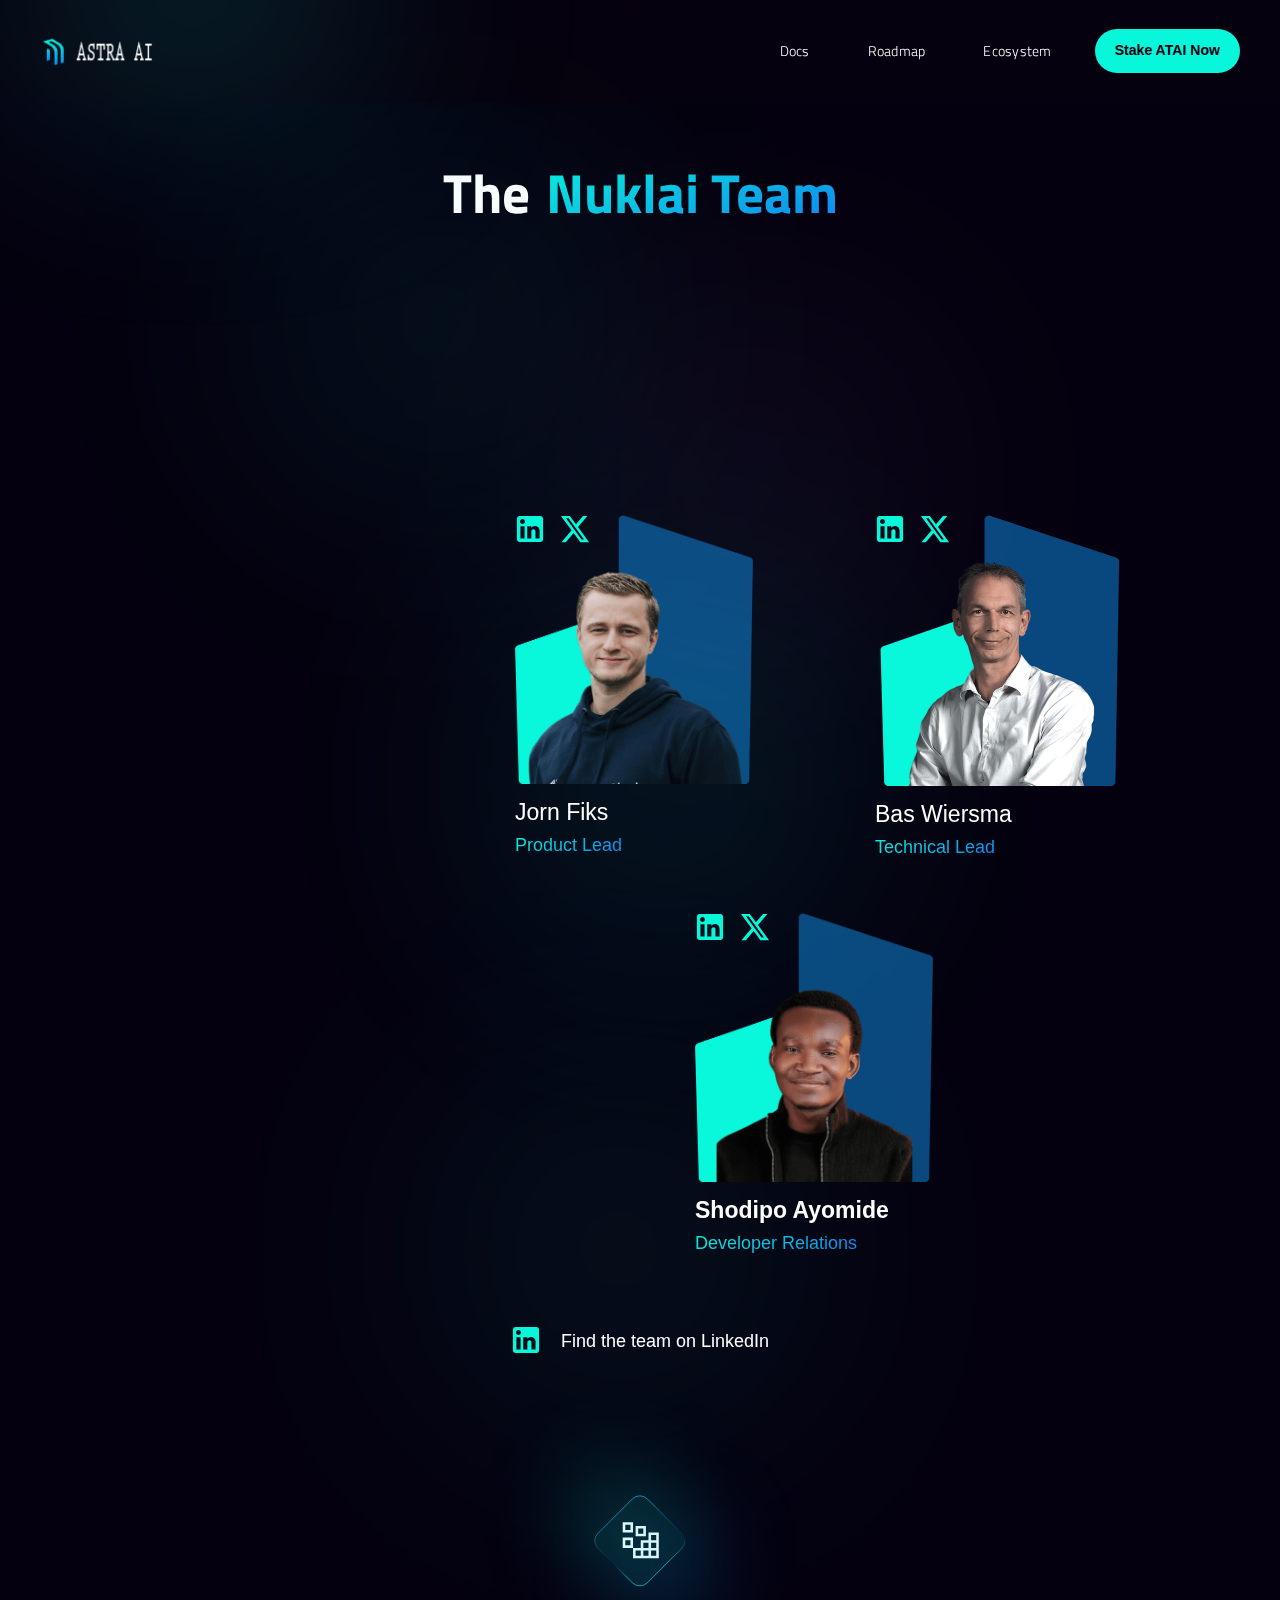
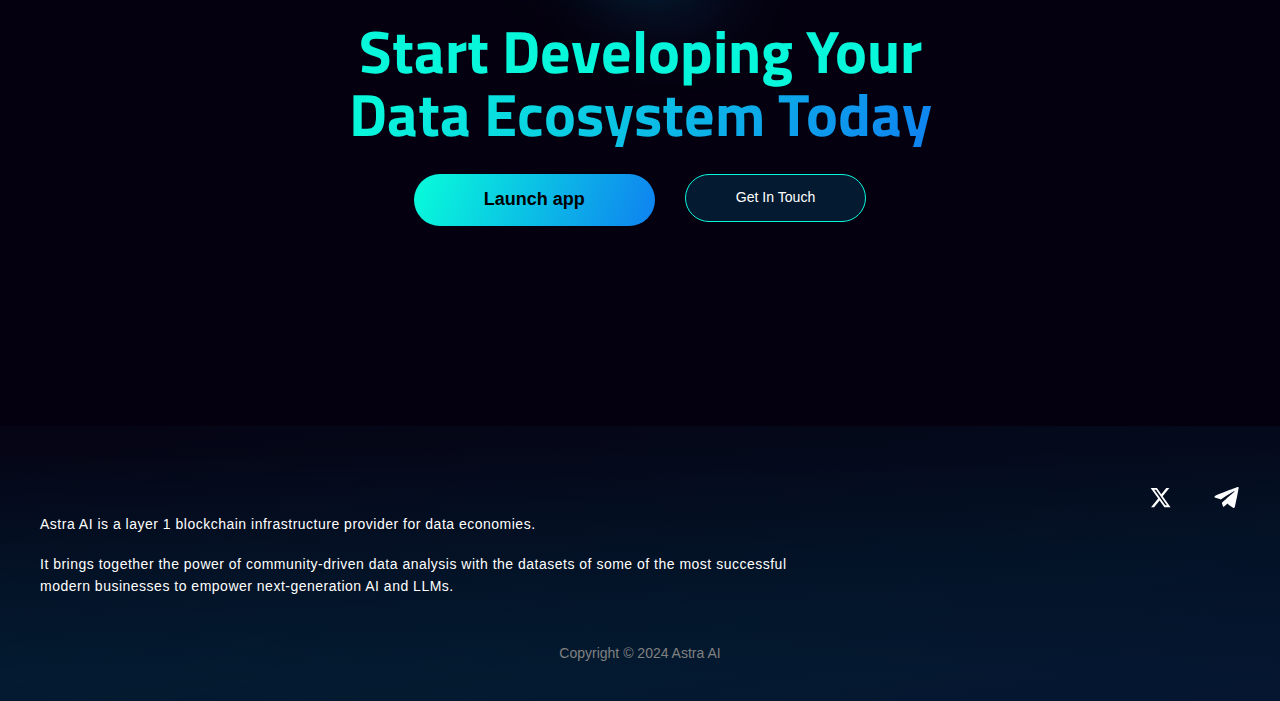
==== about/index.html @ 90a62bd8 "first commit" ====
<!DOCTYPE html><!-- Last Published: Wed Dec 18 2024 10:00:57 GMT+0000 (Coordinated Universal Time) -->
<html data-wf-domain="www.nukl.ai" data-wf-page="658427f6043fa86628997bca" data-wf-site="6553a47b7cee77d6e1f583d5"
	lang="en">

<head>
	<meta charset="utf-8" />
	<title>Unlock the True Potential of AI With World-Class Data - About</title>
	<meta
		content="Nuklai is a collaborative data sharing network that allows organizations and individuals to thrive in next-generation data economies facilitating the rapidly increasing need of data to empower the next era of AI."
		name="description" />
	<meta content="Unlock the True Potential of AI With World-Class Data  - About" property="og:title" />
	<meta
		content="Nuklai is a collaborative data sharing network that allows organizations and individuals to thrive in next-generation data economies facilitating the rapidly increasing need of data to empower the next era of AI."
		property="og:description" />
	<meta content="/6553a47b7cee77d6e1f583d5/657c36465e744516441433ab_1200x630%20Nuklai%20(1).png"
		property="og:image" />
	<meta content="Unlock the True Potential of AI With World-Class Data  - About" property="twitter:title" />
	<meta
		content="Nuklai is a collaborative data sharing network that allows organizations and individuals to thrive in next-generation data economies facilitating the rapidly increasing need of data to empower the next era of AI."
		property="twitter:description" />
	<meta content="/6553a47b7cee77d6e1f583d5/657c36465e744516441433ab_1200x630%20Nuklai%20(1).png"
		property="twitter:image" />
	<meta property="og:type" content="website" />
	<meta content="summary_large_image" name="twitter:card" />
	<meta content="width=device-width, initial-scale=1" name="viewport" />
	<meta content="eEfqxO28pQ3ES-h3s4WTy_5Ska6oyrwY_3bwqkFA2Gw" name="google-site-verification" />
	<link href="/6553a47b7cee77d6e1f583d5/css/nuklai.8d27ad414.min.css" rel="stylesheet" type="text/css" />
	<style>
		@media (min-width:992px) {
			html.w-mod-js:not(.w-mod-ix) [data-w-id="9f09610f-ec5f-323a-cbc4-d1847f2fbb32"] {
				-webkit-transform: translate3d(0, 30px, 0) scale3d(1, 1, 1) rotateX(0) rotateY(0) rotateZ(0) skew(0, 0);
				-moz-transform: translate3d(0, 30px, 0) scale3d(1, 1, 1) rotateX(0) rotateY(0) rotateZ(0) skew(0, 0);
				-ms-transform: translate3d(0, 30px, 0) scale3d(1, 1, 1) rotateX(0) rotateY(0) rotateZ(0) skew(0, 0);
				transform: translate3d(0, 30px, 0) scale3d(1, 1, 1) rotateX(0) rotateY(0) rotateZ(0) skew(0, 0);
				opacity: 0;
			}

			html.w-mod-js:not(.w-mod-ix) [data-w-id="515fd467-88c6-1b27-2570-85aafabfbe9c"] {
				-webkit-transform: translate3d(0px, 30px, 0) scale3d(1, 1, 1) rotateX(0) rotateY(0) rotateZ(0) skew(0, 0);
				-moz-transform: translate3d(0px, 30px, 0) scale3d(1, 1, 1) rotateX(0) rotateY(0) rotateZ(0) skew(0, 0);
				-ms-transform: translate3d(0px, 30px, 0) scale3d(1, 1, 1) rotateX(0) rotateY(0) rotateZ(0) skew(0, 0);
				transform: translate3d(0px, 30px, 0) scale3d(1, 1, 1) rotateX(0) rotateY(0) rotateZ(0) skew(0, 0);
				opacity: 0;
			}

			html.w-mod-js:not(.w-mod-ix) [data-w-id="a02ee8c0-d897-bada-ad20-6378ebcf6abd"] {
				-webkit-transform: translate3d(0.4px, 30px, 0) scale3d(1, 1, 1) rotateX(0) rotateY(0) rotateZ(0) skew(0, 0);
				-moz-transform: translate3d(0.4px, 30px, 0) scale3d(1, 1, 1) rotateX(0) rotateY(0) rotateZ(0) skew(0, 0);
				-ms-transform: translate3d(0.4px, 30px, 0) scale3d(1, 1, 1) rotateX(0) rotateY(0) rotateZ(0) skew(0, 0);
				transform: translate3d(0.4px, 30px, 0) scale3d(1, 1, 1) rotateX(0) rotateY(0) rotateZ(0) skew(0, 0);
				opacity: 0;
			}
		}

		@media (max-width:991px) and (min-width:768px) {
			html.w-mod-js:not(.w-mod-ix) [data-w-id="9f09610f-ec5f-323a-cbc4-d1847f2fbb32"] {
				-webkit-transform: translate3d(0, 30px, 0) scale3d(1, 1, 1) rotateX(0) rotateY(0) rotateZ(0) skew(0, 0);
				-moz-transform: translate3d(0, 30px, 0) scale3d(1, 1, 1) rotateX(0) rotateY(0) rotateZ(0) skew(0, 0);
				-ms-transform: translate3d(0, 30px, 0) scale3d(1, 1, 1) rotateX(0) rotateY(0) rotateZ(0) skew(0, 0);
				transform: translate3d(0, 30px, 0) scale3d(1, 1, 1) rotateX(0) rotateY(0) rotateZ(0) skew(0, 0);
				opacity: 0;
			}

			html.w-mod-js:not(.w-mod-ix) [data-w-id="515fd467-88c6-1b27-2570-85aafabfbe9c"] {
				-webkit-transform: translate3d(0px, 30px, 0) scale3d(1, 1, 1) rotateX(0) rotateY(0) rotateZ(0) skew(0, 0);
				-moz-transform: translate3d(0px, 30px, 0) scale3d(1, 1, 1) rotateX(0) rotateY(0) rotateZ(0) skew(0, 0);
				-ms-transform: translate3d(0px, 30px, 0) scale3d(1, 1, 1) rotateX(0) rotateY(0) rotateZ(0) skew(0, 0);
				transform: translate3d(0px, 30px, 0) scale3d(1, 1, 1) rotateX(0) rotateY(0) rotateZ(0) skew(0, 0);
				opacity: 0;
			}

			html.w-mod-js:not(.w-mod-ix) [data-w-id="a02ee8c0-d897-bada-ad20-6378ebcf6abd"] {
				-webkit-transform: translate3d(0.4px, 30px, 0) scale3d(1, 1, 1) rotateX(0) rotateY(0) rotateZ(0) skew(0, 0);
				-moz-transform: translate3d(0.4px, 30px, 0) scale3d(1, 1, 1) rotateX(0) rotateY(0) rotateZ(0) skew(0, 0);
				-ms-transform: translate3d(0.4px, 30px, 0) scale3d(1, 1, 1) rotateX(0) rotateY(0) rotateZ(0) skew(0, 0);
				transform: translate3d(0.4px, 30px, 0) scale3d(1, 1, 1) rotateX(0) rotateY(0) rotateZ(0) skew(0, 0);
				opacity: 0;
			}
		}
	</style>
	<link href="https://fonts.googleapis.com" rel="preconnect" />
	<link href="https://fonts.gstatic.com" rel="preconnect" crossorigin="anonymous" />
	<script src="https://ajax.googleapis.com/ajax/libs/webfont/1.6.26/webfont.js" type="text/javascript"></script>
	<script type="text/javascript">
		WebFont.load({
			google: {
				families: ["DM Sans:100,200,300,regular,500,600,700,800,900:latin,latin-ext"]
			}
		});
	</script>
	<script type="text/javascript">
		! function (o, c) {
			var n = c.documentElement,
				t = " w-mod-";
			n.className += t + "js", ("ontouchstart" in o || o.DocumentTouch && c instanceof DocumentTouch) && (n.className +=
				t + "touch")
		}(window, document);
	</script>
	<link href="/6553a47b7cee77d6e1f583d5/665d9bf02dce074691805625_32x32.png" rel="shortcut icon" type="image/x-icon" />
	<link href="/6553a47b7cee77d6e1f583d5/665d9bf96bb7b2a502cde468_256x256.png" rel="apple-touch-icon" />
	<script async="" src="https://www.googletagmanager.com/gtag/js?id=G-BV1XEWLMLB"></script>
	<script type="text/javascript">
		window.dataLayer = window.dataLayer || [];

		function gtag() {
			dataLayer.push(arguments);
		}
		gtag('js', new Date());
		gtag('set', 'developer_id.dZGVlNj', true);
		gtag('config', 'G-BV1XEWLMLB');
	</script>
	<style>
		::-webkit-scrollbar {
			display: none;
		}

		.footer {
			background: linear-gradient(349deg, rgba(15, 0, 50, 0.48) -51.68%, rgba(3, 26, 48, 0.48) 33.8%, rgba(3, 26, 48, 0.00) 134.11%), linear-gradient(180deg, rgba(15, 0, 50, 0.00) 7.94%, #031A30 89.84%);
		}
	</style>
</head>

<body class="body">
	<div data-animation="default" data-collapse="medium" data-duration="400" data-easing="ease" data-easing2="ease"
		role="banner" class="navbar_other-pages w-nav">
		<div class="nav_wrap">
			<nav class="navbar-container"><a href="/" class="logo-container w-nav-brand"><img width="147.5"
						height="62.77505111694336" alt=""
						src="/6553a47b7cee77d6e1f583d5/667053e5a5e62323d63ece25_Logos.png" loading="lazy"
						class="nuklai-logo" /></a>
				<nav role="navigation" class="nav-menu bg-color w-nav-menu"><a
						href="https://mighty-2.gitbook.io/astra-ai" target="_blank" class="nav-link w-nav-link">Docs</a><a
						href="/roadmap" class="nav-link w-nav-link">Roadmap</a><a href="/ecosystem"
						class="nav-link w-nav-link">Ecosystem</a><a
						href="https://astra-dapp.vercel.app/staking" target="_blank"
						class="button-primary small-cta">Stake ATAI Now</a></nav>
				<nav class="container-3 w-container">
					<div class="menu-button-2 w-nav-button">
						<div class="icon w-icon-nav-menu"></div>
					</div>
				</nav>
				<div class="background-light nav-light"></div>
			</nav>
		</div>
	</div>
	<main class="about">
		<main class="about_inner">
			<section class="about-team_wrap">
				<div class="about-team_header-container">
					<header class="about-team_header-title">
						<div class="text-block-30">The</div>
						<div class="text-block-29"><span class="text-span-6">Nuklai Team</span></div>
					</header>
					<div data-w-id="9f09610f-ec5f-323a-cbc4-d1847f2fbb32" class="about-team_header-description">
						<div class="about_header_description">Nuklai&#x27;s vision, technology and business is led by a
							team of experts in data, enterprise technology, and blockchain.</div>
					</div>
				</div>
				<div class="about-team_leaders_wrap">
					<div class="about-team_leaders_top-row">
						<div id="leader-1" data-w-id="515fd467-88c6-1b27-2570-85aafabfbe9c"
							class="leader_container-container leader-1">
							<div class="leader_img-container"><img
									src="/6553a47b7cee77d6e1f583d5/65a954000c5743875e8f6488_11.png" loading="eager"
									sizes="(max-width: 479px) 60vw, (max-width: 767px) 140px, (max-width: 991px) 200px, 250px"
									srcset="/6553a47b7cee77d6e1f583d5/65a954000c5743875e8f6488_11-p-500.png 500w, /6553a47b7cee77d6e1f583d5/65a954000c5743875e8f6488_11.png 682w"
									alt="Matthijs de Vries Founder and CEO" class="leader-img _1" /></div>
							<div class="leader_container-txt-container">
								<div class="leader_name _1">
									<div class="text-block-25">Matthijs de Vries</div>
								</div>
								<div class="leader_position">
									<div class="text-block-28">Founder and CEO</div>
								</div>
							</div>
							<div class="social_container"><a aria-label="linked in"
									href="https://www.linkedin.com/in/matthijsdevries/" target="_blank"
									class="about_leader-social w-inline-block">
									<div class="html-embed w-embed"><svg version="1.1" id="Layer_1"
											xmlns="http://www.w3.org/2000/svg"
											xmlns:xlink="http://www.w3.org/1999/xlink" x="0px" y="0px"
											viewBox="0 0 22 22" style="enable-background:new 0 0 22 22;"
											xml:space="preserve">
											<style type="text/css">
												.st0 {
													fill: currentColor;
												}
											</style>
											<path class="st0" d="M18.5,1.4c0.6,0,1.1,0.2,1.5,0.6s0.6,0.9,0.6,1.5v15c0,0.6-0.2,1.1-0.6,1.5c-0.4,0.4-0.9,0.6-1.5,0.6h-15
	c-0.6,0-1.1-0.2-1.5-0.6c-0.4-0.4-0.6-0.9-0.6-1.5v-15C1.4,2.9,1.6,2.4,2,2c0.4-0.4,0.9-0.6,1.5-0.6H18.5z M18,18v-5.7
	c0-0.9-0.4-1.8-1-2.5c-0.7-0.7-1.5-1-2.5-1c-0.9,0-2,0.6-2.5,1.4V9H9v9h3v-5.3c0-0.8,0.7-1.5,1.5-1.5c0.4,0,0.8,0.2,1.1,0.4
	c0.3,0.3,0.4,0.7,0.4,1.1V18H18z M5.5,7.3c0.5,0,0.9-0.2,1.3-0.5C7.1,6.5,7.3,6,7.3,5.5c0-1-0.8-1.8-1.8-1.8C5,3.7,4.6,3.9,4.2,4.2
	C3.9,4.6,3.7,5,3.7,5.5C3.7,6.5,4.5,7.3,5.5,7.3z M7,18V9H4v9H7z" />
										</svg></div>
								</a><a aria-label="X platform" href="https://twitter.com/MatthijsDeVries"
									target="_blank" class="about_leader-social w-inline-block">
									<div class="html-embed w-embed"><svg version="1.1" id="Layer_1"
											xmlns="http://www.w3.org/2000/svg"
											xmlns:xlink="http://www.w3.org/1999/xlink" x="0px" y="0px"
											viewBox="0 0 22 22" style="enable-background:new 0 0 22 22;"
											xml:space="preserve">
											<style type="text/css">
												.st0 {
													fill: currentColor;
												}
											</style>
											<path class="st0" d="M16.9,1.4h3.2l-6.9,8.2l8.1,11.1H15l-5-6.7l-5.7,6.7H1.1l7.4-8.7L0.7,1.4h6.5l4.5,6.2L16.9,1.4z M15.8,18.7h1.8
	L6.3,3.2H4.4L15.8,18.7z" />
										</svg></div>
								</a></div>
						</div>
						<div data-w-id="904eab3d-dde1-e6dd-0aa6-5e0af11459f0"
							class="leader_container-container leader-3 _3">
							<div class="leader_img-container"><img
									src="/6553a47b7cee77d6e1f583d5/6733737d62923f4945748a9e_J-min.png" loading="eager"
									sizes="(max-width: 479px) 57vw, (max-width: 767px) 133px, (max-width: 991px) 190px, 237.5px"
									srcset="/6553a47b7cee77d6e1f583d5/6733737d62923f4945748a9e_J-min-p-500.png 500w, /6553a47b7cee77d6e1f583d5/6733737d62923f4945748a9e_J-min-p-800.png 800w, /6553a47b7cee77d6e1f583d5/6733737d62923f4945748a9e_J-min-p-1080.png 1080w, /6553a47b7cee77d6e1f583d5/6733737d62923f4945748a9e_J-min.png 1303w"
									alt="Bas Wiersma Technical Lead" class="leader-img fix" /></div>
							<div class="leader_container-txt-container">
								<div class="leader_name _3">
									<div class="text-block-26">Jorn Fiks </div>
								</div>
								<div class="leader_position">
									<div>Product Lead</div>
								</div>
							</div>
							<div class="social_container"><a aria-label="linked in"
									href="https://www.linkedin.com/in/jorn-fiks/" target="_blank"
									class="about_leader-social w-inline-block">
									<div class="html-embed w-embed"><svg version="1.1" id="Layer_1"
											xmlns="http://www.w3.org/2000/svg"
											xmlns:xlink="http://www.w3.org/1999/xlink" x="0px" y="0px"
											viewBox="0 0 22 22" style="enable-background:new 0 0 22 22;"
											xml:space="preserve">
											<style type="text/css">
												.st0 {
													fill: currentColor;
												}
											</style>
											<path class="st0" d="M18.5,1.4c0.6,0,1.1,0.2,1.5,0.6s0.6,0.9,0.6,1.5v15c0,0.6-0.2,1.1-0.6,1.5c-0.4,0.4-0.9,0.6-1.5,0.6h-15
	c-0.6,0-1.1-0.2-1.5-0.6c-0.4-0.4-0.6-0.9-0.6-1.5v-15C1.4,2.9,1.6,2.4,2,2c0.4-0.4,0.9-0.6,1.5-0.6H18.5z M18,18v-5.7
	c0-0.9-0.4-1.8-1-2.5c-0.7-0.7-1.5-1-2.5-1c-0.9,0-2,0.6-2.5,1.4V9H9v9h3v-5.3c0-0.8,0.7-1.5,1.5-1.5c0.4,0,0.8,0.2,1.1,0.4
	c0.3,0.3,0.4,0.7,0.4,1.1V18H18z M5.5,7.3c0.5,0,0.9-0.2,1.3-0.5C7.1,6.5,7.3,6,7.3,5.5c0-1-0.8-1.8-1.8-1.8C5,3.7,4.6,3.9,4.2,4.2
	C3.9,4.6,3.7,5,3.7,5.5C3.7,6.5,4.5,7.3,5.5,7.3z M7,18V9H4v9H7z" />
										</svg></div>
								</a><a aria-label="X platform" href="https://x.com/jorn_nuklai"
									class="about_leader-social w-inline-block">
									<div class="html-embed w-embed"><svg version="1.1" id="Layer_1"
											xmlns="http://www.w3.org/2000/svg"
											xmlns:xlink="http://www.w3.org/1999/xlink" x="0px" y="0px"
											viewBox="0 0 22 22" style="enable-background:new 0 0 22 22;"
											xml:space="preserve">
											<style type="text/css">
												.st0 {
													fill: currentColor;
												}
											</style>
											<path class="st0" d="M16.9,1.4h3.2l-6.9,8.2l8.1,11.1H15l-5-6.7l-5.7,6.7H1.1l7.4-8.7L0.7,1.4h6.5l4.5,6.2L16.9,1.4z M15.8,18.7h1.8
	L6.3,3.2H4.4L15.8,18.7z" />
										</svg></div>
								</a></div>
						</div>
						<div data-w-id="1faa9adc-167c-744e-8408-7f4c9b84f92f"
							class="leader_container-container leader-3 _2">
							<div class="leader_img-container"><img
									src="/6553a47b7cee77d6e1f583d5/65a954006503a0a7c338726b_33.png" loading="eager"
									sizes="(max-width: 479px) 60vw, (max-width: 767px) 140px, (max-width: 991px) 200px, 250px"
									srcset="/6553a47b7cee77d6e1f583d5/65a954006503a0a7c338726b_33-p-500.png 500w, /6553a47b7cee77d6e1f583d5/65a954006503a0a7c338726b_33.png 682w"
									alt="Bas Wiersma Technical Lead" class="leader-img _3" /></div>
							<div class="leader_container-txt-container">
								<div class="leader_name _3">
									<div class="text-block-26">Bas Wiersma</div>
								</div>
								<div class="leader_position">
									<div>Technical Lead</div>
								</div>
							</div>
							<div class="social_container"><a aria-label="linked in"
									href="https://www.linkedin.com/in/bas-wiersma/" target="_blank"
									class="about_leader-social w-inline-block">
									<div class="html-embed w-embed"><svg version="1.1" id="Layer_1"
											xmlns="http://www.w3.org/2000/svg"
											xmlns:xlink="http://www.w3.org/1999/xlink" x="0px" y="0px"
											viewBox="0 0 22 22" style="enable-background:new 0 0 22 22;"
											xml:space="preserve">
											<style type="text/css">
												.st0 {
													fill: currentColor;
												}
											</style>
											<path class="st0" d="M18.5,1.4c0.6,0,1.1,0.2,1.5,0.6s0.6,0.9,0.6,1.5v15c0,0.6-0.2,1.1-0.6,1.5c-0.4,0.4-0.9,0.6-1.5,0.6h-15
	c-0.6,0-1.1-0.2-1.5-0.6c-0.4-0.4-0.6-0.9-0.6-1.5v-15C1.4,2.9,1.6,2.4,2,2c0.4-0.4,0.9-0.6,1.5-0.6H18.5z M18,18v-5.7
	c0-0.9-0.4-1.8-1-2.5c-0.7-0.7-1.5-1-2.5-1c-0.9,0-2,0.6-2.5,1.4V9H9v9h3v-5.3c0-0.8,0.7-1.5,1.5-1.5c0.4,0,0.8,0.2,1.1,0.4
	c0.3,0.3,0.4,0.7,0.4,1.1V18H18z M5.5,7.3c0.5,0,0.9-0.2,1.3-0.5C7.1,6.5,7.3,6,7.3,5.5c0-1-0.8-1.8-1.8-1.8C5,3.7,4.6,3.9,4.2,4.2
	C3.9,4.6,3.7,5,3.7,5.5C3.7,6.5,4.5,7.3,5.5,7.3z M7,18V9H4v9H7z" />
										</svg></div>
								</a><a aria-label="X platform" href="https://twitter.com/bas_wiersma"
									class="about_leader-social w-inline-block">
									<div class="html-embed w-embed"><svg version="1.1" id="Layer_1"
											xmlns="http://www.w3.org/2000/svg"
											xmlns:xlink="http://www.w3.org/1999/xlink" x="0px" y="0px"
											viewBox="0 0 22 22" style="enable-background:new 0 0 22 22;"
											xml:space="preserve">
											<style type="text/css">
												.st0 {
													fill: currentColor;
												}
											</style>
											<path class="st0" d="M16.9,1.4h3.2l-6.9,8.2l8.1,11.1H15l-5-6.7l-5.7,6.7H1.1l7.4-8.7L0.7,1.4h6.5l4.5,6.2L16.9,1.4z M15.8,18.7h1.8
	L6.3,3.2H4.4L15.8,18.7z" />
										</svg></div>
								</a></div>
						</div>
						<div data-w-id="a02ee8c0-d897-bada-ad20-6378ebcf6abd"
							class="leader_container-container leader-4">
							<div class="leader_img-container"><img
									src="/6553a47b7cee77d6e1f583d5/65a954008d1add7659460f4c_44.png" loading="lazy"
									sizes="(max-width: 479px) 60vw, (max-width: 767px) 140px, (max-width: 991px) 200px, 250px"
									srcset="/6553a47b7cee77d6e1f583d5/65a954008d1add7659460f4c_44-p-500.png 500w, /6553a47b7cee77d6e1f583d5/65a954008d1add7659460f4c_44.png 682w"
									alt="Gerben van den Bergh Business Development" class="leader-img _4" /></div>
							<div class="leader_container-txt-container">
								<div class="leader_name _4">
									<div class="text-block-23">Gerben van den Bergh</div>
								</div>
								<div class="leader_position">
									<div>Head of Strategy</div>
								</div>
							</div>
							<div class="social_container"><a aria-label="linked in"
									href="https://www.linkedin.com/in/gerbenvandenbergh/" target="_blank"
									class="about_leader-social w-inline-block">
									<div class="html-embed w-embed"><svg version="1.1" id="Layer_1"
											xmlns="http://www.w3.org/2000/svg"
											xmlns:xlink="http://www.w3.org/1999/xlink" x="0px" y="0px"
											viewBox="0 0 22 22" style="enable-background:new 0 0 22 22;"
											xml:space="preserve">
											<style type="text/css">
												.st0 {
													fill: currentColor;
												}
											</style>
											<path class="st0" d="M18.5,1.4c0.6,0,1.1,0.2,1.5,0.6s0.6,0.9,0.6,1.5v15c0,0.6-0.2,1.1-0.6,1.5c-0.4,0.4-0.9,0.6-1.5,0.6h-15
	c-0.6,0-1.1-0.2-1.5-0.6c-0.4-0.4-0.6-0.9-0.6-1.5v-15C1.4,2.9,1.6,2.4,2,2c0.4-0.4,0.9-0.6,1.5-0.6H18.5z M18,18v-5.7
	c0-0.9-0.4-1.8-1-2.5c-0.7-0.7-1.5-1-2.5-1c-0.9,0-2,0.6-2.5,1.4V9H9v9h3v-5.3c0-0.8,0.7-1.5,1.5-1.5c0.4,0,0.8,0.2,1.1,0.4
	c0.3,0.3,0.4,0.7,0.4,1.1V18H18z M5.5,7.3c0.5,0,0.9-0.2,1.3-0.5C7.1,6.5,7.3,6,7.3,5.5c0-1-0.8-1.8-1.8-1.8C5,3.7,4.6,3.9,4.2,4.2
	C3.9,4.6,3.7,5,3.7,5.5C3.7,6.5,4.5,7.3,5.5,7.3z M7,18V9H4v9H7z" />
										</svg></div>
								</a><a aria-label="X platform" href="https://twitter.com/gerbenbergh" target="_blank"
									class="about_leader-social w-inline-block">
									<div class="html-embed w-embed"><svg version="1.1" id="Layer_1"
											xmlns="http://www.w3.org/2000/svg"
											xmlns:xlink="http://www.w3.org/1999/xlink" x="0px" y="0px"
											viewBox="0 0 22 22" style="enable-background:new 0 0 22 22;"
											xml:space="preserve">
											<style type="text/css">
												.st0 {
													fill: currentColor;
												}
											</style>
											<path class="st0" d="M16.9,1.4h3.2l-6.9,8.2l8.1,11.1H15l-5-6.7l-5.7,6.7H1.1l7.4-8.7L0.7,1.4h6.5l4.5,6.2L16.9,1.4z M15.8,18.7h1.8
	L6.3,3.2H4.4L15.8,18.7z" />
										</svg></div>
								</a></div>
						</div>
						<div data-w-id="d3200d5e-a9d9-6320-a2f8-ffbfe35675bc"
							class="leader_container-container leader-4 _5">
							<div class="leader_img-container"><img
									src="/6553a47b7cee77d6e1f583d5/673368255812792cf9ff7e76_Ayo-min.png" loading="lazy"
									sizes="(max-width: 479px) 57vw, (max-width: 767px) 133px, (max-width: 991px) 190px, 237.5px"
									srcset="/6553a47b7cee77d6e1f583d5/673368255812792cf9ff7e76_Ayo-min-p-500.png 500w, /6553a47b7cee77d6e1f583d5/673368255812792cf9ff7e76_Ayo-min-p-800.png 800w, /6553a47b7cee77d6e1f583d5/673368255812792cf9ff7e76_Ayo-min-p-1080.png 1080w, /6553a47b7cee77d6e1f583d5/673368255812792cf9ff7e76_Ayo-min.png 1303w"
									alt="Gerben van den Bergh Business Development" class="leader-img fix" /></div>
							<div class="leader_container-txt-container">
								<div class="leader_name _4">
									<div class="text-block-23"><strong>Shodipo Ayomide</strong></div>
								</div>
								<div class="leader_position">
									<div>Developer Relations</div>
								</div>
							</div>
							<div class="social_container"><a aria-label="linked in"
									href="https://www.linkedin.com/in/shodipo-ayomide/" target="_blank"
									class="about_leader-social w-inline-block">
									<div class="html-embed w-embed"><svg version="1.1" id="Layer_1"
											xmlns="http://www.w3.org/2000/svg"
											xmlns:xlink="http://www.w3.org/1999/xlink" x="0px" y="0px"
											viewBox="0 0 22 22" style="enable-background:new 0 0 22 22;"
											xml:space="preserve">
											<style type="text/css">
												.st0 {
													fill: currentColor;
												}
											</style>
											<path class="st0" d="M18.5,1.4c0.6,0,1.1,0.2,1.5,0.6s0.6,0.9,0.6,1.5v15c0,0.6-0.2,1.1-0.6,1.5c-0.4,0.4-0.9,0.6-1.5,0.6h-15
	c-0.6,0-1.1-0.2-1.5-0.6c-0.4-0.4-0.6-0.9-0.6-1.5v-15C1.4,2.9,1.6,2.4,2,2c0.4-0.4,0.9-0.6,1.5-0.6H18.5z M18,18v-5.7
	c0-0.9-0.4-1.8-1-2.5c-0.7-0.7-1.5-1-2.5-1c-0.9,0-2,0.6-2.5,1.4V9H9v9h3v-5.3c0-0.8,0.7-1.5,1.5-1.5c0.4,0,0.8,0.2,1.1,0.4
	c0.3,0.3,0.4,0.7,0.4,1.1V18H18z M5.5,7.3c0.5,0,0.9-0.2,1.3-0.5C7.1,6.5,7.3,6,7.3,5.5c0-1-0.8-1.8-1.8-1.8C5,3.7,4.6,3.9,4.2,4.2
	C3.9,4.6,3.7,5,3.7,5.5C3.7,6.5,4.5,7.3,5.5,7.3z M7,18V9H4v9H7z" />
										</svg></div>
								</a><a aria-label="X platform" href="https://x.com/developerayo" target="_blank"
									class="about_leader-social w-inline-block">
									<div class="html-embed w-embed"><svg version="1.1" id="Layer_1"
											xmlns="http://www.w3.org/2000/svg"
											xmlns:xlink="http://www.w3.org/1999/xlink" x="0px" y="0px"
											viewBox="0 0 22 22" style="enable-background:new 0 0 22 22;"
											xml:space="preserve">
											<style type="text/css">
												.st0 {
													fill: currentColor;
												}
											</style>
											<path class="st0" d="M16.9,1.4h3.2l-6.9,8.2l8.1,11.1H15l-5-6.7l-5.7,6.7H1.1l7.4-8.7L0.7,1.4h6.5l4.5,6.2L16.9,1.4z M15.8,18.7h1.8
	L6.3,3.2H4.4L15.8,18.7z" />
										</svg></div>
								</a></div>
						</div>
					</div>
				</div>
				<div class="about-light about_position4"></div>
				<div class="about-light"></div>
				<div class="about-light position_2"></div>
				<div class="about-light about_position3"></div>
			</section>
			<div class="about_social-full-width"><a aria-label="Find the team on linkedin"
					data-w-id="86f81cfa-173d-7001-af46-028b46f0bff4" href="https://www.linkedin.com/company/nuklai/"
					target="_blank" class="linked_in_full-width-container w-inline-block">
					<div class="social_container-fullwidt">
						<div class="about_leader-social">
							<div class="html-embed w-embed"><svg version="1.1" id="Layer_1"
									xmlns="http://www.w3.org/2000/svg" xmlns:xlink="http://www.w3.org/1999/xlink"
									x="0px" y="0px" viewBox="0 0 22 22" style="enable-background:new 0 0 22 22;"
									xml:space="preserve">
									<style type="text/css">
										.st0 {
											fill: currentColor;
										}
									</style>
									<path class="st0" d="M18.5,1.4c0.6,0,1.1,0.2,1.5,0.6s0.6,0.9,0.6,1.5v15c0,0.6-0.2,1.1-0.6,1.5c-0.4,0.4-0.9,0.6-1.5,0.6h-15
	c-0.6,0-1.1-0.2-1.5-0.6c-0.4-0.4-0.6-0.9-0.6-1.5v-15C1.4,2.9,1.6,2.4,2,2c0.4-0.4,0.9-0.6,1.5-0.6H18.5z M18,18v-5.7
	c0-0.9-0.4-1.8-1-2.5c-0.7-0.7-1.5-1-2.5-1c-0.9,0-2,0.6-2.5,1.4V9H9v9h3v-5.3c0-0.8,0.7-1.5,1.5-1.5c0.4,0,0.8,0.2,1.1,0.4
	c0.3,0.3,0.4,0.7,0.4,1.1V18H18z M5.5,7.3c0.5,0,0.9-0.2,1.3-0.5C7.1,6.5,7.3,6,7.3,5.5c0-1-0.8-1.8-1.8-1.8C5,3.7,4.6,3.9,4.2,4.2
	C3.9,4.6,3.7,5,3.7,5.5C3.7,6.5,4.5,7.3,5.5,7.3z M7,18V9H4v9H7z" />
								</svg></div>
						</div>
					</div>
					<div class="text-block-27">Find the team on LinkedIn</div>
				</a></div>
			<div class="about-phases_wrap">
				<div class="about-team_header-container">
					<header class="about-team_header-title">
						<div class="text-block-20">Nuklai <span class="text-span-6">Network Phases</span></div>
					</header>
					<div class="about-team_header-description">
						<div class="about_header_description about_section2-description">We are developing fully
							decentralized data ecosystems that empower data professionals, businesses, and artificial
							intelligence models.</div>
					</div>
				</div>
				<div data-w-id="1fff75fb-24a6-8a59-2b07-589be82cb0c1" class="about-team_phases-container"><img
						src="/6553a47b7cee77d6e1f583d5/660d3f1076bb6878868d17c9_Nuklai%20Phases%20of%20Development%20-%202.png"
						loading="lazy" sizes="100vw"
						srcset="/6553a47b7cee77d6e1f583d5/660d3f1076bb6878868d17c9_Nuklai%20Phases%20of%20Development%20-%202-p-500.png 500w, /6553a47b7cee77d6e1f583d5/660d3f1076bb6878868d17c9_Nuklai%20Phases%20of%20Development%20-%202-p-800.png 800w, /6553a47b7cee77d6e1f583d5/660d3f1076bb6878868d17c9_Nuklai%20Phases%20of%20Development%20-%202-p-1080.png 1080w, /6553a47b7cee77d6e1f583d5/660d3f1076bb6878868d17c9_Nuklai%20Phases%20of%20Development%20-%202-p-1600.png 1600w, /6553a47b7cee77d6e1f583d5/660d3f1076bb6878868d17c9_Nuklai%20Phases%20of%20Development%20-%202-p-2000.png 2000w, /6553a47b7cee77d6e1f583d5/660d3f1076bb6878868d17c9_Nuklai%20Phases%20of%20Development%20-%202.png 2400w"
						alt="4 network phases" class="image-15 about" /></div>
				<div class="phase_mobile-wrap">
					<div class="phase p1">
						<div class="phase_img-mobile"><img
								src="/6553a47b7cee77d6e1f583d5/65848bb63d2eb59deb4c6307_phase1.svg" loading="lazy"
								alt="" /></div>
						<div class="phase_mobile-content">
							<div class="text-block-32">Phase 1</div>
							<div class="text-block-31">Release Nuklai Beta Version</div>
						</div>
					</div>
					<div class="phase p2">
						<div class="phase_img-mobile"><img
								src="/6553a47b7cee77d6e1f583d5/65848bb6106c55bc961bbc42_phase2.svg" loading="lazy"
								alt="" /></div>
						<div class="phase_mobile-content">
							<div class="text-block-32">Phase 2</div>
							<div class="text-block-31">Blockchain Architecture</div>
						</div>
					</div>
					<div class="phase p3">
						<div class="phase_img-mobile"><img
								src="/6553a47b7cee77d6e1f583d5/65848bb50e0db8efaaf8d310_phase3.svg" loading="lazy"
								alt="" /></div>
						<div class="phase_mobile-content">
							<div class="text-block-32">Phase 3</div>
							<div class="text-block-31">Release Nuklai on Mainnet</div>
						</div>
					</div>
					<div class="phase p4">
						<div class="phase_img-mobile"><img
								src="/6553a47b7cee77d6e1f583d5/65848bb631b73f6354c230de_phase4.svg" loading="lazy"
								alt="" /></div>
						<div class="phase_mobile-content">
							<div class="text-block-32">Phase 4</div>
							<div class="text-block-31">Nuklai Fully Decentralized Network on Mainnet</div>
						</div>
					</div>
				</div>
			</div>
			<div class="fullsection-container">
				<div class="fullsection-wrap">
					<div class="full-width-badge-container">
						<div class="badge badge-padding-bottom"><img
								src="/6553a47b7cee77d6e1f583d5/6570dd157bab8df73325b82d_badge4.svg" loading="lazy"
								alt="" class="image" />
							<div class="badge-bg-light-top"></div>
							<div class="badge-bg-light-bottom"></div>
						</div>
					</div>
					<h1 words-slide-up="" text-split="" class="h1">Start Developing Your</h1>
					<h1 class="h1 brand-gradiend">Data Ecosystem Today</h1>
				</div>
				<div class="cta-container padding-bottom"><a href="https://astra-dapp.vercel.app/staking" target="_blank"
						class="button-primary">
						<div class="text">Launch app</div><img
							src="/6553a47b7cee77d6e1f583d5/656b83b53a3f6e1cc002ec00_narrow.svg" loading="lazy"
							height="20" id="button-narrow" alt="" class="vectors-wrapper" />
					</a><a href="mailto:" target="_blank" class="button-secondary w-inline-block">
						<div class="text-block triger">Get In Touch</div><img
							src="/6553a47b7cee77d6e1f583d5/656b85cc7e0f9cd95a12774d_narrow-white.svg" loading="lazy"
							alt="" class="narrow triger" />
					</a></div>
			</div>
		</main>
	</main>
	<footer class="footer">
		<div class="footer-container">
			<div class="footer-wrapper"><a href="#" class="footer-brand w-inline-block"><img
						src=""
						loading="lazy" alt="" class="image-6" />
					<div class="footer-brand-txt">Astra AI is a layer 1 blockchain infrastructure provider for data
						economies.</div>
					<div class="footer-brand-txt footer-brand-txt2">It brings together the power of community-driven
						data analysis with the datasets of some of the most successful modern businesses to empower
						next-generation AI and LLMs.</div>
				</a>
				<div class="footer-content">
					<div id="w-node-_2e39c18b-f388-51bf-835d-47339eb53731-9eb53727" class="footer-block">
						
						<div class="div-block"><img src="" loading="lazy" alt="" class="mail-icon" /><a aria-label=""
								href="mailto:" target="_blank" class="footer-link"></a></div>
					</div>
					<div class="footer-block">
				
						<div class="footer-social-block"><a aria-label="nuklai on x platform"
								href="https://twitter.com/" target="_blank"
								class="footer-social-link w-inline-block"><img
									src="/6553a47b7cee77d6e1f583d5/656dff51125ca4499ce45552_X-icon.svg" loading="lazy"
									alt="" class="footer-icon" /></a><a aria-label="nuklai on telegram"
								href="https://t.me/" target="_blank"
								class="footer-social-link w-inline-block"><img
									src="/6553a47b7cee77d6e1f583d5/657c483688903ae21f950cb0_Telegram%2024px.svg"
									loading="lazy" alt="" class="footer-icon" /></a></div>
					</div>
				</div>
			</div>
			<div class="footer-copyright-center">Copyright © 2024 Astra AI</div>
		</div>
	</footer>
	<script src="https://d3e54v103j8qbb.cloudfront.net/js/jquery-3.5.1.min.dc5e7f18c8.js?site=6553a47b7cee77d6e1f583d5"
		type="text/javascript" integrity="sha256-9/aliU8dGd2tb6OSsuzixeV4y/faTqgFtohetphbbj0=" crossorigin="anonymous">
	</script>
	<script src="/6553a47b7cee77d6e1f583d5/js/nuklai.f60a38bdb4405b2d364740bbba3b2537.js" type="text/javascript">
	</script>
</body>

</html>
---- 6553a47b7cee77d6e1f583d5/css/nuklai.8d27ad414.min.css ----
html{-webkit-text-size-adjust:100%;-ms-text-size-adjust:100%;font-family:sans-serif}body{margin:0}article,aside,details,figcaption,figure,footer,header,hgroup,main,menu,nav,section,summary{display:block}audio,canvas,progress,video{vertical-align:baseline;display:inline-block}audio:not([controls]){height:0;display:none}[hidden],template{display:none}a{background-color:#0000}a:active,a:hover{outline:0}abbr[title]{border-bottom:1px dotted}b,strong{font-weight:700}dfn{font-style:italic}h1{margin:.67em 0;font-size:2em}mark{color:#000;background:#ff0}small{font-size:80%}sub,sup{vertical-align:baseline;font-size:75%;line-height:0;position:relative}sup{top:-.5em}sub{bottom:-.25em}img{border:0}svg:not(:root){overflow:hidden}hr{box-sizing:content-box;height:0}pre{overflow:auto}code,kbd,pre,samp{font-family:monospace;font-size:1em}button,input,optgroup,select,textarea{color:inherit;font:inherit;margin:0}button{overflow:visible}button,select{text-transform:none}button,html input[type=button],input[type=reset]{-webkit-appearance:button;cursor:pointer}button[disabled],html input[disabled]{cursor:default}button::-moz-focus-inner,input::-moz-focus-inner{border:0;padding:0}input{line-height:normal}input[type=checkbox],input[type=radio]{box-sizing:border-box;padding:0}input[type=number]::-webkit-inner-spin-button,input[type=number]::-webkit-outer-spin-button{height:auto}input[type=search]{-webkit-appearance:none}input[type=search]::-webkit-search-cancel-button,input[type=search]::-webkit-search-decoration{-webkit-appearance:none}legend{border:0;padding:0}textarea{overflow:auto}optgroup{font-weight:700}table{border-collapse:collapse;border-spacing:0}td,th{padding:0}@font-face{font-family:webflow-icons;src:url([data-uri])format("truetype");font-weight:400;font-style:normal}[class^=w-icon-],[class*=\ w-icon-]{speak:none;font-variant:normal;text-transform:none;-webkit-font-smoothing:antialiased;-moz-osx-font-smoothing:grayscale;font-style:normal;font-weight:400;line-height:1;font-family:webflow-icons!important}.w-icon-slider-right:before{content:""}.w-icon-slider-left:before{content:""}.w-icon-nav-menu:before{content:""}.w-icon-arrow-down:before,.w-icon-dropdown-toggle:before{content:""}.w-icon-file-upload-remove:before{content:""}.w-icon-file-upload-icon:before{content:""}*{box-sizing:border-box}html{height:100%}body{color:#333;background-color:#fff;min-height:100%;margin:0;font-family:Arial,sans-serif;font-size:14px;line-height:20px}img{vertical-align:middle;max-width:100%;display:inline-block}html.w-mod-touch *{background-attachment:scroll!important}.w-block{display:block}.w-inline-block{max-width:100%;display:inline-block}.w-clearfix:before,.w-clearfix:after{content:" ";grid-area:1/1/2/2;display:table}.w-clearfix:after{clear:both}.w-hidden{display:none}.w-button{color:#fff;line-height:inherit;cursor:pointer;background-color:#3898ec;border:0;border-radius:0;padding:9px 15px;text-decoration:none;display:inline-block}input.w-button{-webkit-appearance:button}html[data-w-dynpage] [data-w-cloak]{color:#0000!important}.w-code-block{margin:unset}pre.w-code-block code{all:inherit}.w-optimization{display:contents}.w-webflow-badge,.w-webflow-badge>img{box-sizing:unset;width:unset;height:unset;max-height:unset;max-width:unset;min-height:unset;min-width:unset;margin:unset;padding:unset;float:unset;clear:unset;border:unset;border-radius:unset;background:unset;background-image:unset;background-position:unset;background-size:unset;background-repeat:unset;background-origin:unset;background-clip:unset;background-attachment:unset;background-color:unset;box-shadow:unset;transform:unset;direction:unset;font-family:unset;font-weight:unset;color:unset;font-size:unset;line-height:unset;font-style:unset;font-variant:unset;text-align:unset;letter-spacing:unset;-webkit-text-decoration:unset;text-decoration:unset;text-indent:unset;text-transform:unset;list-style-type:unset;text-shadow:unset;vertical-align:unset;cursor:unset;white-space:unset;word-break:unset;word-spacing:unset;word-wrap:unset;transition:unset}.w-webflow-badge{white-space:nowrap;cursor:pointer;box-shadow:0 0 0 1px #0000001a,0 1px 3px #0000001a;visibility:visible!important;opacity:1!important;z-index:2147483647!important;color:#aaadb0!important;overflow:unset!important;background-color:#fff!important;border-radius:3px!important;width:auto!important;height:auto!important;margin:0!important;padding:6px!important;font-size:12px!important;line-height:14px!important;text-decoration:none!important;display:inline-block!important;position:fixed!important;inset:auto 12px 12px auto!important;transform:none!important}.w-webflow-badge>img{position:unset;visibility:unset!important;opacity:1!important;vertical-align:middle!important;display:inline-block!important}h1,h2,h3,h4,h5,h6{margin-bottom:10px;font-weight:700}h1{margin-top:20px;font-size:38px;line-height:44px}h2{margin-top:20px;font-size:32px;line-height:36px}h3{margin-top:20px;font-size:24px;line-height:30px}h4{margin-top:10px;font-size:18px;line-height:24px}h5{margin-top:10px;font-size:14px;line-height:20px}h6{margin-top:10px;font-size:12px;line-height:18px}p{margin-top:0;margin-bottom:10px}blockquote{border-left:5px solid #e2e2e2;margin:0 0 10px;padding:10px 20px;font-size:18px;line-height:22px}figure{margin:0 0 10px}figcaption{text-align:center;margin-top:5px}ul,ol{margin-top:0;margin-bottom:10px;padding-left:40px}.w-list-unstyled{padding-left:0;list-style:none}.w-embed:before,.w-embed:after{content:" ";grid-area:1/1/2/2;display:table}.w-embed:after{clear:both}.w-video{width:100%;padding:0;position:relative}.w-video iframe,.w-video object,.w-video embed{border:none;width:100%;height:100%;position:absolute;top:0;left:0}fieldset{border:0;margin:0;padding:0}button,[type=button],[type=reset]{cursor:pointer;-webkit-appearance:button;border:0}.w-form{margin:0 0 15px}.w-form-done{text-align:center;background-color:#ddd;padding:20px;display:none}.w-form-fail{background-color:#ffdede;margin-top:10px;padding:10px;display:none}label{margin-bottom:5px;font-weight:700;display:block}.w-input,.w-select{color:#333;vertical-align:middle;background-color:#fff;border:1px solid #ccc;width:100%;height:38px;margin-bottom:10px;padding:8px 12px;font-size:14px;line-height:1.42857;display:block}.w-input::placeholder,.w-select::placeholder{color:#999}.w-input:focus,.w-select:focus{border-color:#3898ec;outline:0}.w-input[disabled],.w-select[disabled],.w-input[readonly],.w-select[readonly],fieldset[disabled] .w-input,fieldset[disabled] .w-select{cursor:not-allowed}.w-input[disabled]:not(.w-input-disabled),.w-select[disabled]:not(.w-input-disabled),.w-input[readonly],.w-select[readonly],fieldset[disabled]:not(.w-input-disabled) .w-input,fieldset[disabled]:not(.w-input-disabled) .w-select{background-color:#eee}textarea.w-input,textarea.w-select{height:auto}.w-select{background-color:#f3f3f3}.w-select[multiple]{height:auto}.w-form-label{cursor:pointer;margin-bottom:0;font-weight:400;display:inline-block}.w-radio{margin-bottom:5px;padding-left:20px;display:block}.w-radio:before,.w-radio:after{content:" ";grid-area:1/1/2/2;display:table}.w-radio:after{clear:both}.w-radio-input{float:left;margin:3px 0 0 -20px;line-height:normal}.w-file-upload{margin-bottom:10px;display:block}.w-file-upload-input{opacity:0;z-index:-100;width:.1px;height:.1px;position:absolute;overflow:hidden}.w-file-upload-default,.w-file-upload-uploading,.w-file-upload-success{color:#333;display:inline-block}.w-file-upload-error{margin-top:10px;display:block}.w-file-upload-default.w-hidden,.w-file-upload-uploading.w-hidden,.w-file-upload-error.w-hidden,.w-file-upload-success.w-hidden{display:none}.w-file-upload-uploading-btn{cursor:pointer;background-color:#fafafa;border:1px solid #ccc;margin:0;padding:8px 12px;font-size:14px;font-weight:400;display:flex}.w-file-upload-file{background-color:#fafafa;border:1px solid #ccc;flex-grow:1;justify-content:space-between;margin:0;padding:8px 9px 8px 11px;display:flex}.w-file-upload-file-name{font-size:14px;font-weight:400;display:block}.w-file-remove-link{cursor:pointer;width:auto;height:auto;margin-top:3px;margin-left:10px;padding:3px;display:block}.w-icon-file-upload-remove{margin:auto;font-size:10px}.w-file-upload-error-msg{color:#ea384c;padding:2px 0;display:inline-block}.w-file-upload-info{padding:0 12px;line-height:38px;display:inline-block}.w-file-upload-label{cursor:pointer;background-color:#fafafa;border:1px solid #ccc;margin:0;padding:8px 12px;font-size:14px;font-weight:400;display:inline-block}.w-icon-file-upload-icon,.w-icon-file-upload-uploading{width:20px;margin-right:8px;display:inline-block}.w-icon-file-upload-uploading{height:20px}.w-container{max-width:940px;margin-left:auto;margin-right:auto}.w-container:before,.w-container:after{content:" ";grid-area:1/1/2/2;display:table}.w-container:after{clear:both}.w-container .w-row{margin-left:-10px;margin-right:-10px}.w-row:before,.w-row:after{content:" ";grid-area:1/1/2/2;display:table}.w-row:after{clear:both}.w-row .w-row{margin-left:0;margin-right:0}.w-col{float:left;width:100%;min-height:1px;padding-left:10px;padding-right:10px;position:relative}.w-col .w-col{padding-left:0;padding-right:0}.w-col-1{width:8.33333%}.w-col-2{width:16.6667%}.w-col-3{width:25%}.w-col-4{width:33.3333%}.w-col-5{width:41.6667%}.w-col-6{width:50%}.w-col-7{width:58.3333%}.w-col-8{width:66.6667%}.w-col-9{width:75%}.w-col-10{width:83.3333%}.w-col-11{width:91.6667%}.w-col-12{width:100%}.w-hidden-main{display:none!important}@media screen and (max-width:991px){.w-container{max-width:728px}.w-hidden-main{display:inherit!important}.w-hidden-medium{display:none!important}.w-col-medium-1{width:8.33333%}.w-col-medium-2{width:16.6667%}.w-col-medium-3{width:25%}.w-col-medium-4{width:33.3333%}.w-col-medium-5{width:41.6667%}.w-col-medium-6{width:50%}.w-col-medium-7{width:58.3333%}.w-col-medium-8{width:66.6667%}.w-col-medium-9{width:75%}.w-col-medium-10{width:83.3333%}.w-col-medium-11{width:91.6667%}.w-col-medium-12{width:100%}.w-col-stack{width:100%;left:auto;right:auto}}@media screen and (max-width:767px){.w-hidden-main,.w-hidden-medium{display:inherit!important}.w-hidden-small{display:none!important}.w-row,.w-container .w-row{margin-left:0;margin-right:0}.w-col{width:100%;left:auto;right:auto}.w-col-small-1{width:8.33333%}.w-col-small-2{width:16.6667%}.w-col-small-3{width:25%}.w-col-small-4{width:33.3333%}.w-col-small-5{width:41.6667%}.w-col-small-6{width:50%}.w-col-small-7{width:58.3333%}.w-col-small-8{width:66.6667%}.w-col-small-9{width:75%}.w-col-small-10{width:83.3333%}.w-col-small-11{width:91.6667%}.w-col-small-12{width:100%}}@media screen and (max-width:479px){.w-container{max-width:none}.w-hidden-main,.w-hidden-medium,.w-hidden-small{display:inherit!important}.w-hidden-tiny{display:none!important}.w-col{width:100%}.w-col-tiny-1{width:8.33333%}.w-col-tiny-2{width:16.6667%}.w-col-tiny-3{width:25%}.w-col-tiny-4{width:33.3333%}.w-col-tiny-5{width:41.6667%}.w-col-tiny-6{width:50%}.w-col-tiny-7{width:58.3333%}.w-col-tiny-8{width:66.6667%}.w-col-tiny-9{width:75%}.w-col-tiny-10{width:83.3333%}.w-col-tiny-11{width:91.6667%}.w-col-tiny-12{width:100%}}.w-widget{position:relative}.w-widget-map{width:100%;height:400px}.w-widget-map label{width:auto;display:inline}.w-widget-map img{max-width:inherit}.w-widget-map .gm-style-iw{text-align:center}.w-widget-map .gm-style-iw>button{display:none!important}.w-widget-twitter{overflow:hidden}.w-widget-twitter-count-shim{vertical-align:top;text-align:center;background:#fff;border:1px solid #758696;border-radius:3px;width:28px;height:20px;display:inline-block;position:relative}.w-widget-twitter-count-shim *{pointer-events:none;-webkit-user-select:none;user-select:none}.w-widget-twitter-count-shim .w-widget-twitter-count-inner{text-align:center;color:#999;font-family:serif;font-size:15px;line-height:12px;position:relative}.w-widget-twitter-count-shim .w-widget-twitter-count-clear{display:block;position:relative}.w-widget-twitter-count-shim.w--large{width:36px;height:28px}.w-widget-twitter-count-shim.w--large .w-widget-twitter-count-inner{font-size:18px;line-height:18px}.w-widget-twitter-count-shim:not(.w--vertical){margin-left:5px;margin-right:8px}.w-widget-twitter-count-shim:not(.w--vertical).w--large{margin-left:6px}.w-widget-twitter-count-shim:not(.w--vertical):before,.w-widget-twitter-count-shim:not(.w--vertical):after{content:" ";pointer-events:none;border:solid #0000;width:0;height:0;position:absolute;top:50%;left:0}.w-widget-twitter-count-shim:not(.w--vertical):before{border-width:4px;border-color:#75869600 #5d6c7b #75869600 #75869600;margin-top:-4px;margin-left:-9px}.w-widget-twitter-count-shim:not(.w--vertical).w--large:before{border-width:5px;margin-top:-5px;margin-left:-10px}.w-widget-twitter-count-shim:not(.w--vertical):after{border-width:4px;border-color:#fff0 #fff #fff0 #fff0;margin-top:-4px;margin-left:-8px}.w-widget-twitter-count-shim:not(.w--vertical).w--large:after{border-width:5px;margin-top:-5px;margin-left:-9px}.w-widget-twitter-count-shim.w--vertical{width:61px;height:33px;margin-bottom:8px}.w-widget-twitter-count-shim.w--vertical:before,.w-widget-twitter-count-shim.w--vertical:after{content:" ";pointer-events:none;border:solid #0000;width:0;height:0;position:absolute;top:100%;left:50%}.w-widget-twitter-count-shim.w--vertical:before{border-width:5px;border-color:#5d6c7b #75869600 #75869600;margin-left:-5px}.w-widget-twitter-count-shim.w--vertical:after{border-width:4px;border-color:#fff #fff0 #fff0;margin-left:-4px}.w-widget-twitter-count-shim.w--vertical .w-widget-twitter-count-inner{font-size:18px;line-height:22px}.w-widget-twitter-count-shim.w--vertical.w--large{width:76px}.w-background-video{color:#fff;height:500px;position:relative;overflow:hidden}.w-background-video>video{object-fit:cover;z-index:-100;background-position:50%;background-size:cover;width:100%;height:100%;margin:auto;position:absolute;inset:-100%}.w-background-video>video::-webkit-media-controls-start-playback-button{-webkit-appearance:none;display:none!important}.w-background-video--control{background-color:#0000;padding:0;position:absolute;bottom:1em;right:1em}.w-background-video--control>[hidden]{display:none!important}.w-slider{text-align:center;clear:both;-webkit-tap-highlight-color:#0000;tap-highlight-color:#0000;background:#ddd;height:300px;position:relative}.w-slider-mask{z-index:1;white-space:nowrap;height:100%;display:block;position:relative;left:0;right:0;overflow:hidden}.w-slide{vertical-align:top;white-space:normal;text-align:left;width:100%;height:100%;display:inline-block;position:relative}.w-slider-nav{z-index:2;text-align:center;-webkit-tap-highlight-color:#0000;tap-highlight-color:#0000;height:40px;margin:auto;padding-top:10px;position:absolute;inset:auto 0 0}.w-slider-nav.w-round>div{border-radius:100%}.w-slider-nav.w-num>div{font-size:inherit;line-height:inherit;width:auto;height:auto;padding:.2em .5em}.w-slider-nav.w-shadow>div{box-shadow:0 0 3px #3336}.w-slider-nav-invert{color:#fff}.w-slider-nav-invert>div{background-color:#2226}.w-slider-nav-invert>div.w-active{background-color:#222}.w-slider-dot{cursor:pointer;background-color:#fff6;width:1em;height:1em;margin:0 3px .5em;transition:background-color .1s,color .1s;display:inline-block;position:relative}.w-slider-dot.w-active{background-color:#fff}.w-slider-dot:focus{outline:none;box-shadow:0 0 0 2px #fff}.w-slider-dot:focus.w-active{box-shadow:none}.w-slider-arrow-left,.w-slider-arrow-right{cursor:pointer;color:#fff;-webkit-tap-highlight-color:#0000;tap-highlight-color:#0000;-webkit-user-select:none;user-select:none;width:80px;margin:auto;font-size:40px;position:absolute;inset:0;overflow:hidden}.w-slider-arrow-left [class^=w-icon-],.w-slider-arrow-right [class^=w-icon-],.w-slider-arrow-left [class*=\ w-icon-],.w-slider-arrow-right [class*=\ w-icon-]{position:absolute}.w-slider-arrow-left:focus,.w-slider-arrow-right:focus{outline:0}.w-slider-arrow-left{z-index:3;right:auto}.w-slider-arrow-right{z-index:4;left:auto}.w-icon-slider-left,.w-icon-slider-right{width:1em;height:1em;margin:auto;inset:0}.w-slider-aria-label{clip:rect(0 0 0 0);border:0;width:1px;height:1px;margin:-1px;padding:0;position:absolute;overflow:hidden}.w-slider-force-show{display:block!important}.w-dropdown{text-align:left;z-index:900;margin-left:auto;margin-right:auto;display:inline-block;position:relative}.w-dropdown-btn,.w-dropdown-toggle,.w-dropdown-link{vertical-align:top;color:#222;text-align:left;white-space:nowrap;margin-left:auto;margin-right:auto;padding:20px;text-decoration:none;position:relative}.w-dropdown-toggle{-webkit-user-select:none;user-select:none;cursor:pointer;padding-right:40px;display:inline-block}.w-dropdown-toggle:focus{outline:0}.w-icon-dropdown-toggle{width:1em;height:1em;margin:auto 20px auto auto;position:absolute;top:0;bottom:0;right:0}.w-dropdown-list{background:#ddd;min-width:100%;display:none;position:absolute}.w-dropdown-list.w--open{display:block}.w-dropdown-link{color:#222;padding:10px 20px;display:block}.w-dropdown-link.w--current{color:#0082f3}.w-dropdown-link:focus{outline:0}@media screen and (max-width:767px){.w-nav-brand{padding-left:10px}}.w-lightbox-backdrop{cursor:auto;letter-spacing:normal;text-indent:0;text-shadow:none;text-transform:none;visibility:visible;white-space:normal;word-break:normal;word-spacing:normal;word-wrap:normal;color:#fff;text-align:center;z-index:2000;opacity:0;-webkit-user-select:none;-moz-user-select:none;-webkit-tap-highlight-color:transparent;background:#000000e6;outline:0;font-family:Helvetica Neue,Helvetica,Ubuntu,Segoe UI,Verdana,sans-serif;font-size:17px;font-style:normal;font-weight:300;line-height:1.2;list-style:disc;position:fixed;inset:0;-webkit-transform:translate(0)}.w-lightbox-backdrop,.w-lightbox-container{-webkit-overflow-scrolling:touch;height:100%;overflow:auto}.w-lightbox-content{height:100vh;position:relative;overflow:hidden}.w-lightbox-view{opacity:0;width:100vw;height:100vh;position:absolute}.w-lightbox-view:before{content:"";height:100vh}.w-lightbox-group,.w-lightbox-group .w-lightbox-view,.w-lightbox-group .w-lightbox-view:before{height:86vh}.w-lightbox-frame,.w-lightbox-view:before{vertical-align:middle;display:inline-block}.w-lightbox-figure{margin:0;position:relative}.w-lightbox-group .w-lightbox-figure{cursor:pointer}.w-lightbox-img{width:auto;max-width:none;height:auto}.w-lightbox-image{float:none;max-width:100vw;max-height:100vh;display:block}.w-lightbox-group .w-lightbox-image{max-height:86vh}.w-lightbox-caption{text-align:left;text-overflow:ellipsis;white-space:nowrap;background:#0006;padding:.5em 1em;position:absolute;bottom:0;left:0;right:0;overflow:hidden}.w-lightbox-embed{width:100%;height:100%;position:absolute;inset:0}.w-lightbox-control{cursor:pointer;background-position:50%;background-repeat:no-repeat;background-size:24px;width:4em;transition:all .3s;position:absolute;top:0}.w-lightbox-left{background-image:url([data-uri]);display:none;bottom:0;left:0}.w-lightbox-right{background-image:url([data-uri]);display:none;bottom:0;right:0}.w-lightbox-close{background-image:url([data-uri]);background-size:18px;height:2.6em;right:0}.w-lightbox-strip{white-space:nowrap;padding:0 1vh;line-height:0;position:absolute;bottom:0;left:0;right:0;overflow:auto hidden}.w-lightbox-item{box-sizing:content-box;cursor:pointer;width:10vh;padding:2vh 1vh;display:inline-block;-webkit-transform:translate(0,0)}.w-lightbox-active{opacity:.3}.w-lightbox-thumbnail{background:#222;height:10vh;position:relative;overflow:hidden}.w-lightbox-thumbnail-image{position:absolute;top:0;left:0}.w-lightbox-thumbnail .w-lightbox-tall{width:100%;top:50%;transform:translateY(-50%)}.w-lightbox-thumbnail .w-lightbox-wide{height:100%;left:50%;transform:translate(-50%)}.w-lightbox-spinner{box-sizing:border-box;border:5px solid #0006;border-radius:50%;width:40px;height:40px;margin-top:-20px;margin-left:-20px;animation:.8s linear infinite spin;position:absolute;top:50%;left:50%}.w-lightbox-spinner:after{content:"";border:3px solid #0000;border-bottom-color:#fff;border-radius:50%;position:absolute;inset:-4px}.w-lightbox-hide{display:none}.w-lightbox-noscroll{overflow:hidden}@media (min-width:768px){.w-lightbox-content{height:96vh;margin-top:2vh}.w-lightbox-view,.w-lightbox-view:before{height:96vh}.w-lightbox-group,.w-lightbox-group .w-lightbox-view,.w-lightbox-group .w-lightbox-view:before{height:84vh}.w-lightbox-image{max-width:96vw;max-height:96vh}.w-lightbox-group .w-lightbox-image{max-width:82.3vw;max-height:84vh}.w-lightbox-left,.w-lightbox-right{opacity:.5;display:block}.w-lightbox-close{opacity:.8}.w-lightbox-control:hover{opacity:1}}.w-lightbox-inactive,.w-lightbox-inactive:hover{opacity:0}.w-richtext:before,.w-richtext:after{content:" ";grid-area:1/1/2/2;display:table}.w-richtext:after{clear:both}.w-richtext[contenteditable=true]:before,.w-richtext[contenteditable=true]:after{white-space:initial}.w-richtext ol,.w-richtext ul{overflow:hidden}.w-richtext .w-richtext-figure-selected.w-richtext-figure-type-video div:after,.w-richtext .w-richtext-figure-selected[data-rt-type=video] div:after,.w-richtext .w-richtext-figure-selected.w-richtext-figure-type-image div,.w-richtext .w-richtext-figure-selected[data-rt-type=image] div{outline:2px solid #2895f7}.w-richtext figure.w-richtext-figure-type-video>div:after,.w-richtext figure[data-rt-type=video]>div:after{content:"";display:none;position:absolute;inset:0}.w-richtext figure{max-width:60%;position:relative}.w-richtext figure>div:before{cursor:default!important}.w-richtext figure img{width:100%}.w-richtext figure figcaption.w-richtext-figcaption-placeholder{opacity:.6}.w-richtext figure div{color:#0000;font-size:0}.w-richtext figure.w-richtext-figure-type-image,.w-richtext figure[data-rt-type=image]{display:table}.w-richtext figure.w-richtext-figure-type-image>div,.w-richtext figure[data-rt-type=image]>div{display:inline-block}.w-richtext figure.w-richtext-figure-type-image>figcaption,.w-richtext figure[data-rt-type=image]>figcaption{caption-side:bottom;display:table-caption}.w-richtext figure.w-richtext-figure-type-video,.w-richtext figure[data-rt-type=video]{width:60%;height:0}.w-richtext figure.w-richtext-figure-type-video iframe,.w-richtext figure[data-rt-type=video] iframe{width:100%;height:100%;position:absolute;top:0;left:0}.w-richtext figure.w-richtext-figure-type-video>div,.w-richtext figure[data-rt-type=video]>div{width:100%}.w-richtext figure.w-richtext-align-center{clear:both;margin-left:auto;margin-right:auto}.w-richtext figure.w-richtext-align-center.w-richtext-figure-type-image>div,.w-richtext figure.w-richtext-align-center[data-rt-type=image]>div{max-width:100%}.w-richtext figure.w-richtext-align-normal{clear:both}.w-richtext figure.w-richtext-align-fullwidth{text-align:center;clear:both;width:100%;max-width:100%;margin-left:auto;margin-right:auto;display:block}.w-richtext figure.w-richtext-align-fullwidth>div{padding-bottom:inherit;display:inline-block}.w-richtext figure.w-richtext-align-fullwidth>figcaption{display:block}.w-richtext figure.w-richtext-align-floatleft{float:left;clear:none;margin-right:15px}.w-richtext figure.w-richtext-align-floatright{float:right;clear:none;margin-left:15px}.w-nav{z-index:1000;background:#ddd;position:relative}.w-nav:before,.w-nav:after{content:" ";grid-area:1/1/2/2;display:table}.w-nav:after{clear:both}.w-nav-brand{float:left;color:#333;text-decoration:none;position:relative}.w-nav-link{vertical-align:top;color:#222;text-align:left;margin-left:auto;margin-right:auto;padding:20px;text-decoration:none;display:inline-block;position:relative}.w-nav-link.w--current{color:#0082f3}.w-nav-menu{float:right;position:relative}[data-nav-menu-open]{text-align:center;background:#c8c8c8;min-width:200px;position:absolute;top:100%;left:0;right:0;overflow:visible;display:block!important}.w--nav-link-open{display:block;position:relative}.w-nav-overlay{width:100%;display:none;position:absolute;top:100%;left:0;right:0;overflow:hidden}.w-nav-overlay [data-nav-menu-open]{top:0}.w-nav[data-animation=over-left] .w-nav-overlay{width:auto}.w-nav[data-animation=over-left] .w-nav-overlay,.w-nav[data-animation=over-left] [data-nav-menu-open]{z-index:1;top:0;right:auto}.w-nav[data-animation=over-right] .w-nav-overlay{width:auto}.w-nav[data-animation=over-right] .w-nav-overlay,.w-nav[data-animation=over-right] [data-nav-menu-open]{z-index:1;top:0;left:auto}.w-nav-button{float:right;cursor:pointer;-webkit-tap-highlight-color:#0000;tap-highlight-color:#0000;-webkit-user-select:none;user-select:none;padding:18px;font-size:24px;display:none;position:relative}.w-nav-button:focus{outline:0}.w-nav-button.w--open{color:#fff;background-color:#c8c8c8}.w-nav[data-collapse=all] .w-nav-menu{display:none}.w-nav[data-collapse=all] .w-nav-button,.w--nav-dropdown-open,.w--nav-dropdown-toggle-open{display:block}.w--nav-dropdown-list-open{position:static}@media screen and (max-width:991px){.w-nav[data-collapse=medium] .w-nav-menu{display:none}.w-nav[data-collapse=medium] .w-nav-button{display:block}}@media screen and (max-width:767px){.w-nav[data-collapse=small] .w-nav-menu{display:none}.w-nav[data-collapse=small] .w-nav-button{display:block}.w-nav-brand{padding-left:10px}}@media screen and (max-width:479px){.w-nav[data-collapse=tiny] .w-nav-menu{display:none}.w-nav[data-collapse=tiny] .w-nav-button{display:block}}.w-tabs{position:relative}.w-tabs:before,.w-tabs:after{content:" ";grid-area:1/1/2/2;display:table}.w-tabs:after{clear:both}.w-tab-menu{position:relative}.w-tab-link{vertical-align:top;text-align:left;cursor:pointer;color:#222;background-color:#ddd;padding:9px 30px;text-decoration:none;display:inline-block;position:relative}.w-tab-link.w--current{background-color:#c8c8c8}.w-tab-link:focus{outline:0}.w-tab-content{display:block;position:relative;overflow:hidden}.w-tab-pane{display:none;position:relative}.w--tab-active{display:block}@media screen and (max-width:479px){.w-tab-link{display:block}}.w-ix-emptyfix:after{content:""}@keyframes spin{0%{transform:rotate(0)}to{transform:rotate(360deg)}}.w-dyn-empty{background-color:#ddd;padding:10px}.w-dyn-hide,.w-dyn-bind-empty,.w-condition-invisible{display:none!important}.wf-layout-layout{display:grid}.w-code-component>*{width:100%;height:100%;position:absolute;top:0;left:0}:root{--body-white:#fff;--nuklai-body-bg:#05000f;--brand-azure:#08f7db;--brand-light-blue:#0f81f0;--nuklai-body-font:"DM Sans",sans-serif;--brand-2n-button-bg:#031a30;--nuklai-header-font-h2:Titilliumweb,sans-serif;--nuklai-bg-dark-green:#050d1a;--nuklai-bg-dark-blue:#0b0a32;--color:#d2f2f7;--white:white;--black:black}.w-layout-grid{grid-row-gap:16px;grid-column-gap:16px;grid-template-rows:auto auto;grid-template-columns:1fr 1fr;grid-auto-columns:1fr;display:grid}h1{margin-top:20px;margin-bottom:10px;font-size:38px;font-weight:700;line-height:44px}h2{margin-top:20px;margin-bottom:10px;font-size:32px;font-weight:700;line-height:36px}h3{margin-top:20px;margin-bottom:10px;font-size:24px;font-weight:700;line-height:30px}p{margin-bottom:10px}a{text-decoration:underline}strong{color:var(--body-white);font-weight:700}blockquote{border-left:5px solid #e2e2e2;margin-bottom:10px;padding:10px 20px;font-size:18px;line-height:22px}.nav-link{color:#1a1b1f;letter-spacing:.25px;margin-left:5px;margin-right:5px;padding:5px 10px;font-size:14px;line-height:20px;text-decoration:none}.nav-link:focus-visible{outline-offset:0px;color:#0050bd;border-radius:4px;outline:2px solid #0050bd}.nav-link[data-wf-focus-visible]{outline-offset:0px;color:#0050bd;border-radius:4px;outline:2px solid #0050bd}.body{background-color:var(--nuklai-body-bg);color:var(--body-white);flex-direction:column;align-items:center;font-family:DM Sans,sans-serif;font-size:18px;font-weight:500;line-height:155%;display:flex;overflow:visible}.body.center{justify-content:flex-start;align-items:center;min-width:100%;line-height:140%;display:flex;overflow:visible}.body.password{justify-content:center;align-items:center;display:flex}.nuklai-logo{object-fit:contain;max-width:80%}.navbar-container{flex:1;justify-content:space-between;align-items:center;max-width:1280px;margin-left:0;margin-right:0;padding-left:40px;padding-right:40px;display:flex}.logo-container{z-index:2000;object-fit:fill;justify-content:flex-start;padding-top:10px;padding-bottom:10px;display:flex}.navbar-2{z-index:1000;-webkit-backdrop-filter:blur(10px);backdrop-filter:blur(10px);color:#0b0a32e0;background-color:#07010ea6;justify-content:space-between;align-items:center;width:100vw;padding-top:10px;padding-bottom:10px;display:block;position:relative;top:0;overflow:visible}.container-3{display:none}.nav-link{color:#fff;text-align:right;margin-right:0;padding-right:3px;font-family:Titilliumweb,sans-serif;font-size:1.1vw;font-weight:300;display:block}.nav-link:hover{color:#08f7db}.nav-link.w--current{color:var(--brand-azure)}.nav-menu{grid-column-gap:50px;grid-row-gap:50px;justify-content:space-between;align-items:center;display:flex}.nav-menu.bg-color{grid-column-gap:40px;grid-row-gap:40px}.h1{color:var(--brand-azure);text-align:center;margin-top:0;margin-bottom:0;font-family:Titilliumweb,sans-serif;font-size:60px;font-weight:700;line-height:100%}.h1.brand-gradiend{background-image:linear-gradient(126deg,var(--brand-azure)7%,var(--brand-light-blue));white-space:normal;flex:0 auto;align-self:auto;margin-top:0;margin-bottom:3vh;font-size:60px;line-height:110%}.h1.triger{text-align:left;margin-bottom:30px;font-size:3.8vw;line-height:110%}.h1.pl-20{padding-right:20px;line-height:110%}.brand-gradiend{color:#fff;-webkit-text-fill-color:transparent;background-image:linear-gradient(113.83deg,#08f7db 9%,#0f81f0);-webkit-background-clip:text;background-clip:text;font-size:3.8vw;font-weight:700;line-height:100%}.hero-body-txt{color:#fff;letter-spacing:.2px;white-space:normal;word-break:normal;overflow-wrap:normal;max-width:100%;margin-bottom:6vh;font-size:21px;font-weight:500;line-height:150%}.hero-body-txt.space{font-family:var(--nuklai-body-font);color:var(--body-white);margin-top:4.5vh}.cta-container{grid-column-gap:30px;grid-row-gap:30px;flex:0 auto;justify-content:center;align-items:flex-start;display:flex}.cta-container.padding-bottom{margin-bottom:0;padding-bottom:0}.button-primary{grid-column-gap:15px;grid-row-gap:15px;border:1px undefined undefined;background-image:linear-gradient(110deg,var(--brand-azure)5%,var(--brand-light-blue));color:var(--nuklai-body-bg);border-radius:65px;flex:0 auto;justify-content:center;align-items:center;padding:12px 70px;font-size:20px;font-weight:600;text-decoration:none;transition:background-color .325s ease-in-out;display:flex}.button-primary:hover{background-image:linear-gradient(#08f7db,#08f7db)}.button-primary.small-cta{background-color:var(--brand-azure);color:var(--nuklai-body-bg);background-image:none;padding:8px 20px;font-size:1.1vw;font-weight:600}.button-primary.button-fit{object-fit:fill;object-position:50% 50%;flex:0 auto;justify-content:center;align-self:center;align-items:center;margin-left:0;margin-right:auto;display:flex}.button-primary.pt-50{margin-top:100px}.button-primary.pt-30{margin-top:30px}.text{color:#000;text-align:center;white-space:nowrap;word-break:keep-all;font-family:DM Sans,sans-serif;font-size:18px;font-weight:700;line-height:155%}.vectors-wrapper{color:#fff;object-fit:cover;justify-content:center;align-items:center;display:none;overflow:visible}.text-block{color:#fff;white-space:nowrap;background-color:#031a30;border-radius:56px 0 0 56px;padding:26px 20px 26px 50px;display:block}.text-block.triger{-webkit-text-fill-color:inherit;background-color:#031a3000;background-clip:border-box;margin-right:0;padding:0;font-size:1.1vw;line-height:155%;text-decoration:none}.button-secondary{border:1px solid var(--brand-azure);background-color:var(--brand-2n-button-bg);border-radius:56px;justify-content:flex-start;padding:12px 50px;text-decoration:none;transition:background-color .4s ease-in-out;display:flex}.button-secondary:hover{background-color:#092b4a}.narrow{background-color:#031a30;border-top-right-radius:56px;border-bottom-right-radius:56px;padding-right:50px}.narrow.triger{background-color:#031a3000;padding-right:0;display:none}.section_inner{grid-column-gap:30px;grid-row-gap:30px;margin-bottom:5vh;display:flex}.section_inner.inner2{margin-bottom:0}.section_inner.inner2.fx{justify-content:flex-end;width:auto;height:100%}.badge{align-self:flex-start;min-width:100px;max-width:100px;margin-top:0;position:relative}.badge.badge-padding-bottom,.badge.badge-padding-bottom-copy{margin-bottom:30px}.title_container{color:#fff;width:70%;font-family:Titilliumweb,sans-serif;font-size:40px;font-weight:600;line-height:135%}.title_container.test{justify-content:flex-start;width:100%;padding-left:70px;display:flex}.description_container{z-index:10;color:#fff;width:70%;font-size:20px;font-weight:300;position:relative}.description_container.description-container2{width:65%;padding-left:0}.description_container.description-container2.tr{width:100%}.title_wrap{grid-column-gap:20px;grid-row-gap:20px;flex-direction:column;align-items:flex-start;margin-left:0;display:flex}.title_wrap.right{align-items:flex-end;width:auto}.title_wrap.right.pl{padding-left:80px}.image{object-fit:contain;width:100%;height:100%;margin-top:0;margin-left:0}.h2{color:var(--body-white);line-height:110%}.h2.alr{font-family:var(--nuklai-header-font-h2);justify-content:flex-end;padding-right:10px;display:block}.regular-large{font-family:var(--nuklai-body-font);color:var(--body-white);font-size:18px;line-height:155%}.regular-large.rig{text-align:left;justify-content:flex-end;width:auto;padding-left:70px;display:block}.regular-large.section2-txt{font-family:var(--nuklai-body-font);font-size:18px}.connect{grid-column-gap:23.4px;grid-row-gap:23.4px;background-color:#ffffff1a;border:1px solid #a2a3a9;border-radius:11.7px;justify-content:flex-start;align-items:center;width:100%;height:75px;padding:6px 6px 6px 20px;display:flex}.vectors-wrapper-2{object-fit:cover;justify-content:center;align-items:center;width:51.48px;height:51.48px;display:flex}.regular-smaller{color:#fff;letter-spacing:.01em;font-family:DM Sans,sans-serif;font-size:18px;font-weight:300;line-height:140%}.discover{grid-column-gap:23.4px;grid-row-gap:23.4px;background-color:#08f7db1a;border:1px solid #0ccdb7;border-radius:11.7px;justify-content:flex-start;align-items:center;width:100%;height:75px;padding:6px 20px;display:flex}.receive-data-hover{grid-column-gap:23.4px;grid-row-gap:23.4px;background-color:#00ffe11a;border:1px solid #0ccdb7;border-radius:11.7px;justify-content:flex-start;align-items:center;width:100%;height:75px;padding:5.85px 15.6px;display:flex}.explore{grid-column-gap:23.4px;grid-row-gap:23.4px;background-color:#0f81f01a;border:1px solid #0f80ef;border-radius:11.7px;justify-content:flex-start;align-items:center;width:100%;height:75px;padding:6px 20px;display:flex}.hero-heading-left{z-index:10;border-bottom:1px #e4ebf3;border-radius:0;justify-content:center;align-items:center;width:100%;height:100vh;padding:0;display:flex;position:relative}.container-4{background-color:#0000;flex-direction:column;justify-content:space-around;align-items:center;width:100%;max-width:1280px;margin-left:auto;margin-right:auto;padding-bottom:0;padding-left:40px;padding-right:40px;display:flex;overflow:visible}.hero-wrapper{z-index:10;flex-direction:row;justify-content:space-between;align-items:center;width:100%;margin-top:0;display:flex;position:relative}.hero-split{flex-direction:column;justify-content:flex-start;align-items:flex-start;width:100%;max-width:50%;display:flex}.hero-split.absolute{flex:1;align-self:flex-start}.margin-bottom-24px{margin-bottom:24px}.margin-bottom-24px.hero-body-txt{color:var(--body-white);letter-spacing:.1px;max-width:100%;margin-bottom:6vh;padding-right:20px;font-size:18px;font-weight:300}.shadow-two{aspect-ratio:auto;object-fit:contain;width:100%;margin-top:17px}.section1{background-color:#f5f7fa00;border-bottom:0 solid #e4ebf3;justify-content:center;align-items:flex-start;height:100%;padding:0;display:flex;position:relative}.container-5{z-index:10;flex-direction:column;align-items:center;width:100%;max-width:1280px;height:100%;margin-left:auto;margin-right:auto;padding:40px;display:flex;position:relative}.section1-wrapper{z-index:10;grid-column-gap:40px;grid-row-gap:40px;grid-template-rows:auto;grid-template-columns:3.5fr 1fr 1fr;grid-auto-columns:1fr;align-items:start;height:100%;display:grid;position:relative}.left-sticy{object-fit:contain;flex-direction:column;justify-content:flex-start;align-items:flex-start;padding:50px 0;display:flex;position:sticky;top:40px}.right-grid{grid-row-gap:40px;grid-template-rows:auto auto;grid-template-columns:1fr;grid-auto-columns:1fr;margin-top:5vh;padding-bottom:5vh;display:grid;overflow:visible}.features{grid-column-gap:15px;grid-row-gap:15px;flex-direction:column;display:flex;position:relative}.light_green.h3{color:#09f7db;text-align:left;justify-content:flex-start;align-items:center;font-family:Titilliumweb,sans-serif;font-size:22px;font-weight:600;line-height:155%}.light_green.h3.color1{color:#8f8a94;justify-content:flex-start;align-items:center;font-family:Titilliumweb,sans-serif;font-size:22px;font-weight:600;line-height:155%}.light_green.h3.color2{color:#489df0;text-align:left}.image-3.fit-img{width:100%}.image-4{display:none}.section2{border-bottom:0 solid #e4ebf3;justify-content:center;align-items:flex-start;width:100%;height:100%;padding:0;display:flex;position:relative}.container-6{z-index:20;flex-direction:column;justify-content:flex-start;align-items:center;width:100%;max-width:1280px;height:100%;margin-left:auto;margin-right:auto;padding:40px;display:flex;position:relative;overflow:visible}.empower-box-content{grid-column-gap:20px;grid-row-gap:20px;flex-direction:column;justify-content:flex-start;align-items:center;width:370px;margin-top:-20px;margin-left:auto;margin-right:auto;display:flex;position:relative;top:0;left:0}.vectors-wrapper-4{object-fit:cover;justify-content:center;align-items:center;width:85.5037px;height:63.4667px;display:flex}.h3{color:#08f7db;text-align:left;justify-content:flex-end;align-items:center;font-size:22px;font-weight:700;line-height:135%;display:flex}.h3.gridheader{font-family:var(--nuklai-header-font-h2);color:var(--brand-azure);text-align:left;justify-content:flex-start;align-self:flex-start;align-items:flex-start;width:100%;margin-top:50px;margin-bottom:30px;font-size:22px;display:flex}.h3.gridheader.horizontal{margin-top:0}.h3.empower-header1{text-align:center;justify-content:center;align-items:center;width:100%;font-size:20px}.h3.empower-header2{text-align:center;justify-content:center;align-items:center;padding-left:56px;padding-right:56px;font-size:20px}.h3.empower-header3{text-align:center;justify-content:center;align-items:center;font-size:20px}.regular{color:#fff;text-align:center;letter-spacing:.01em;font-family:DM Sans,sans-serif;font-size:22px;font-weight:400;line-height:155%}.regular.regular-smaller.box-description{font-family:var(--nuklai-body-font);color:var(--body-white);width:100%;padding:0;font-size:16px;font-weight:300}.regular.regular-smaller.box-description.pp{padding-bottom:2px;padding-left:12px;padding-right:12px;font-weight:300}.regular.grid-txt{font-family:var(--nuklai-body-font);color:var(--body-white);text-align:left;width:100%;font-size:18px;font-weight:300}.diamonds-background{border:1px solid var(--brand-azure);background-color:var(--nuklai-bg-dark-green);color:var(--nuklai-bg-dark-green);border-radius:2.8rem;width:330px;height:330px;display:flex;position:absolute;transform:rotate(45deg)}.diamond-container{justify-content:center;align-items:center;width:380px;height:500px;margin-left:0;display:flex;position:static}.diamond-wrap{flex-direction:row;justify-content:center;align-items:center;width:400px;height:450px;display:flex;position:absolute}.diamond-wrap._1{left:40px}.diamond-wrap._2{right:40px}.diamond-wrap._3{top:73px}.section2-content-wrapp{flex:0 auto;justify-content:center;align-self:auto;align-items:flex-end;min-width:944px;max-width:944px;height:800px;margin-top:0;margin-bottom:0;padding-top:0;display:flex;position:relative;top:0}.section-fullwidth{z-index:10;background-color:#f5f7fa00;border-bottom:0 solid #e4ebf3;justify-content:center;align-items:flex-start;width:100%;height:100%;padding:0;display:flex;position:relative}.fullsection-container{z-index:3;background-color:#163c4200;width:100%;max-width:1280px;margin-left:auto;margin-right:auto;padding:120px 40px}.fullsection-wrap{text-align:center;flex-direction:column;justify-content:flex-start;align-items:center;width:100%;max-width:1920px;margin-left:auto;margin-right:auto;display:flex}.blog-subheader-big{color:#fff;margin-bottom:30px;font-size:22px;font-weight:700;line-height:140%}.p-div{justify-content:center;align-items:center;margin-bottom:0;display:flex}.container-8{justify-content:center;align-items:flex-start;width:100%;max-width:1280px;margin-left:auto;margin-right:auto;padding:40px;display:flex}.blog-resources-section{z-index:10;background-color:#f5f7fa00;border:0 solid #000;justify-content:center;align-items:flex-start;width:100%;padding:0;display:flex;position:relative}.blog-wrapper{grid-column-gap:20px;grid-row-gap:20px;justify-content:space-between;align-items:stretch;width:100%;display:flex}.blog-content-box{flex-direction:column;justify-content:flex-start;align-items:flex-start;width:100%;text-decoration:none;display:flex}.blog-img{object-fit:fill;border-radius:10px;width:100%}.blog-header.h3.white{color:#fff;margin-bottom:30px;font-family:Titilliumweb,sans-serif;text-decoration:none}.blog-subheader-small{color:#0af6dc;margin-top:30px;margin-bottom:15px;font-size:16px}.link-block{background-color:#1081f01a;border-radius:20px;justify-content:flex-end;align-items:stretch;width:100%;padding:40px;text-decoration:none;display:flex}.footer{background-color:#f5f7fa00;background-image:linear-gradient(#031a3080,#031a3080);border:0 solid #000;justify-content:center;align-items:flex-start;width:100%;height:100%;padding:0;display:flex;position:relative}.footer-container{flex-direction:column;justify-content:flex-start;align-items:center;width:100%;max-width:1280px;margin-left:auto;margin-right:auto;padding:40px;display:flex}.footer-wrapper{justify-content:space-between;align-items:flex-start;width:100%;margin-left:auto;margin-right:auto;padding-bottom:30px;display:flex}.footer-brand{padding-right:98px;text-decoration:none}.footer-content{grid-column-gap:200px;grid-row-gap:40px;flex-direction:row;grid-template-rows:auto;grid-template-columns:auto auto 1fr;grid-auto-columns:1fr;justify-content:space-between;align-self:flex-start;align-items:flex-start;display:flex}.footer-block{grid-column-gap:25px;grid-row-gap:25px;color:#fff;flex-direction:column;justify-content:flex-start;align-self:flex-start;align-items:flex-start;width:100%;margin-top:15px;font-size:20px;font-weight:700;line-height:155%;display:flex}.title-small{color:#919191;letter-spacing:1px;text-transform:capitalize;margin-bottom:0;font-weight:700;line-height:16px}.footer-link{color:#fff;margin-top:0;margin-bottom:6px;font-size:20px;font-weight:300;line-height:140%;text-decoration:none}.footer-link:hover{color:#09f7db}.footer-social-block{grid-column-gap:40px;grid-row-gap:40px;flex:0 auto;justify-content:space-between;align-items:center;width:100%;margin-top:0;margin-left:0;padding-top:4px;padding-bottom:4px;display:flex}.footer-social-link{justify-content:flex-start;align-items:center;width:100%;height:100%;margin-left:0;display:flex}.footer-copyright-center{color:#818181;text-align:center;justify-content:flex-start;max-width:1920px;padding-left:0;padding-right:0;font-size:14px;line-height:16px;display:flex}.div-block{grid-column-gap:30px;grid-row-gap:30px;align-self:auto;align-items:flex-start;padding-top:0;padding-bottom:15px;display:flex}.mail-icon{min-width:20px;margin-top:5px}.footer-brand-txt{color:#fff;letter-spacing:.5px;justify-content:flex-start;width:100%;margin-top:2vh;margin-bottom:2vh;font-size:14px;font-weight:400;line-height:155%;text-decoration:none;display:flex}.footer-brand-txt.footer-brand-txt2{font-weight:200}.footer-icon{min-width:26.15px;min-height:19.27px}.image-6{padding-bottom:30px}.section3{justify-content:center;align-items:flex-start;width:100%;height:100%;padding-top:0;padding-left:0;padding-right:0;display:flex;position:relative}.features-grid{grid-column-gap:30px;grid-row-gap:30px;grid-template:"Area Area-2 Area-2"1fr"Area Area-2 Area-2"1fr"Area Area-3 Area-3"1fr"Area Area-3 Area-3"1fr"Area-4 Area-4 Area-6"1fr"Area-4 Area-4 Area-6"1fr"Area-5 Area-5 Area-6"1fr"Area-5 Area-5 Area-6"1fr"Area-7 Area-7 Area-7"1fr"Area-7 Area-7 Area-7"1fr/1fr 1fr 1fr;grid-auto-columns:1fr;grid-auto-flow:column;height:2000px;display:grid}.div-block-4{width:100%;height:100%;display:flex}.div-block-4.grid-row-wrap{padding-left:20px}.grid-row-wrap{background-color:#1081f01a;border-radius:20px;flex-direction:column;justify-content:center;align-items:flex-start;width:100%;height:auto;margin-left:auto;margin-right:auto;padding:0 35px;display:flex;box-shadow:3px 5px 20px 3px #00000045}.grid-row-wrap.fix1{padding-left:10px}.grid-row-wrap.fix2{color:var(--nuklai-bg-dark-blue);padding-left:0}.grid-img{float:none;object-fit:contain;width:100%;max-width:220px}.grid-content{width:100%;display:block}.grid-content.horizontal,.grid-content.horizontal-copy{align-items:center;display:flex}.grid-txt{display:block}.grid-txt.horizontal{flex-direction:column;flex:1;order:0;justify-content:center;align-self:flex-start;align-items:flex-start;height:100%;display:flex}.grid-txt.horizontal.al{max-width:100%;padding-left:25px}.div-block-6{z-index:20;justify-content:center;align-items:flex-start;max-width:1280px;margin-top:0;padding:40px;display:flex;position:relative}.title-container{justify-content:flex-start;align-items:flex-start;width:100%;margin-bottom:50px;display:flex}.div-block-7{justify-content:flex-end;display:flex}.text-span{color:#09f7db}.div-block-8{width:100%;font-weight:400}.text-span-2,.text-span-3{color:var(--brand-azure)}.mobile{display:none}.mobile-wrapper{flex-direction:column;justify-content:center;align-items:center;width:100%;height:100vh;padding-top:15px;padding-bottom:15px;display:flex}.mobile-container{padding-left:15px;padding-right:15px}.section3-mobile.mobile{flex-direction:column;align-items:center;width:100%;height:100%;display:none}.feature-mobile{color:#fff;background-color:#080d27;border-radius:20px;width:300px;height:500px}.img-container-mobile{padding:30px}.txt-container{padding-left:20px;padding-right:20px}.image-7{object-fit:contain;width:100%;height:100%}.feature-title-mobile{color:#09f7db;font-size:20px}.text-block-2{font-size:14px;line-height:155%}.small-title-wrap{justify-content:center;align-items:center;width:100%;display:flex}.small-title-inner{width:100%;max-width:1280px;padding:20px 40px 0}.text-block-3{color:var(--brand-azure);text-align:center;letter-spacing:.2px;text-transform:uppercase;border-radius:200px 200px 0 0;padding-top:10px;padding-bottom:10px;font-family:DM Sans,sans-serif;font-size:14px}.trusteby-wrap{z-index:0;opacity:1;background-color:#07010ebd;border-radius:0 0 20px 20px;flex-direction:column;justify-content:center;align-items:center;width:100%;margin-bottom:40px;padding-top:0;padding-bottom:0;display:flex;position:relative}.section1-mobile{width:100%;display:none}.section1-wrap-mobile{flex-direction:column;justify-content:center;align-items:center;width:100%;padding-right:0;display:flex}.background-light{z-index:1;filter:blur(130px);background-color:#62c4f070;border-radius:100px;width:20vw;height:10vw;position:absolute;top:196.562px;left:323.562px}.background-light.green-light{background-color:#0aeedd69;top:444.562px;left:565.562px;transform:rotate(45deg)}.background-light.green-light.section1-placement{z-index:0;filter:blur(200px);background-color:#0aeedd26;width:30vw;display:flex;top:71.562px;left:529.562px}.background-light.green-light.section1-placement.section3-placement{background-color:#0a71ee30;width:60vw;top:1043.56px;left:2.562px;transform:rotate(142deg)}.background-light.green-light.section1-placement.v2{z-index:10;opacity:.59;top:.562px;left:495.562px}.background-light.green-light.section1-placement.v2.v3{background-color:#0aeedd;width:100px;height:100px;top:310.562px;left:335.562px}.background-light.green-light.section3-placement{background-color:#3346d64f;width:40vw;top:741.562px;left:514.562px}.background-light.green-light.section-placement{filter:blur(166px);background-color:#0aeedd42;width:50vw;top:149.562px;left:516.562px;transform:rotate(153deg)}.background-light.nav-light{color:#0b0a32a1;background-color:#0ae9d76b;inset:-79% auto auto 5%}.background-light.section1-placement{filter:blur(200px);background-color:#62c4f01f;width:40vw;height:30vw;position:absolute;inset:35% 9% auto auto}.background-light.section-placement{top:23.562px;left:426.562px}.div-block-10{flex-direction:column;align-items:center;width:100%;max-width:1200px;margin-left:0;padding-left:0;padding-right:0;display:flex;position:relative;overflow:hidden}.full-width-badge-container{display:block}.badge-bg-light-top{filter:blur(50px);background-color:#09f8dccc;border-radius:100px;width:50px;height:50px;position:absolute;inset:0% auto auto 0%}.badge-bg-light-bottom{filter:blur(50px);background-color:#0da5ea;border-radius:100px;width:50px;height:50px;position:absolute;inset:auto 0% 0% auto}.logos_container{display:none;position:static;left:0}.logos_container.news_belt{display:block}.logos_inner{background-color:#0000;flex:0 auto;justify-content:space-around;width:100%;min-width:100%;padding-top:30px;padding-bottom:30px;display:flex}.logo_partner{height:48px;margin-left:auto;margin-right:auto}.fade_edge{background-image:linear-gradient(90deg,#07010e,#07010e 16%,#07010e00);width:60px;height:100%;position:absolute;inset:0% auto 0% 0%}.fade_edge.fade_right,.fade_edge.fade_right-copy{background-image:linear-gradient(90deg,#07010e,#07010e 16%,#07010e00);inset:0% 0% 0% auto;transform:rotate(180deg)}.fade_edge.fade_right-copy-copy{background-image:linear-gradient(90deg,#07010e,#07010e 16%,#07010e00);display:none;inset:0% 0% 0% auto;transform:rotate(180deg)}.logos_section_mobile{display:none}.logos_section_wrap{width:100%;min-width:320px;max-width:479px}.header_container{color:#fff;justify-content:center;align-items:center;font-size:14px;display:flex}.logos_container_mobile{justify-content:center;display:flex}.logo_partner_box{width:50%}.accordion_wrapper{display:block}.blog{flex-direction:column;justify-content:flex-start;align-items:center;min-width:100%;min-height:100%;display:flex;overflow:hidden}.blog_inner{flex-direction:column;justify-content:flex-start;align-items:center;width:100%;max-width:1280px;min-height:100%;display:flex;overflow:hidden}.section_container{flex-direction:column;justify-content:center;align-items:center;width:100%;padding-left:0;padding-right:0;display:flex}.section_container.desktop_padding{grid-column-gap:15px;grid-row-gap:15px;grid-template-rows:auto auto;grid-template-columns:1fr 6fr 1fr;grid-auto-columns:1fr;grid-auto-flow:column dense;padding-left:40px;padding-right:40px;display:flex}.blog_hero{z-index:0;background-color:#0000;justify-content:center;align-items:center;width:100%;min-width:100vw;padding-top:116px;padding-bottom:0;display:flex;position:relative}.blog_content{flex-direction:column;justify-content:center;align-items:center;width:100%;min-width:100%;padding:20px 30px;display:block}.post_wrap{background-color:var(--nuklai-bg-dark-blue);color:var(--body-white);border-radius:13px;height:400px;min-height:auto;margin-bottom:30px;text-decoration:none;display:block;overflow:visible}.blog_thumbnail_category{border-right:1px solid var(--brand-light-blue);color:var(--brand-azure);text-transform:uppercase;align-self:center;margin-right:7px;padding-right:7px;font-size:15px;line-height:100%}.blog_thumbnail_publish-date{justify-content:flex-end;width:50%;display:flex}.blog_thumbnail_img{aspect-ratio:auto;object-fit:contain;border-radius:13px;align-self:center;width:100%;height:100%;min-height:100%;max-height:100%;padding-top:10px;padding-left:10px;padding-right:10px;overflow:hidden}.blog_thumbnail{aspect-ratio:auto;object-fit:cover;border-radius:13px;width:100%;position:static}.blog_thumbnail_read-time{grid-column-gap:10px;grid-row-gap:10px;flex-direction:row;justify-content:space-around;align-items:center;padding:10px 20px 10px 23px;display:flex}.text-block-7{font-size:13px;font-weight:400}.read-time{-webkit-text-stroke-color:#08f7db;font-size:13px;font-weight:400}.read-time_row{grid-column-gap:5px;grid-row-gap:5px;color:#6dd4eb;display:flex}.blog_thumbnail_title-container{color:var(--body-white);width:100%;height:auto;margin-top:20px;font-family:Titilliumweb,sans-serif;font-size:18px;font-weight:400}.blog_thumbnail---title{border-left:3px solid var(--brand-azure);margin-top:0;margin-bottom:0;padding:0 20px;font-size:18px;font-weight:400;line-height:155%;transition:color .35s ease-in-out}.blog_thumbnail---title:hover{color:var(--brand-azure)}.text-block-9{font-size:13px}.text-block-10{color:#6dd4eb;font-size:13px}.info_container---left{grid-column-gap:0px;grid-row-gap:0px;justify-content:flex-start;width:100%;padding-left:0;padding-right:0;display:flex}.blog_thumbnail_top_wrap{background-color:#0006;border-top-left-radius:13px;border-top-right-radius:13px;flex-direction:column;align-items:stretch;width:100%;display:flex}.image-11{width:100%;height:100%}.blog_hero_img{object-fit:contain;border-radius:13px 13px 0 0;width:100%;max-width:900px;margin-top:100px;overflow:hidden}.main_blog_info_belt-wrap{background-color:var(--nuklai-bg-dark-blue);flex-direction:row;justify-content:space-between;align-items:center;width:100%;padding:20px 30px;font-size:15px;display:flex}.main_blog_publish-wrap{grid-column-gap:10px;grid-row-gap:10px;display:flex}.main_blog_read_time-wrap{grid-column-gap:10px;grid-row-gap:10px;justify-content:flex-end;display:flex}.main{background-color:var(--nuklai-bg-dark-blue);border-bottom-right-radius:13px;border-bottom-left-radius:13px;padding-top:20px;padding-bottom:20px}.main_blog_title-title{padding-left:30px;padding-right:30px;font-family:Titilliumweb,sans-serif;font-size:33px}.text-block-11{line-height:155%}.main_blog_title-author-wrap{grid-column-gap:10px;grid-row-gap:10px;width:100%;padding:20px 30px 10px;font-size:16px;display:flex}.main_blog_title-author-author{color:var(--brand-azure)}.text-block-12{color:#8b8b9c}.main_blog_body-wrap{width:100%;max-width:900px;padding:0 30px}.image-12{object-fit:contain;border-radius:13px;width:100%;height:100%}.div-block-11{grid-column-gap:20px;grid-row-gap:20px;object-fit:fill;border-radius:13px;flex-direction:column;width:100%;display:flex;overflow:hidden}.image-13{border-radius:13px}.div-block-12{border:1px solid #fff9f9;border-radius:13px;max-width:900px;padding:43px}.rts{padding-top:20px;padding-bottom:20px}.rts h1{background-image:linear-gradient(to bottom,var(--brand-azure)25%,var(--brand-light-blue)82%);letter-spacing:.1px;-webkit-text-fill-color:transparent;-webkit-background-clip:text;background-clip:text;width:auto;margin-top:40px;margin-bottom:20px;font-family:Titilliumweb,sans-serif;font-size:36px;font-weight:600;line-height:155%;display:block}.rts h2{background-image:linear-gradient(139deg,var(--brand-azure)31%,var(--brand-light-blue)86%);color:var(--brand-azure);letter-spacing:.1px;-webkit-text-fill-color:transparent;-webkit-background-clip:text;background-clip:text;margin-top:50px;margin-bottom:20px;font-size:31px;font-weight:500;line-height:155%}.rts h3{color:var(--brand-azure);letter-spacing:.1px;margin-top:50px;margin-bottom:20px;font-family:Titilliumweb,sans-serif;font-size:25px;font-weight:400;line-height:155%}.rts p{letter-spacing:.01px;margin-top:20px;margin-bottom:20px;font-size:17px;font-weight:400}.rts blockquote{border-left-width:4px;border-left-color:var(--brand-azure);color:#8fc2dd;margin-top:20px;margin-bottom:20px;font-family:DM Sans,sans-serif;font-size:17px;font-style:italic;font-weight:300}.rts li{color:#bcbbdb;font-size:16px;font-weight:400}.rts a{border-bottom:1px solid var(--brand-azure);color:var(--brand-azure);font-size:16px;text-decoration:none;transition:color .3s ease-in-out}.rts a:hover{color:#83e2d5}.rts sup,.rts sub{color:#c9c8dd;font-size:14px}.heading{color:var(--brand-azure);letter-spacing:.1px;margin-top:30px;margin-bottom:20px;font-family:Titilliumweb,sans-serif;font-size:22px;font-weight:400;line-height:155%}.heading-2{color:var(--brand-azure);letter-spacing:.1px;margin-top:30px;margin-bottom:20px;font-family:Titilliumweb,sans-serif;font-size:20px;font-weight:400;line-height:155%}.heading-3{color:var(--brand-azure);letter-spacing:.1px;margin-top:30px;margin-bottom:20px;font-family:Titilliumweb,sans-serif;font-size:18px;font-weight:400;line-height:155%}.text-block-13{text-align:center;margin-bottom:19px;font-size:45px}.text-block-14{-webkit-text-stroke-color:var(--brand-azure);margin-top:16px;font-size:51px;line-height:200%}.empty-state{text-align:center;background-color:#ddd0}.text-block-15{font-size:21px;font-weight:200}.collection-list-wrapper{width:100%;min-width:100%}.blog_thumbnail_title-wrap{background-color:var(--nuklai-bg-dark-blue);border-bottom-right-radius:13px;border-bottom-left-radius:13px;flex-direction:column;justify-content:flex-start;align-items:center;padding-top:0;padding-bottom:0;display:flex}.collection-list{grid-column-gap:0px;grid-row-gap:0px;flex-flow:wrap;grid-template-rows:auto auto;grid-template-columns:1fr 1fr;grid-auto-columns:1fr;grid-auto-flow:column;justify-content:flex-start;align-items:stretch;width:100%;min-width:100%;margin-left:auto;margin-right:auto;display:flex}.collection-item{grid-column-gap:50px;grid-row-gap:50px;flex-direction:column;flex:none;justify-content:space-between;align-self:stretch;align-items:center;display:block}.blog_hero-bg{object-fit:fill;max-width:1280px;padding-top:0;padding-bottom:0;position:relative}.image-14{object-fit:contain;width:100%;height:100%;margin-top:0;display:block}.blog_hero_img-effect{background-color:var(--brand-azure);filter:blur(150px);border-radius:100px;width:200px;height:200px;display:block;position:absolute;top:148px;left:455px}.resources{flex-direction:column;justify-content:flex-start;align-items:center;width:100%;min-height:100vh;display:flex}.resources_inner{flex-direction:column;justify-content:center;align-items:center;width:100%;max-width:1280px;height:100%;padding-left:40px;padding-right:40px;display:flex}.resources_hero{justify-content:center;align-items:center;width:100%;min-width:100vw;height:100%;display:flex}.resources_content{justify-content:center;align-items:center;width:100%;min-width:100%;padding:20px 0;display:flex}.resources_hero-bg{justify-content:center;width:100%;max-width:1280px;height:100%;padding-top:140px;padding-bottom:70px;display:flex;position:relative}.utility-page-wrap{flex-flow:column;justify-content:center;align-items:center;width:100%;max-width:100%;height:100%;max-height:100%;padding-left:20px;padding-right:20px;display:flex;overflow:hidden}.utility-page-content{text-align:center;flex-direction:column;width:600px;max-width:700px;display:flex}.utility-page-form{flex-direction:column;justify-content:center;align-items:center;display:flex}.about{flex-direction:column;align-items:center;min-width:100%;min-height:100%;padding-bottom:80px;display:flex}.about_inner{flex-direction:column;justify-content:center;align-items:center;width:100%;max-width:1280px;min-height:100%;margin-top:0;padding:0 40px;display:flex}.about-team_wrap{background-color:var(--nuklai-body-bg);flex-direction:column;align-items:center;width:100%;padding-top:150px;display:flex;position:relative}.about-team_header-container{background-color:var(--nuklai-body-bg);flex-direction:column;justify-content:center;align-items:center;width:100%;margin-bottom:0;padding-top:0;padding-bottom:100px;display:flex}.about-team_header-title{justify-content:center;width:100%;height:100%;padding-bottom:10px;font-family:Titilliumweb,sans-serif;font-size:55px;font-weight:700;display:flex}.about-team_header-description{text-align:center;flex-direction:column;justify-content:center;align-items:center;width:100%;font-size:18px;font-weight:300;line-height:135%;display:flex}.text-block-20{margin-left:auto;margin-right:auto;line-height:155%}.text-span-6{background-image:linear-gradient(160deg,var(--brand-azure),var(--brand-light-blue));color:var(--brand-azure);-webkit-text-fill-color:transparent;-webkit-background-clip:text;background-clip:text}.about_header_description{width:45%}.about_header_description.about_section2-description{width:70%}.about-team_leaders_wrap{z-index:100;grid-column-gap:80px;grid-row-gap:80px;flex-direction:column;justify-content:center;align-items:center;width:100%;padding-top:80px;padding-bottom:40px;display:flex;position:relative}.about-team_leaders_top-row{grid-column-gap:10%;grid-row-gap:10%;flex-wrap:wrap;justify-content:center;width:100%;max-width:1200px;padding-left:50px;padding-right:50px;display:flex}.leader_container-container{flex-direction:column;align-items:flex-start;width:250px;min-width:250px;height:100%;margin-top:40px;display:flex;position:relative}.leader_img-container{object-fit:contain;width:100%;height:100%}.leader-img{object-fit:contain;width:100%}.leader-img.fix{width:95%}.leader_container-txt-container{flex-direction:column;justify-content:center;align-items:flex-start;width:100%;margin-top:0;margin-bottom:0;padding-top:10px;padding-bottom:10px;display:flex}.leader_name{padding-top:5px;padding-bottom:5px;font-size:23px}.leader_position{background-image:linear-gradient(148deg,var(--brand-azure),var(--brand-light-blue));-webkit-text-fill-color:transparent;-webkit-background-clip:text;background-clip:text;font-weight:400}.social_container{grid-column-gap:15px;grid-row-gap:15px;display:flex;position:absolute}.about_leader-social{justify-content:center;align-items:center;width:30px;height:30px;display:flex}.about_leader-social:hover{color:var(--body-white)}.html-embed{color:var(--brand-azure);align-self:center;width:100%;height:100%;transition:color .3s ease-in-out}.html-embed:hover{color:var(--body-white)}.about-light{background-color:var(--brand-azure);opacity:.6;filter:blur(160px);border-radius:100px;width:150px;height:120px;position:absolute;inset:20% auto auto 27%}.about-light.about_position3{opacity:.8;background-color:#08f7db;top:55%;left:46%}.about-light.position_2{background-color:#ad9ae5d4;top:32%;left:53%}.about-light.about_position4{inset:auto auto 0% 42%}.about-light._404-light{background-color:var(--nuklai-body-bg);box-shadow:0 2px 0 20px var(--nuklai-body-bg);opacity:1;filter:blur(5px);border-radius:200px;width:30vh;height:30vh;display:block;inset:auto -3% auto auto}.about-phases_wrap{background-color:var(--nuklai-body-bg);padding-top:80px;display:none}.about-team_phases-container{width:100%;padding-top:40px}.about_social-full-width{justify-content:center;align-items:center;width:100vw;padding-top:15px;padding-bottom:15px;display:flex;position:relative}.linked_in_full-width-container{justify-content:center;align-items:center;width:70%;max-width:1280px;text-decoration:none;display:flex}.social_container-fullwidt{justify-content:center;align-items:center;display:flex}.text-block-27{color:var(--body-white);padding-top:4px;padding-left:20px;text-decoration:none}.text-block-29{padding-left:1rem;line-height:155%}.text-block-30{line-height:155%}.phase_mobile-wrap{width:100%;display:none}.div-block-13{justify-content:center;align-items:center;width:100%;padding-left:0;padding-right:0;display:flex;position:sticky;top:0}.tabs{width:100%;display:none}.code-block{-webkit-text-fill-color:inherit;background-clip:border-box;border-radius:0;margin-top:20px;margin-bottom:20px;font-size:15px}.tab_link{background-color:var(--nuklai-bg-dark-blue);color:var(--body-white);border-radius:5px 5px 0 0;font-family:Titilliumweb,sans-serif;font-weight:300}.tab_link.w--current{background-color:var(--brand-azure);color:var(--nuklai-body-bg);font-weight:600}.tab-pane-javascript{-webkit-text-fill-color:inherit;background-color:#7f3535;background-image:linear-gradient(#000,#333 20%,#616161 38%,#fff);background-clip:border-box}.tabs_code_block{border-top-right-radius:0;border-bottom-right-radius:0;border-bottom-left-radius:0%;margin-top:20px;margin-bottom:20px;font-size:16px}.tabs-content{background-color:#2b2b2b;padding-left:20px;padding-right:20px}.code-block-3,.code-block-4,.code-block-5,.code-block-6,.code-block-7,.code-block-8{margin-top:20px;margin-bottom:20px;font-size:16px}.badge-mobile-container{display:none}.nav_wrap{justify-content:center;width:100vw;display:flex}.news_wrap{z-index:1500;-webkit-text-fill-color:inherit;background-color:#0f81f0;background-clip:border-box;justify-content:center;align-items:center;width:100%;display:none;position:fixed;top:auto;overflow:visible}.news_wrap:hover{background-color:#1988f5}.news_wrap.test{display:none}.news_container{justify-content:flex-start;width:1280px;max-height:50px;text-decoration:none;display:flex;position:static;overflow:hidden}.news_inner{justify-content:center;width:1280px;max-width:1280px;padding-left:60px;padding-right:60px;display:flex;position:relative}.news_box{color:#ffffffe0;justify-content:space-around;align-items:center;width:100%;min-width:100%;display:flex;position:static}.news_box:hover{color:#ffffffe0}.text-block-33{white-space:nowrap;word-break:normal;overflow-wrap:normal;padding-top:10px;padding-bottom:10px}.white-dot{background-color:var(--body-white);border-radius:300px;width:10px;height:10px;display:none;overflow:visible}.white-dot._1st{display:block;position:static}.white-dot._2nddot{display:none}.div-block-14{height:40px;display:block}.news_fade{z-index:1;background-image:linear-gradient(99deg,#0f81f0 16%,#3980d84a);width:100px;height:40px;position:absolute;inset:0% auto auto 0%}.news_fade.news_fade-right{inset:0% 0% auto auto;transform:rotate(180deg)}.news_fade.news_fade-right.add-color{background-image:linear-gradient(99deg,#1a294b 40%,#162e4b00)}.news_fade.color{background-image:linear-gradient(99deg,#1a294b 16%,#162e4b4a)}.text-span-7{color:var(--brand-azure)}.header-wrap{flex:0 auto;justify-content:center;align-items:flex-start;display:flex}.header-wrap.mb-50{justify-content:center;align-items:flex-start;margin-bottom:50px}.header-wrap.center{text-align:center;justify-content:center;align-items:center}.text-span-8{color:#fff}.news_belt-logo{width:220px;display:none}.text-block-34{justify-content:center;align-items:center;width:100%;height:100%;font-family:Titilliumweb,sans-serif;font-size:65px;font-weight:700;line-height:155%;display:flex;position:absolute;inset:0%}.social_main-header-span-pr-10{background-image:linear-gradient(164deg,var(--brand-azure)35%,var(--brand-light-blue)75%);color:var(--brand-azure);-webkit-text-fill-color:transparent;-webkit-background-clip:text;background-clip:text;padding-right:10px;font-size:65px;line-height:150%}.image-16{display:none}.background-container_404{object-fit:fill;justify-content:center;align-items:center;width:1280px;max-width:1280px;height:100%;display:flex;position:relative}.image-17{width:100%;height:100%;position:absolute;inset:0%}.image-17.move1{top:auto;bottom:1%;left:1%;transform:rotate(9deg)}.image-17.move2{display:block;inset:-2.3% auto auto -.5%;transform:rotate(-20deg)}.image-17.move3{inset:.5% auto auto 2%}._404-content-wrap{z-index:100;justify-content:center;align-items:center;display:block;position:relative}._404-main_header{justify-content:center;display:flex}.heading-4{background-image:linear-gradient(to bottom,var(--brand-azure)13%,var(--brand-light-blue)75%);text-align:center;letter-spacing:10px;overflow-wrap:normal;-webkit-text-fill-color:transparent;-webkit-background-clip:text;background-clip:text;font-size:30px}._404-stroke{justify-content:center;display:flex}.heading-5{font-size:30px}.heading-6{text-align:center;letter-spacing:1px;font-family:Titilliumweb,sans-serif;font-size:30px;font-weight:600}.paragraph{color:#8f9dc4;text-align:center;letter-spacing:.2px;font-size:14px;font-weight:300}.text-block-35{font-size:14px}.text-block-36{text-align:center;letter-spacing:.1px;font-size:14px}.text-block-37{text-align:center;font-size:14px}._404-button{color:var(--brand-azure);justify-content:center;align-items:center;padding-top:20px;padding-bottom:20px;text-decoration:none;transition:color .325s ease-in-out;display:flex}._404-button:hover{color:var(--body-white)}.anim1{position:absolute;inset:6.7% 0% 0% 3%}.image-19{width:100%;height:100%;position:absolute;inset:0%;transform:rotate(-15deg)}.mask1{background-color:var(--nuklai-body-bg);box-shadow:-150px 1px 60px 20px var(--nuklai-body-bg);filter:blur(30px);border-radius:500px;width:300px;height:600px;position:absolute;inset:auto -16% auto auto}.implementation-partners{flex-direction:column;align-items:center;max-width:1200px;margin-left:0;padding-left:0;padding-right:0;display:flex;position:relative;overflow:hidden}.logo-container_implementation{flex-flow:column;display:flex;position:static;left:0}.logo-container_implementation.news_belt{display:block}.logos_inner-implementaion{grid-column-gap:16px;grid-row-gap:16px;text-align:left;background-color:#0000;justify-content:space-between;width:100%;min-width:100%;padding-top:30px;padding-bottom:30px;display:flex}.fade_edge-copy{background-image:linear-gradient(90deg,#07010e,#07010e 16%,#07010e00);width:60px;height:100%;display:block;position:absolute;inset:0% auto 0% 0%}.fade_edge-copy.fade_right{background-image:linear-gradient(90deg,#07010e,#07010e 16%,#07010e00);inset:0% 0% 0% auto;transform:rotate(180deg)}.logos_container-copy{flex-flow:row;justify-content:flex-end;display:none;position:static;left:0}.logos_container-copy.news_belt{display:block}.logos_inner-copy{background-color:#0000;justify-content:space-around;width:100%;min-width:100%;padding-top:30px;padding-bottom:30px;display:flex}.logos_section_implementation{width:100%;min-width:320px;max-width:479px;display:none}.logos_container_mobile-_implementation,.logos_container_mobile-copy,.logos_container_mobile-copy,.logos_container_mobile-copy,.logos_container_mobile-copy{justify-content:center;display:flex}.div-block-16{width:100%;height:100%}.ecosystem_wrapp{flex:0 auto;justify-content:center;align-self:center;align-items:flex-start;width:100%;display:flex;overflow:visible}.div-block-17{width:100%;max-width:1280px;margin-top:100px}.ecosystem_container{z-index:1;justify-content:flex-start;align-items:flex-start;max-width:1280px;margin-top:0;display:flex;position:relative}.side_bar_nav-wrap{z-index:10;background-image:linear-gradient(94deg,#fff0,#99999908);flex-flow:column;justify-content:space-between;align-self:auto;align-items:flex-start;width:25%;height:100%;margin-top:0;padding-top:178px;padding-bottom:0;display:flex;position:sticky;top:0;bottom:auto;left:0}.ecosystem-content_wrap{width:80%;position:relative}.sidebar-nav_container{width:100%;position:static;top:129px}.sidebar-nav_header{object-fit:fill;font-family:Titilliumweb,sans-serif;font-size:24px;font-weight:600;line-height:150%}.sidebar-nav_menu-item{color:var(--body-white);background-color:#ffffff05;border-radius:7px 0 0 7px;width:100%;margin-top:15px;font-family:Titilliumweb,sans-serif;font-size:16px}.sidebar-nav_menu-item:hover{color:var(--brand-azure)}.sidebar-nav_link{color:var(--body-white);width:100%;padding-top:10px;padding-bottom:10px;padding-left:40px;font-style:normal;text-decoration:none;transition:color .4s;display:block}.sidebar-nav_link:hover{color:var(--brand-azure)}.sidebar-nav_link:active{text-shadow:1px 1px 7px var(--brand-azure)}.sidebar-nav_link:visited{color:var(--brand-azure)}.sidebar-nav_link._1:visited,.sidebar-nav_link._1.w--current:visited,.sidebar-nav_link._2:visited{color:var(--body-white)}.sidebar-nav_link._3:hover{color:var(--brand-azure)}.sidebar-nav_link._3:visited,.sidebar-nav_link._4:visited,.sidebar-nav_link._5:visited{color:var(--body-white)}.text-block-39{color:var(--brand-azure);margin-left:40px}.ecosystem-hero_container{justify-content:flex-start;align-items:center;width:100%;margin-top:100px;display:flex;position:relative}.ecosystem-hero_img{width:70%;padding-bottom:13px;position:absolute;inset:40px -50px auto auto}.eco-hero_header{background-color:var(--brand-azure);background-image:linear-gradient(171deg,var(--brand-azure)30%,var(--brand-light-blue)71%);-webkit-text-fill-color:transparent;-webkit-background-clip:text;background-clip:text;font-family:Titilliumweb,sans-serif;font-size:60px;font-weight:700;line-height:150%}.eco-hero-txt_wrap{width:50%;margin-left:30px;padding-top:60px;padding-bottom:100px}.eco-hero_subthext{width:80%;margin-top:10px;font-size:16px;font-weight:400;line-height:150%}.eko_section{grid-column-gap:10px;grid-row-gap:10px;flex-flow:row;grid-template-rows:auto auto;grid-template-columns:1fr 1fr;grid-auto-columns:1fr;justify-content:flex-start;align-items:stretch;width:100%;margin-top:10px;padding-left:30px;padding-right:40px;display:flex;position:relative;overflow:hidden}.eko_section.last_section{margin-bottom:50px}.eco_section_header-row{justify-content:flex-start;align-items:center;width:100%;display:flex}.eco_row-half{border-radius:13px;width:50%;position:relative;overflow:hidden}.text-block-40{background-image:linear-gradient(153deg,var(--brand-azure)16%,var(--brand-light-blue));overflow-wrap:break-word;-webkit-text-fill-color:transparent;-webkit-background-clip:text;background-clip:text;font-family:Titilliumweb,sans-serif;font-size:35px;font-weight:600;line-height:150%}.partner-container{z-index:1;-webkit-backdrop-filter:blur(20px);backdrop-filter:blur(20px);text-align:center;mix-blend-mode:normal;background-color:#ffffff08;border-radius:13px;flex-flow:column;justify-content:flex-start;width:100%;height:100%;padding-bottom:30px;padding-left:0;font-size:16px;display:flex;position:relative;overflow:hidden;box-shadow:0 0 65px #00000021}.partner-container.pr15{margin-right:0}.partner-container.pl15{margin-left:0}.partner-container.p-30{padding-left:30px;padding-right:30px}.partner-container.pt{padding-top:13px;padding-bottom:40px}.partner-container_content{color:var(--color);text-align:left;width:100%;padding-left:30px;padding-right:30px;font-size:16px;font-weight:300}.partner-container_content.pt20{padding-top:20px}.partner-container_content.pt20.txt_adjust{padding-left:30px;padding-right:30px}.partner-container_content.pt20.short{padding-left:150px;padding-right:150px}.partner-container_content.pt20.small{padding-left:50px;padding-right:50px}.text-block-41{font-size:16px}.text-span-9{color:var(--white);font-weight:700}.image-20{object-fit:contain;width:100%;height:45px;margin-top:30px;margin-bottom:10px;padding-top:0}.image-20.pt{padding-top:5px}.image-20.pt.small,.image-20.small{height:40px}.text-block-42{margin-bottom:0;padding-bottom:20px}.text-block-42.center{text-align:center}.text-block-42.p-30{padding-left:0}.eco_logo_container{width:100%;height:45px;margin-top:20px}.logo_glow{z-index:0;background-color:var(--brand-azure);filter:blur(50px);border-radius:100px;width:70px;height:60px;margin-top:30px;position:absolute;inset:0% auto auto 40%}.logo_glow.long_glow{opacity:.67;width:100px}.logo_glow.logo_glow-100{opacity:.67;width:100px;left:45%}.eco-row_large{border-radius:13px;width:67%;padding-right:0;position:relative;overflow:hidden}.eco-row_33{border-radius:13px;width:33%;margin-left:0;position:relative;overflow:hidden}.eco-row_33.first_33,.eco-row_33.midle_33{margin-left:0;margin-right:0}.eko-section_wrap.pt20{padding-top:40px}.eko-section_wrap.pt20.last-section{margin-bottom:50px}.eco-row_100{width:100%;overflow:visible}.bg_glow1{background-color:var(--brand-azure);opacity:.21;filter:blur(170px);border-radius:100px;width:277px;height:561px;position:fixed;inset:15% auto auto 23%;transform:rotate(58deg)}.bg_glow1.blue,.bg_glow1.blue-copy,.bg_glow1.blue-copy-copy,.bg_glow1.blue-copy-copy-copy,.bg_glow1.blue-copy-copy-copy-copy{background-color:var(--brand-light-blue);top:47%;left:59%}.bg_glow2{background-color:var(--brand-azure);filter:blur(76px);border-radius:100px;width:5.6rem;height:5.6rem;position:absolute;inset:6% 0% auto 11%}.bg_glow2.blue_glow{background-color:var(--brand-light-blue);top:5%;left:28%}.bg_glow2.blue_glow-copy{z-index:3;background-color:var(--brand-light-blue);top:3%;left:45%}.div-block-18{background-color:var(--brand-azure);filter:blur(120px);border-radius:100px;width:12rem;height:7rem}.blue_bg-header{background-color:var(--brand-light-blue);opacity:.74;filter:blur(55px);border-radius:100px;width:3rem;height:3rem;position:absolute;inset:38% auto 0% 30%}.eco_row{border-radius:13px;margin-right:0;display:block;position:relative;overflow:hidden}.eco_row.long{border-radius:13px;margin-right:0;overflow:hidden}.eco_row.none{opacity:0}.eco_row.small,.eco_row._50{width:100%}.eco_row.half,.eco_row._30{width:50%}.image-21,.eco-mobile_wrap,.eco-mobile-hero_glow-green{display:none}.text-span-10{color:var(--body-white);-webkit-text-fill-color:transparent;background-color:#fff;-webkit-background-clip:text;background-clip:text}.news-belt-wrap{color:var(--body-white);justify-content:center;align-items:center;width:90%;max-width:1280px;text-decoration:none;display:flex;overflow:hidden}.new-belt-inner-1280{align-items:stretch;display:flex;position:relative;overflow:visible}.new-belt-inner-content{text-align:left;justify-content:center;align-items:center;width:100%;display:flex;position:static;left:-439px}.new-belt-inner-content-txt{white-space:nowrap;word-break:keep-all;margin-left:20px;margin-right:20px;padding-top:5px;padding-bottom:5px;font-size:16px;font-weight:300}.news-belt-dot{background-color:#fff;border-radius:100px;width:10px;height:10px;margin-left:10px;margin-right:10px}.news-belt-dot.test{margin-left:0;margin-right:10px;font-size:19px}.news-belt-dot.test.none{flex:0 auto;display:flex}.news-belt{background-color:#305679;justify-content:center;align-items:center;width:100vw;margin-top:123px;display:flex}.infinite-carousel{grid-column-gap:0px;grid-row-gap:0px;color:var(--body-white);grid-template-rows:auto auto;grid-template-columns:1fr 1fr;grid-auto-columns:1fr;justify-content:flex-start;max-width:1280px;text-decoration:none;display:flex;position:relative;overflow:hidden}.carousel-inner{grid-column-gap:0px;grid-row-gap:0px;white-space:nowrap;word-break:keep-all;justify-content:space-around;align-items:center;width:1280px;min-width:1280px;max-width:1280px;padding-top:10px;padding-bottom:10px;font-weight:300;display:flex}.txt-txt{white-space:nowrap;word-break:keep-all;font-size:15px}.news-custome{z-index:2000;background-color:#1a294b;justify-content:center;align-items:center;width:100%;height:48px;display:flex;position:fixed;overflow:hidden}.div-block-20{grid-column-gap:20px;grid-row-gap:20px;flex-flow:row;flex:0 auto;order:0;grid-template-rows:auto auto;grid-template-columns:1fr 1fr;grid-auto-columns:1fr;justify-content:space-around;align-self:center;align-items:center;width:100%;display:flex}.div-block-20.none{display:none}.logo-sider-wrap{box-sizing:border-box;display:flex}.logo-sider-wrap.align{justify-content:flex-end;align-items:stretch}.slider{justify-content:flex-start;align-items:center;margin-left:auto;margin-right:auto;display:flex;position:relative;overflow:visible}.slider._2{justify-content:flex-end;align-items:center;display:flex}.slider.align{flex-flow:row;justify-content:flex-start;align-items:center;width:100%}.slide-track{grid-column-gap:0px;grid-row-gap:0px;justify-content:flex-start;align-items:center;padding-top:20px;padding-bottom:20px;display:flex}.slide{justify-content:center;align-items:center;width:150px;display:flex}.slide-logo{object-fit:contain;width:120px;height:45px;overflow:visible}.slide-logo.bigger{width:135px;height:50px;overflow:visible}.slide-logo.smaller{width:110px;height:40px}.slide-logo.smaller2{width:100px;height:35px}.slide-track2{grid-column-gap:0px;grid-row-gap:0px;justify-content:flex-end;align-items:center;padding-top:20px;padding-bottom:20px;display:flex}.slider-2024{flex-flow:column;display:block;overflow:visible}.partners{width:100%;max-width:1280px;display:flex;overflow:hidden}.image-22,.image-23{object-fit:contain;width:50px}.accordion_wrapper-copy{display:block}.logo-wrapper{justify-content:center;align-items:center;width:150px;height:48px;display:flex}.body-2{background-color:var(--nuklai-body-bg);margin-top:0;margin-left:auto;margin-right:auto;display:block}.about-roadmap{z-index:-3;color:var(--body-white);width:100%;max-width:1280px;padding-top:0;padding-left:40px;padding-right:40px;font-family:DM Sans,sans-serif;display:none;position:relative}.container-roadmap{z-index:-3;flex-flow:column;justify-content:flex-start;align-items:center;width:100%;display:flex;position:relative;overflow:visible}.timeline-wrapper{flex-flow:column;align-items:center;width:100%;display:flex;overflow:visible}.timeline-item{grid-column-gap:0px;grid-row-gap:0px;grid-template-rows:auto;grid-template-columns:1fr 160px 1fr;width:100%;padding-top:0;padding-bottom:20px}.timeline_center{justify-content:center;align-items:center;margin-bottom:0;padding-top:20px;padding-bottom:20px;display:flex}.timeline_right{grid-column-gap:16px;grid-row-gap:16px;background-color:#ffffff08;border-radius:12px;flex-flow:wrap;justify-content:flex-start;align-items:center;width:auto;max-width:none;padding:30px;display:flex}.timeline_right.disabled{opacity:.5;border:2px dashed #d2f2f72e}.timeline_right.upcoming{outline-offset:-2px;border:2px #d2f2f730;outline:2px dashed #d2f2f730}.timeline_right.shipped{outline-offset:-1px;border:1px #5eabf4b5;outline:1px solid #5eabf4c4;flex-flow:wrap;max-width:none;padding-top:30px;box-shadow:0 0 10px #61abf570}.timeline_right.in-progress{background-color:#bacdd517}.illustration-roadmap{width:126px;min-width:126px}.text-roadmap{flex-flow:column;width:auto;max-width:300px;display:flex}.heading-7{color:var(--brand-azure);margin-top:0}.heading-8{color:#08f7db;margin-top:0;margin-bottom:10px;font-size:22px;line-height:135%}.text-block_roadmap{color:var(--color);font-size:16px;font-weight:300;line-height:135%}.year-roadmap{padding-top:0;padding-bottom:0}.year-roadmap h1{background-image:linear-gradient(180deg,var(--brand-azure)25%,var(--brand-light-blue)82%);letter-spacing:.1px;-webkit-text-fill-color:transparent;-webkit-background-clip:text;background-clip:text;width:auto;margin-top:0;margin-bottom:0;font-family:Titilliumweb,sans-serif;font-size:36px;font-weight:600;line-height:155%;display:block}.year-roadmap h2{background-image:linear-gradient(139deg,var(--brand-azure)31%,var(--brand-light-blue)86%);color:var(--brand-azure);letter-spacing:.1px;-webkit-text-fill-color:transparent;-webkit-background-clip:text;background-clip:text;margin-top:50px;margin-bottom:20px;font-size:31px;font-weight:500;line-height:155%}.year-roadmap h3{color:var(--brand-azure);letter-spacing:.1px;margin-top:50px;margin-bottom:20px;font-family:Titilliumweb,sans-serif;font-size:25px;font-weight:400;line-height:155%}.year-roadmap p{letter-spacing:.01px;margin-top:20px;margin-bottom:20px;font-size:17px;font-weight:400}.year-roadmap blockquote{border-left-width:4px;border-left-color:var(--brand-azure);color:#8fc2dd;margin-top:20px;margin-bottom:20px;font-family:DM Sans,sans-serif;font-size:17px;font-style:italic;font-weight:300}.year-roadmap li{color:#bcbbdb;font-size:16px;font-weight:400}.year-roadmap a{border-bottom:1px solid var(--brand-azure);color:var(--brand-azure);font-size:16px;text-decoration:none;transition:color .3s ease-in-out}.year-roadmap a:hover{color:#83e2d5}.year-roadmap sup,.year-roadmap sub{color:#c9c8dd;font-size:14px}.timeline-circle{background-color:var(--body-white);outline-color:var(--nuklai-body-bg);outline-offset:0px;border-radius:100%;outline-width:8px;outline-style:solid;justify-content:center;align-items:flex-start;width:8px;height:8px;display:flex;position:static;top:50vh}.roadmap-progress{z-index:-2;background-color:#000;border:1px dashed #121618;border-radius:20px;justify-content:center;align-items:flex-start;width:1px;height:100%;display:flex;position:absolute;top:0;bottom:0;overflow:hidden}.timeline-progress-bar{width:3px;height:50vh;position:fixed;inset:0% 0% 50vh}.roadmap-progress-bar{z-index:-1;background-color:#08f7db;background-image:linear-gradient(180deg,var(--brand-light-blue),var(--brand-azure));box-shadow:none;width:1px;height:50vh;position:fixed;bottom:50vh}.illustration-roadmap-copy{display:none}.text-roadmap-copy{flex-flow:column;display:none}.legend-roadmap{grid-column-gap:0px;grid-template-rows:auto;width:100%;margin-top:40px;margin-bottom:0;display:none}.vm{grid-column-gap:16px;grid-row-gap:16px;justify-content:flex-end;align-items:center;padding-right:30px;display:flex}.marketplace{grid-column-gap:16px;grid-row-gap:16px;justify-content:flex-start;align-items:center;padding-left:30px;display:flex}.text-block-45{color:#61abf5}.text-block-46{color:var(--brand-azure)}.heading-8_marketpace{color:#61abf5;margin-top:0;margin-bottom:10px;font-family:Titilliumweb,sans-serif;font-size:22px;line-height:135%}.bg_glow10{background-color:var(--brand-azure);opacity:.15;filter:blur(170px);border-radius:100px;width:277px;height:561px;position:absolute;inset:15% auto auto 75%;transform:rotate(58deg)}.bg_glow10.blue{background-color:var(--brand-light-blue);top:47%;left:59%}.roadmap_inner{flex-flow:column;justify-content:center;align-items:center;width:100%;max-width:1280px;margin-left:auto;margin-right:auto;padding-top:0;padding-left:40px;padding-right:40px;display:flex;position:relative;overflow:visible}.about-roadmap-copy{z-index:0;color:var(--body-white);flex-flow:column;justify-content:center;align-items:center;width:100%;max-width:1280px;padding-top:0;padding-left:40px;padding-right:40px;font-family:DM Sans,sans-serif;display:flex;position:relative}.timeline-circle-not-shipped{border:1px none var(--body-white);background-color:var(--body-white);outline-color:var(--nuklai-body-bg);outline-offset:0px;border-radius:100%;outline-width:8px;outline-style:solid;justify-content:center;align-items:center;width:8px;height:8px;display:flex;position:static;top:50vh}.timeline_right-left{grid-column-gap:16px;grid-row-gap:16px;background-color:#ffffff08;border-radius:12px;justify-content:flex-start;align-items:center;padding:30px;display:flex}.timeline_left{grid-column-gap:16px;grid-row-gap:16px;background-color:#ffffff08;border-radius:12px;flex-flow:wrap;justify-content:flex-start;align-items:center;width:auto;max-width:none;padding:30px;display:flex}.timeline_left.upcoming{outline-offset:-2px;border:2px #d2f2f730;outline:2px dashed #d2f2f730;flex-flow:wrap}.timeline_left.shipped{outline-offset:-1px;border:1px #08f7db42;outline:1px solid #08f7db94;flex-flow:wrap;box-shadow:0 0 10px #08f7db30}.timeline_left.in-progress{background-color:#bacdd517}.heading-8_vm{color:var(--brand-azure);margin-top:0;margin-bottom:10px;font-family:Titilliumweb,sans-serif;font-size:22px;line-height:135%}.heading-9{color:var(--color);margin-top:10px;font-size:36px;font-weight:500}.timeline-item_year{z-index:2;grid-column-gap:30px;grid-row-gap:30px;border:1px none var(--brand-2n-button-bg);background-color:var(--nuklai-body-bg);-webkit-backdrop-filter:blur(8px);backdrop-filter:blur(8px);background-image:none;border-top-left-radius:0;border-top-right-radius:0;grid-template-rows:auto;grid-template-columns:1fr 160px 1fr;justify-content:center;align-items:center;width:360px;margin-bottom:40px;padding-top:60px;padding-bottom:60px;display:flex;position:static;top:110px}.div-block-21{background-color:var(--nuklai-body-bg);border-radius:100%;justify-content:center;align-items:center;width:16px;height:16px;display:flex}.roadmap_header-container{background-color:var(--nuklai-body-bg);flex-direction:column;justify-content:center;align-items:center;width:100%;margin-bottom:0;margin-left:auto;margin-right:auto;padding-top:0;padding-bottom:40px;display:none}.logo_glow-copy{z-index:0;background-color:var(--brand-azure);filter:blur(50px);border-radius:100px;width:70px;height:60px;margin-top:30px;position:absolute;inset:3% auto auto 65%}.logo_glow-copy.long_glow{opacity:.67;width:100px}.logo_glow-copy.logo_glow-100{opacity:.67;width:100px;left:45%}.bg_glow1-copy{background-color:var(--brand-azure);opacity:.15;filter:blur(240px);border-radius:100px;width:480px;height:561px;margin-left:auto;margin-right:auto;position:fixed;inset:25% 0% 0%}.bg_glow1-copy-copy{background-color:var(--brand-azure);opacity:.15;filter:blur(240px);border-radius:100px;width:480px;height:561px;margin-left:auto;margin-right:auto;display:none;position:fixed;inset:25% 0% 0%}.bg_glow1-copy-copy.blue{background-color:var(--brand-light-blue);top:47%;left:59%}.bg_glow1-copy{z-index:2;background-color:var(--brand-azure);opacity:.21;filter:blur(170px);border-radius:100px;width:277px;height:561px;display:block;position:fixed;inset:15% auto auto 23%;transform:rotate(58deg)}.bg_glow1-copy.blue,.bg_glow1-copy.blue-copy{background-color:var(--brand-light-blue);top:47%;left:59%}.bg_glow1-copy{background-color:var(--brand-azure);opacity:.21;filter:blur(170px);border-radius:100px;width:277px;height:561px;position:fixed;inset:15% auto auto 23%;transform:rotate(58deg)}.bg_glow1-copy.blue,.bg_glow1-copy.blue-copy,.bg_glow1-copy.blue-copy-copy,.bg_glow1-copy.blue-copy-copy-copy{background-color:var(--brand-light-blue);top:47%;left:59%}.bg_glow1-copy.blue-copy-copy-copy-copy{background-color:var(--brand-light-blue);opacity:.21;top:47%;left:59%}.bg_glow1-copy.blue-copy-copy-copy-copy-copy{background-color:var(--brand-light-blue);opacity:.21;display:block;top:47%;left:59%}.illustration-roadmap_disabled{opacity:.44;width:30%;display:block}.timeline_right_disabled{grid-column-gap:16px;grid-row-gap:16px;background-color:#ffffff08;border:2px dashed #2c364157;border-radius:12px;justify-content:flex-start;align-items:center;width:480px;padding:30px;display:flex}.text-block-44-copy{color:#d2f2f7a6;font-size:16px;font-weight:300;line-height:135%}.text-block-47{color:#5aaef4;justify-content:flex-start;align-items:center;width:35%;padding-left:0;font-family:Titilliumweb,sans-serif;font-size:22px;display:flex}.text-block-48{color:var(--brand-azure);justify-content:flex-end;align-items:center;width:35%;padding-right:0;font-family:Titilliumweb,sans-serif;font-size:22px;display:flex}.year{z-index:3;justify-content:center;width:100%;margin-bottom:20px;padding-top:0;padding-bottom:0;display:flex;position:static;top:100px}.timeline_center_year{justify-content:center;align-items:center;height:100%;margin-bottom:0;padding-top:0;padding-bottom:0;display:flex;position:static;top:100px}.heading-8_marketpace-copy{color:#61abf58c;margin-top:0;margin-bottom:10px;font-family:Titilliumweb,sans-serif;font-size:22px;line-height:135%}.tag{box-sizing:border-box;grid-column-gap:8px;grid-row-gap:8px;object-fit:cover;background-color:#d2f2f70f;border:.2px solid #d2f2f730;border-radius:8px;justify-content:flex-start;align-items:center;width:auto;margin-bottom:0;padding:4px 8px;display:flex;overflow:visible}.tag.tag-status{background-color:#d2f2f71f;border-style:none}.text-block-49{color:#5da9f4;text-transform:uppercase;width:auto;font-size:12px;line-height:16px}.tag_wrapper{box-sizing:border-box;grid-column-gap:8px;grid-row-gap:8px;object-fit:cover;flex-flow:wrap;width:auto;margin:0 0 10px;padding:0;display:flex}.text-block-49-copy{color:var(--brand-azure);text-transform:uppercase;width:auto;font-size:12px;line-height:16px}.text-block-49_-copy{color:var(--color);text-transform:uppercase;width:auto;font-size:12px;line-height:16px}.status{background-color:#42ccac;border-radius:100%;width:4px;height:4px}.status.in-progress{background-color:#cacc42}.status.upcoming{background-color:#a876eb}.timeline_right_shipped{grid-column-gap:16px;grid-row-gap:16px;background-color:#ffffff08;border:1px solid #61abf5;border-radius:12px;justify-content:flex-start;align-items:center;width:480px;padding:30px;display:flex;box-shadow:0 0 14px #61abf570}.timeline_right_shipped.disabled{opacity:.5;border:2px dashed #d2f2f72e}.timeline_left_shipped{grid-column-gap:16px;grid-row-gap:16px;border:1px solid var(--brand-azure);background-color:#ffffff08;border-radius:12px;justify-content:flex-start;align-items:center;width:480px;padding:30px;display:flex;box-shadow:0 0 14px #08f7db45}.div-block-22{width:100%;height:100%}.navbar-2-copy{z-index:1000;-webkit-backdrop-filter:blur(10px);backdrop-filter:blur(10px);color:#0b0a32e0;background-color:#07010ea6;justify-content:space-between;align-items:center;width:100vw;padding-top:10px;padding-bottom:10px;display:none;position:fixed;top:0}.navbar_home{z-index:1000;width:100%;display:none;position:fixed;top:48px;overflow:visible}.navbar_pages{z-index:1000;width:100%;padding-top:48px;display:flex;position:fixed;top:0;overflow:visible}.roadmap-container{justify-content:center;width:100%;margin-bottom:0;display:flex;position:static;overflow:hidden}.cta-section{background-color:var(--nuklai-body-bg);padding-top:60px;padding-bottom:100px}.footer-social-block-copy{grid-column-gap:24px;grid-row-gap:24px;flex:0 auto;justify-content:space-between;align-items:center;margin-top:0;margin-left:0;padding-top:4px;padding-bottom:4px;display:flex}.bg_glow2-copy{z-index:3;background-color:var(--brand-light-blue);filter:blur(76px);border-radius:100px;width:5.6rem;height:5.6rem;position:absolute;inset:3% 0% auto 51%}.bg_glow2-copy.blue_glow{background-color:var(--brand-light-blue);top:5%;left:28%}.bg_glow2-copy.blue_glow-copy{z-index:3;background-color:var(--brand-light-blue);top:3%;left:45%}.image_roadmap_header{object-fit:contain;width:100%;margin-top:0;display:block}.text-block-34-copy{justify-content:center;align-items:center;font-family:Titilliumweb,sans-serif;font-size:65px;font-weight:700;line-height:155%;display:flex;position:absolute;inset:0%}.social_main-header-span-pr-10-copy{background-image:linear-gradient(164deg,var(--brand-azure)35%,var(--brand-light-blue)75%);color:var(--brand-azure);-webkit-text-fill-color:transparent;-webkit-background-clip:text;background-clip:text;padding-right:10px}.roadmap_hero_img-effect{background-color:var(--brand-azure);opacity:.3;filter:blur(150px);border-radius:100px;width:200px;height:200px;display:block;position:absolute;top:302px;left:455px}.roadmap_hero{z-index:0;background-color:var(--nuklai-body-bg);justify-content:center;align-items:center;width:100%;min-width:100vw;padding-top:100px;padding-bottom:0;display:flex;position:static;overflow:hidden}.roadmap_hero-bg{object-fit:fill;max-width:1280px;padding-top:72px;padding-bottom:72px;position:static;top:25px;overflow:visible}.div-block-23{z-index:-40;background-color:var(--brand-azure);filter:blur(14px);border-radius:100%;width:16px;height:16px;margin-top:10px;margin-left:auto;margin-right:auto;display:none;position:absolute;inset:0% 0% auto}.text-block-50{margin-left:auto;margin-right:auto;display:none;position:static;left:50px}.text-block-34-copy{justify-content:center;align-items:center;width:100%;font-family:Titilliumweb,sans-serif;font-size:60px;font-weight:700;line-height:150%;display:flex;position:static;inset:0% 0% auto}.text-block-34-copy-copy{justify-content:center;align-items:center;width:100%;margin-top:-20px;margin-bottom:20px;font-family:Titilliumweb,sans-serif;font-size:60px;font-weight:700;line-height:60px;display:flex;position:static;inset:65px 0% auto}.roadmap-hero_subthext{width:80%;margin-top:10px;padding-left:220px;font-size:16px;font-weight:400;line-height:150%;display:none}.code-embed{position:absolute;inset:0%}.header_imagei{position:relative}.lottie-animation{position:absolute;inset:0%}.social_main-header-span-pr-10-copy{background-image:linear-gradient(164deg,var(--brand-azure)35%,var(--brand-light-blue)75%);color:var(--brand-azure);-webkit-text-fill-color:transparent;-webkit-background-clip:text;background-clip:text;padding-right:10px;font-size:65px;line-height:150%}.image-copy{object-fit:contain;width:100%;height:100%;margin-top:0;margin-left:0}.body-copy{background-color:var(--nuklai-body-bg);color:var(--body-white);flex-direction:column;align-items:center;font-family:DM Sans,sans-serif;font-size:18px;font-weight:500;line-height:155%;display:block;overflow:visible}.nav-link-copy{color:#fff;text-align:right;margin-right:0;padding-right:3px;font-family:Titilliumweb,sans-serif;font-size:1.1vw;font-weight:300;display:block}.nav-link-copy:hover{color:#08f7db}.nav-link-copy.w--current{color:var(--brand-azure);display:none}.div-block-24{box-sizing:border-box;align-self:flex-start;width:100%;padding-top:48px;display:block}.content_wrapp{flex-flow:column;justify-content:flex-start;align-items:center;width:100%;margin-left:auto;margin-right:auto;padding-left:40px;padding-right:40px;display:flex;position:relative;top:0;overflow:hidden}.hero_section-wrapp{z-index:10;flex-flow:row;justify-content:center;align-items:center;width:100%;max-width:1200px;height:100vh;margin-top:0;display:flex;position:relative;top:0;bottom:auto}.section-half{width:50%}.section-half.section-left{flex-flow:column;justify-content:center;align-items:center;padding-right:0;display:flex;position:static;top:50px;bottom:auto;overflow:visible}.section-half.section-right{flex-flow:column;justify-content:center;align-items:flex-start;margin-top:auto;margin-bottom:auto;padding-left:20px;display:flex;overflow:visible}.section-half.section-2-fr-left{padding-right:0}.button-container{grid-column-gap:16px;grid-row-gap:16px;object-fit:fill;grid-template-rows:auto auto;grid-template-columns:1fr 1fr;grid-auto-columns:1fr;justify-content:flex-start;align-self:flex-start;align-items:center;padding-left:0;display:flex;overflow:hidden}.text-span-11{color:var(--brand-azure)}.hero-header{margin-top:0;margin-bottom:0;font-size:3.8vw;line-height:140%}.heri{margin-top:50px;margin-bottom:50px;font-size:22px;font-weight:400}.hero-img-container{opacity:1;background-color:#fff0;border-radius:20px;justify-content:flex-end;align-items:center;width:100%;height:65%;margin-right:0;display:flex;position:static;top:0}.hero-img-container.holder{width:100%;height:590px;position:relative}.section-2-fr-wrapp{z-index:11;justify-content:flex-start;align-items:center;width:100%;max-width:1200px;height:100%;margin-top:0;margin-bottom:20vh;display:flex;position:relative;top:auto}.text-span-12{color:var(--brand-azure)}.pd-30{margin-bottom:30px}.pd-30.section-header{font-size:40px;line-height:155%}.pd-30.section-header.center{letter-spacing:.2px;justify-content:center;align-items:center;font-size:41px;display:flex}.pd-30.regular-large{font-family:var(--nuklai-body-font);letter-spacing:.2px;margin-bottom:50px;font-weight:200;line-height:170%}.icon-holer{-webkit-backdrop-filter:blur(16px);backdrop-filter:blur(16px);background-color:#ffffff08;border-radius:20px;width:200px;height:150px;margin-top:16px;margin-bottom:30px;margin-left:60px;position:static;inset:40px -35% auto auto;box-shadow:0 2px 20px 11px #0003}.icon-holer._2{margin-left:30px;top:220px;right:-30%}.icon-holer._3{margin-left:0;top:auto;bottom:40px;right:-25%}.div-block-26{justify-content:center;align-items:flex-start;width:100%;display:flex;position:relative;overflow:hidden}.section-3-fr-wrapp{z-index:12;width:100%;max-width:1200px;height:100%;position:relative}.fr-3-top{width:100%;padding-bottom:20px}.fr-3-bottom{width:100%;height:50%}.fr-3-bottom-box{grid-column-gap:16px;grid-row-gap:16px;background-color:#fff0;grid-template:"Area Area-2 Area-3"/1fr 1fr 1fr;grid-auto-columns:1fr;display:grid}.div-block-27{justify-content:flex-start;align-items:center;margin-bottom:20px;display:flex}.div-block-28{border:.5px solid var(--brand-azure);background-color:#05000f6e;border-radius:20px;padding:40px 30px 60px}.fr-icon{background-color:#fff0;border:0 solid #3f3b3b;border-radius:10px;justify-content:center;align-items:center;width:80px;height:80px;display:flex}.fr-3-header{text-align:left;width:70%;margin-left:20px;display:flex}.text-block-51{font-weight:300;line-height:160%}.div-block-29{background-color:#fff0;border-radius:20px;height:400px;display:flex}.text-span-13{color:var(--brand-azure);padding-right:10px}.fr-bg-lights{z-index:0;background-color:var(--brand-azure);filter:blur(220px);border-radius:200px;width:20vw;height:30vh;position:fixed;inset:18% auto auto 7%}.fr-bg-lights._2{background-color:var(--brand-light-blue);filter:blur(180px);width:20vw;position:fixed;inset:30% auto auto 31%}.fr-bg-lights._3{width:20vw;height:20vh;inset:auto 28% 23% auto}.fr-bg-lights._4{background-color:var(--brand-light-blue);inset:auto 0% 0% auto}.hero-header-container{box-sizing:border-box;direction:ltr;text-transform:none;white-space:normal;overflow-wrap:normal;object-fit:fill;line-height:140%;display:block;overflow:hidden}.section-inner{flex-flow:column;flex:0 auto;justify-content:flex-start;align-self:auto;align-items:flex-start;display:flex}.hero-txt-container{margin-top:40px;overflow:hidden}.text-span-14{color:#b8c5d3;font-weight:400}.navbar_other-pages{z-index:1000;-webkit-backdrop-filter:blur(10px);backdrop-filter:blur(10px);color:#0b0a32e0;background-color:#07010ea6;justify-content:space-between;align-items:center;width:100vw;padding-top:10px;padding-bottom:10px;display:block;position:fixed;top:0;overflow:visible}.section-4-fr-wrapp{width:100%;max-width:1200px;margin-top:0;margin-bottom:100px;display:flex}.section-4-left{z-index:10;flex-flow:column;justify-content:center;align-items:flex-start;width:50%;height:100%;padding-left:0;padding-right:40px;display:flex;position:relative}.section-4-left.none{padding-right:0;display:none}.section-4-right{z-index:200;justify-content:center;align-items:center;width:50%;height:100%;display:flex;position:relative}.section-4-right.vertical{flex-flow:column;justify-content:center;align-items:center;width:700px;height:auto;padding-left:50px;padding-right:50px}.img-wrapp{object-fit:none;justify-content:center;align-items:flex-start;width:100%;display:flex;overflow:visible}.text-span-15{color:var(--brand-azure)}.header-h2{color:var(--body-white);text-align:center;margin-top:0;margin-bottom:0;font-size:36px;line-height:155%;display:inline}.header-h2.fix{color:var(--body-white)}.header-h2.green{color:var(--brand-azure)}.header-h2.small{white-space:normal;word-break:normal;justify-content:center;align-items:center;width:100%;font-size:30px;display:flex}.heading-11{margin-top:0;margin-bottom:0}.header-wrapp{margin-bottom:30px;overflow:visible}.text-span-16{color:var(--brand-azure)}.txt-wrapp{overflow:hidden}.txt-wrapp.short{width:80%}.text-span-17{color:var(--brand-azure)}.image-24{width:70%;padding-top:30px}.image-24.half{object-fit:contain;width:65%;overflow:visible}.form-body{z-index:10;border:1px solid var(--brand-2n-button-bg);-webkit-backdrop-filter:blur(13px);backdrop-filter:blur(13px);background-color:#05000f54;border-radius:20px;width:100%;padding:20px 40px 50px;position:relative;box-shadow:-20px 2px 20px -14px #00000094}.form-terms-conditions{letter-spacing:.2px;margin-top:50px;font-size:15px;font-weight:200}.link{color:var(--brand-azure);font-weight:400}.form-field{z-index:10;border-style:none none solid;border-width:1px;border-color:black var(--black)#7995b6 black;color:var(--brand-azure);background-color:#fff0;margin-bottom:50px;padding-bottom:15px;font-size:16px;position:relative;overflow:clip}.form-field::placeholder{color:var(--body-white);letter-spacing:.2px;font-size:18px;font-weight:400}.form-field.optional::placeholder{color:#88a4a8;font-weight:300}.submit-button{background-color:var(--brand-azure);color:var(--nuklai-bg-dark-green);border-radius:65px;padding:13px 90px;font-weight:700}.form-block{justify-content:center;align-items:center;padding:57px 20px;display:flex}.forms-lable{z-index:0;text-transform:uppercase;padding-top:0;font-size:15px;font-weight:500;display:flex;position:relative}.text-block-52{text-transform:uppercase;font-size:12px}.text-span-18{color:var(--brand-azure);text-transform:lowercase;font-size:12px}.text-span-18.optional{color:#7f8181}.p{font-size:16px;font-weight:300}.fr-absolute{flex-flow:column;justify-content:center;align-items:center;padding-top:20px;padding-bottom:20px;display:none;position:absolute;inset:0% -22% 0% auto}.text-span-19{color:var(--brand-azure)}.stretch.center{text-align:left;justify-content:flex-start;align-items:center;display:flex}.text-block-53{font-size:12px}.heading-12{overflow:visible}.h2-animation{justify-content:center;align-items:center;display:flex;overflow:visible}.h2-animation.center{justify-content:center;align-items:center;width:100%;display:flex}.h2-animation.vertical{flex-flow:column;justify-content:center;align-items:flex-start}.success-message{background-color:#ddd0}.success-h2{color:var(--brand-azure);padding-bottom:30px;font-size:25px}.text-block-54{font-weight:300}.error-message{color:#e56767;background-color:#ffdede00;width:85%;margin-top:72px;padding-left:0;position:absolute}.image-25{object-fit:contain}.newsletter---section{justify-content:center;align-items:center;width:100%;display:flex;position:relative}.text-span-20{color:var(--brand-azure)}.s3-icon{width:100%}.s3-icon.small{width:80%}.credentials-lock-screen{z-index:1000;-webkit-backdrop-filter:blur(11px);backdrop-filter:blur(11px);background-color:#0e0f1bd1;border:0 solid #000;justify-content:center;align-items:center;width:100%;height:100%;display:flex;position:fixed}.credentials-lock-screen.none{display:none}.subheader{color:#88a5aa;text-transform:none;margin-top:15px;margin-bottom:5px;font-size:16px;font-weight:400;display:flex}.text-span-21{color:var(--brand-azure)}.full{width:100%}.form-check-txt{font-size:16px;font-weight:300}.checkbox-field{color:#c3d2d4;justify-content:flex-start;align-items:center;display:flex}.checkbox{clear:none;border-color:var(--brand-azure);color:var(--brand-azure);-webkit-text-fill-color:inherit;background-color:#0000;background-clip:border-box;border-radius:4px;width:20px;height:20px;margin-top:0;margin-right:10px}.checkbox.w--redirected-checked{border-width:0;border-color:var(--brand-azure);background-color:var(--brand-azure);background-image:url(/6553a47b7cee77d6e1f583d5/66b22323a906935c39f6b37a_Check.svg);background-position:50%;background-size:auto;background-attachment:scroll;margin-top:0;padding:2px}.text-span-22{color:var(--brand-azure);font-style:normal;text-decoration:underline}.video-container{width:100%;min-width:992px;max-width:1200px;height:690px;display:block;overflow:hidden}.lottie-animation-2{width:100%}.code-embed-2{width:100%;height:100%}.background-video{aspect-ratio:3/2;object-fit:contain;width:100%;height:100%;padding-left:0;display:block;overflow:visible}.s2-img-mobile{display:none}.text-field{z-index:20;color:var(--brand-azure);background-color:#fff0;border:1px #000;border-bottom:1px solid #fff;position:relative}.text-field.pb50{border-bottom-color:#4c6268;margin-bottom:50px;font-size:20px}.field-label{display:flex}.submit-button-2{background-image:url(https://d3e54v103j8qbb.cloudfront.net/img/background-image.svg);background-position:0 0;background-size:auto}.text-span-23{color:var(--brand-azure)}.image-27{width:60%}.error-message-2{-webkit-text-stroke-color:var(--brand-azure);background-color:#ffdede00}.text-block-55{color:#ce5b53}.div-block-31{margin-bottom:20px}.link-2{color:var(--brand-azure);padding-left:5px;text-decoration:none}@media screen and (min-width:1440px){.nav-link{font-size:17px}.nav-link:hover{color:#08f7db}.h1.brand-gradiend{font-size:55px}.h1.triger{margin-bottom:30px;font-size:55px}.brand-gradiend{font-size:55px}.cta-container.padding-bottom{margin-top:20px}.button-primary.small-cta{font-size:17px}.button-primary.button-fit,.button-primary.pt-50{font-size:20px}.text{font-size:20px;font-weight:600}.text-block.triger{font-size:17px}.margin-bottom-24px.hero-body-txt{padding-right:22px;font-size:20px}.section-fullwidth{padding-top:20vh;padding-bottom:20vh}.fullsection-container{z-index:3;background-color:#05000f00;position:relative}.small-title-inner{padding-bottom:0;overflow:visible}.text-block-3{color:var(--brand-azure);font-size:17px}.trusteby-wrap{padding-top:0;padding-bottom:20px}.background-light.green-light{filter:blur(190px);left:606.562px}.background-light.green-light.section1-placement.v2{z-index:10;opacity:.32;left:715.562px}.background-light.green-light.section1-placement.v2.v3{z-index:10;opacity:.7;left:1323.56px}.background-light.green-light.section3-placement{background-color:#21bfdb4f}.background-light.green-light.section-placement{background-color:#00dac942;left:857.562px}.background-light.green-light.right{right:517.562px;transform:rotate(-31deg)}.background-light.nav-light{display:flex;left:15%;overflow:visible}.background-light.section-placement{filter:blur(190px)}.background-light.right{filter:blur(140px);left:auto;right:381.562px}.div-block-10{flex-direction:column;justify-content:center;display:flex}.logos_container{flex-flow:row;flex:1}.logos_inner{grid-column-gap:0px;grid-row-gap:0px;flex-flow:row;flex:0 auto;justify-content:space-around;align-items:stretch}.logo_partner{margin-left:auto;margin-right:auto}.logos_section_mobile{justify-content:center;align-items:center;width:100%;display:none}.logos_section_wrap{width:100%;min-width:320px}.blog{padding-bottom:100px}.blog_inner{overflow:visible}.blog_hero{background-color:#05000f00;justify-content:center;align-items:center;display:flex}.blog_content{position:relative}.post_wrap{width:100%;min-width:347.328px;margin-bottom:20px;overflow:hidden}.main_blog_title-author-author{color:var(--brand-azure)}.collection-list-wrapper{z-index:20;position:relative}.blog_light{filter:blur(90px);background-color:#a1c0df4d;border:1px #000;border-radius:100px;width:200px;height:200px;position:absolute;inset:0% 1% auto auto}.blog_light.blog_l2{filter:blur(150px);background-color:#3ba9bd4d;width:300px;height:300px;inset:-3% 0% 0% 5%}.blog_hero-bg{max-width:1280px;padding-top:0;padding-bottom:0;position:relative}.image-14{width:100%}.blog_hero_img-effect{background-color:var(--brand-azure);filter:blur(150px);border-radius:100px;width:200px;height:200px;position:absolute;top:181px;left:477px}.about_inner{padding-top:0}.about-team_wrap{position:relative}.about_header_description.about_section2-description{width:80%}.about-team_leaders_wrap{z-index:100;grid-column-gap:80px;grid-row-gap:80px;width:100%;padding-top:40px;padding-bottom:80px;position:relative}.about-team_leaders_top-row{grid-column-gap:10%;grid-row-gap:10%;justify-content:center;display:flex}.leader_container-container{margin-top:40px}.leader_name{padding-top:5px;padding-bottom:10px;font-size:23px}.about-light{background-color:var(--brand-azure);opacity:.79;filter:blur(140px);border-radius:100px;width:150px;height:120px;position:absolute;inset:20% auto auto 27%}.about-light.about_position3{opacity:.8;filter:blur(120px);background-color:#0e4f8a;height:200px;top:55%;left:46%}.about-light.position_2{filter:blur(150px);background-color:#ad9ae5d4;width:200px;top:32%;left:53%}.about-phases_wrap{width:100%;position:relative}.news_wrap{display:none}.news_container{overflow:hidden}.white-dot{background-color:var(--body-white);-webkit-text-stroke-width:2px;-webkit-text-stroke-color:#fff;object-fit:fill;border:2px solid #fff;border-radius:30px;display:block}.white-dot._1st{display:none}.div-block-14{height:40px;padding-bottom:0;padding-right:0;display:flex}.news_fade{background-image:linear-gradient(94deg,#0f81f0 40%,#3373da03);width:100px;height:45px;padding-bottom:0;padding-right:0;position:absolute;inset:0% auto auto 0%}.news_fade.news_fade-right{width:100px;inset:0% 0% auto auto;transform:rotate(180deg)}.news_fade.news_fade-right.add-color,.news_fade.color{background-image:linear-gradient(94deg,#1a294b 40%,#3373da03)}.header-wrap.mb-50{margin-bottom:50px}.text-block-34{width:100%;inset:0%}.social_main-header-span-pr-10{font-size:65px;line-height:150%}.image-16{display:none}.image-17.move3{inset:.5% auto auto 2%;transform:rotate(0)}.image-18{position:absolute}.implementation-partners{flex-direction:column;justify-content:center;display:flex}.logos_container-copy{flex-flow:row;justify-content:flex-end}.logos_inner-copy{grid-column-gap:0px;grid-row-gap:0px;grid-column-gap:0px;grid-row-gap:0px;grid-column-gap:0px;grid-row-gap:0px;flex-flow:row;flex:1;align-items:stretch}.logos_section_implementation{width:100%;min-width:320px}.side_bar_nav-wrap{background-image:linear-gradient(94deg,#fff0 16%,#99999908)}.ecosystem-content_wrap{position:relative}.sidebar-nav_link{box-shadow:0 7px 18px -12px #00000047}.ecosystem-hero_img{padding-bottom:13px}.bg_glow1{left:30%}.bg_glow2{background-color:var(--brand-azure);filter:blur(76px);border-radius:100px;width:5.6rem;height:5.6rem;position:absolute;inset:6% 0% auto 8%}.partners{justify-content:flex-start;align-items:center}.about-roadmap{font-size:18px;line-height:135%;display:none}.timeline-wrapper{margin-top:0}.timeline-item{padding-bottom:20px}.timeline_center{justify-content:center;align-items:center}.timeline_right{background-color:#7c8a9414}.timeline_right.upcoming{width:auto}.timeline_right.shipped{border-color:#5eabf4b5;width:auto;box-shadow:0 0 14px #61abf536}.timeline_right.in-progress{background-color:#bacdd50f}.illustration-roadmap{width:126px;height:120px;display:flex}.text-roadmap{width:276px}.roadmap-progress-bar{box-shadow:none}.text-block-45,.text-block-46{font-size:14px}.heading-8_marketpace{color:#5baff3}.bg_glow10{left:75%}.roadmap_inner{justify-content:center;margin-left:0;margin-right:0}.about-roadmap-copy{font-size:18px;line-height:135%}.timeline-circle-not-shipped{border:1px none var(--body-white);background-color:var(--body-white)}.timeline_left{background-color:#5a7d811a}.timeline_left.shipped{border-color:#08f7db82;width:auto;box-shadow:0 0 14px #08f7db2b}.timeline_left.in-progress{background-color:#bacdd50f}.heading-8_vm{color:#08f7db}.timeline-item_year{-webkit-backdrop-filter:none;backdrop-filter:none;background-image:none;border-top-left-radius:12px;border-top-right-radius:12px;padding-bottom:60px}.bg_glow1-copy,.bg_glow1-copy-copy{left:30%}.bg_glow1-copy{z-index:2;opacity:.21;display:block;inset:15% auto 0% 30%}.bg_glow1-copy.blue-copy-copy-copy-copy-copy{display:block}.illustration-roadmap_disabled{width:30%;height:120px;display:flex}.timeline_right_disabled{width:480px}.timeline_center_year{position:static}.heading-8_marketpace-copy{color:#5baff3}.tag{padding-left:8px;padding-right:8px}.text-block-49{font-size:12px;line-height:16px}.text-block-49-copy{line-height:16px}.text-block-49_-copy{font-size:12px;line-height:16px}.timeline_right_shipped,.timeline_left_shipped{width:480px}.navbar_home{height:102.766px}.navbar_pages{z-index:1000;display:block}.footer-social-block-copy{width:auto}.bg_glow2-copy{background-color:var(--brand-azure);filter:blur(76px);border-radius:100px;width:5.6rem;height:5.6rem;position:absolute;inset:6% 0% auto 8%}.image_roadmap_header{width:100%}.text-block-34-copy{display:none}.roadmap_hero_img-effect{background-color:var(--brand-azure);filter:blur(150px);border-radius:100px;width:200px;height:200px;display:block;position:absolute;top:279px;left:477px}.roadmap_hero{background-color:var(--nuklai-body-bg);justify-content:center;align-items:center;display:flex}.roadmap_hero-bg{max-width:1280px;padding-top:72px;padding-bottom:72px;position:static;overflow:visible}.div-block-23{display:none}.text-block-34-copy{width:100%;display:flex;inset:0%}.text-block-34-copy-copy{width:100%;inset:0%}.roadmap-hero_subthext{display:none}.code-embed{position:absolute;inset:0%}.header_imagei{position:relative}.social_main-header-span-pr-10-copy{font-size:65px;line-height:150%}.nav-link-copy{font-size:17px}.nav-link-copy:hover{color:#08f7db}.content_wrapp{overflow:hidden}.hero_section-wrapp{position:static}.section-half.section-right{position:relative}.hero-header{font-size:55px}.section-2-fr-wrapp{height:100%;margin-top:100px;margin-bottom:100px;position:static}.pd-30.section-header{line-height:155%}.section-3-fr-wrapp{height:100%;margin-top:0;padding-top:100px;padding-bottom:100px;position:static}.form-field{font-size:16px}.form-field:hover{color:var(--brand-azure)}.form-block{position:relative}.video-container{justify-content:center;align-items:center;width:1200px;height:700px;display:block}.background-video{width:100%}}@media screen and (min-width:1920px){.nav-link:hover{color:#08f7db}.button-primary:hover{background-image:linear-gradient(#09f7db,#09f7db)}.nav-link-copy:hover{color:#08f7db}}@media screen and (max-width:991px){.nav-link{padding-left:5px;padding-right:5px}.navbar-container{object-fit:none;justify-content:space-between;align-items:center;width:100%;margin-left:0;margin-right:0;padding-left:30px;padding-right:30px;display:flex}.logo-container{z-index:2000;justify-content:flex-start}.navbar-2{clear:none;justify-content:space-between;padding-top:10px;padding-bottom:10px;display:block}.icon{color:#fff;object-fit:fill;align-items:center;font-family:Titilliumweb,sans-serif;font-size:40px;display:block}.menu-button-2{justify-content:flex-end;align-items:center;padding:10px 0 10px 5px;display:flex}.menu-button-2.w--open{background-color:#c8c8c800}.container-3{margin-left:0;margin-right:0;display:block}.nav-link{justify-content:center;align-items:center;min-width:100%;margin-top:10px;margin-bottom:10px;padding-top:20px;padding-bottom:20px;font-size:20px;display:flex}.nav-link:hover{color:#08f7db}.nav-menu{justify-content:center;padding-left:100px;padding-right:100px}.nav-menu.bg-color{background-color:#05000f;justify-content:center;align-items:center;height:100vh;box-shadow:0 7px 20px -3px #000000f0}.h1{font-size:55px}.h1.brand-gradiend{text-align:center;width:100%;font-size:55px}.h1.triger{text-align:center;font-size:50px}.h1.pl-20{width:100%;padding-right:0}.brand-gradiend{font-size:50px}.button-primary.small-cta{justify-content:center;align-self:auto;align-items:center;width:100%;font-size:20px;display:flex}.button-primary.pt-50{font-size:18px}.text{font-size:18px;font-weight:600}.text-block.triger{font-size:20px}.section_inner.inner2{margin-bottom:0}.badge{flex:0 auto}.title_container{font-size:28px}.title_container.test{padding-left:0}.description_container{width:72%;font-size:17px}.description_container.description-container2{width:100%;padding-right:0;display:block}.title_wrap.right.pl{padding-left:20px}.image{max-width:100%}.regular-large{display:block}.regular-large.rig{padding-left:0}.regular-smaller{font-size:17px}.hero-heading-left{padding-left:0;padding-right:0}.container-4{justify-content:center;padding-left:30px;padding-right:30px}.hero-wrapper{flex-direction:column;justify-content:center;align-items:center;margin-bottom:0}.hero-split{z-index:10;justify-content:center;align-items:center;max-width:100%;margin-top:0;margin-bottom:0;position:relative}.hero-split.absolute{z-index:1;max-width:100%;margin-top:0;margin-bottom:0;position:absolute;inset:-26% 0% auto auto}.margin-bottom-24px.hero-body-txt{text-align:center;margin-bottom:13vh;font-size:20px}.shadow-two{display:none}.section1{overflow:visible}.container-5{padding-left:30px;padding-right:30px}.section1-wrapper{grid-template-columns:1fr 1fr}.left-sticy{padding:0;position:relative;top:0}.right-grid{margin-top:0;padding-bottom:0}.light_green.h3,.light_green.h3.color1{font-size:25px}.image-3.fit-img{align-self:stretch}.section2{display:none;overflow:visible}.container-6{max-width:728px;padding-bottom:100px;padding-left:50px;padding-right:50px;display:none}.empower-box-content{width:350px;margin-top:0;padding-top:50px}.h3{font-size:18px}.regular.regular-smaller.box-description{padding-left:0;padding-right:0;font-size:17px}.regular.regular-smaller.box-description.pp{padding-left:0;padding-right:0}.regular.grid-txt{font-size:17px}.diamonds-background{justify-content:center;width:380px;height:380px;position:absolute}.diamond-wrap._1{position:relative;left:0}.diamond-wrap._2{position:relative;right:0}.diamond-wrap._3{position:relative}.section2-content-wrapp{grid-column-gap:50px;grid-row-gap:50px;flex-direction:column;align-items:center;height:100%;margin-top:346px}.section-fullwidth{flex-direction:column}.fullsection-container{max-width:728px;padding:120px 0}.p-div{padding-left:60px;padding-right:60px}.container-8{padding-left:30px;padding-right:30px}.blog-wrapper{flex-direction:column;justify-content:flex-start;align-items:flex-start;margin-bottom:0}.blog-content-box{max-width:100%;margin-bottom:40px}.footer{background-color:var(--nuklai-body-bg)}.footer-container{flex-direction:column;justify-content:center;max-width:728px;padding-left:30px;padding-right:30px}.footer-wrapper{flex-direction:column;justify-content:space-between;padding-bottom:50px}.footer-brand{flex-direction:column;align-items:center;width:100%;padding-right:0;display:flex}.footer-content{grid-column-gap:0px;flex-direction:row;flex:0 auto;justify-content:space-between;align-self:flex-start;align-items:flex-start;width:100%;height:100%;margin-left:0;margin-right:0;display:flex}.footer-block{flex:0 auto;align-self:flex-start;align-items:center;width:50%;height:100%;margin-left:auto;margin-right:auto}.footer-link{font-size:22px;font-weight:300}.footer-social-block{grid-column-gap:0px;grid-row-gap:0px;direction:ltr;flex:0 auto;justify-content:space-between;align-self:auto;padding-bottom:20px}.footer-social-link{justify-content:center;margin-left:0;margin-right:0}.footer-copyright-center{justify-content:center}.mail-icon{display:block}.footer-brand-txt{text-align:center;justify-content:center;align-self:auto;width:100%;margin-bottom:0}.footer-brand-txt.footer-brand-txt2{margin-bottom:5vh}.image-5{object-fit:contain;min-height:200%}.image-6{padding-left:257px;padding-right:257px}.section3{position:relative;overflow:visible}.features-grid{grid-column-gap:10px;grid-row-gap:10px}.grid-img{max-width:150px}.div-block-6{height:100%;padding-left:30px;padding-right:30px}.div-block-8{width:100%}.mobile{justify-content:center;align-items:flex-start;width:100%;height:100%;padding-bottom:100px;padding-right:0;display:flex}.mobile-wrapper{justify-content:center;width:100%;height:100%;padding:50px;display:flex}.mobile-wrapper.shadow_none{padding:0}.mobile-container{flex-direction:column;justify-content:center;align-items:center;width:100%;height:100%;padding:40px 30px;display:flex}.small-title-inner{max-width:100%;padding-bottom:0}.text-block-3{color:var(--brand-azure);max-width:100%}.trusteby-wrap{z-index:20;position:relative}.background-light.green-light.section1-placement{filter:blur(150px);left:394.562px}.background-light.green-light.section1-placement.v2{opacity:.59;top:122.562px;left:279.562px}.background-light.green-light.section1-placement.v2.v3{opacity:.88;left:185.562px}.background-light.section1-placement{filter:blur(100px)}.div-block-10{margin-left:30px;margin-right:30px;padding-left:30px;padding-right:30px}.blog_hero{padding-top:114px;display:block}.post_wrap{width:100%;height:400px}.blog_thumbnail_img{max-height:250px}.text-block-7,.read-time{font-size:11px}.blog_thumbnail---title{font-size:20px}.text-block-9{font-size:11px}.collection-list-wrapper{justify-content:flex-start;display:block}.collection-list{justify-content:center}.collection-item{width:100%;min-width:50%;max-width:50%}.blog_hero-bg{padding-bottom:0}.image-14{margin-top:0;padding-top:16px}.blog_hero_img-effect{top:68px;left:286px}.utility-page-content{width:550px;padding-left:15px;padding-right:15px}.about{width:100%;padding-bottom:0}.about_inner{padding-bottom:0}.about-team_header-container{padding-left:0;padding-right:0}.about-team_header-title{font-size:47px}.about-team_header-description{font-size:16px}.about_header_description{width:80%}.about_header_description.about_section2-description{width:85%}.about-team_leaders_top-row{grid-column-gap:5%;grid-row-gap:5%;padding-left:0;padding-right:0}.leader_container-container{min-width:auto;max-width:200px}.leader_name{font-size:19px}.leader_position{font-size:16px}.social_container{grid-column-gap:20px;grid-row-gap:20px;justify-content:space-around}.about-team_phases-container{padding-left:20px;padding-right:30px}.text-block-23{font-size:19px}.phase_mobile-wrap{display:none}.div-block-13{padding-left:20px;padding-right:20px}.badge-mobile-container{display:none}.news_container{width:100%}.news_inner{width:100%;padding-left:40px;padding-right:40px}.news_box{min-width:1280px;height:50px}.text-block-33{font-size:15px}.div-block-14{width:0;height:40px;display:block}.news_fade{background-image:linear-gradient(99deg,#0f81f0 6%,#1d81e8b0 59%,#3980d80f)}.header-wrap{display:block}.header-wrap.center{margin-bottom:30px}.text-block-34{font-size:55px}.collection-item-2{min-width:50%}.background-container_404{width:100%;overflow:hidden}.image-17{width:150%;max-width:150%;inset:0% 0% auto -26%}.image-17.move1{bottom:.6%;left:-24.3%}.image-17.move2{top:-2%;left:-26.8%}.image-17.move3{top:.5%;left:-22%}._404-content-wrap{justify-content:center;align-items:center;display:block}.paragraph{font-size:16px}.implementation-partners{margin-left:30px;margin-right:30px;padding-left:30px;padding-right:30px}.side_bar_nav-wrap{padding-top:145px}.sidebar-nav_link{padding-left:30px}.text-block-39{margin-left:30px;font-size:20px}.ecosystem-hero_container{margin-top:0}.ecosystem-hero_img{top:132px}.eco-hero_header.txt_shadow{font-size:50px}.eco-hero-txt_wrap{margin-left:20px;padding-top:128px;padding-bottom:81px}.eco-hero_subthext{width:90%}.eko_section{margin-top:10px;padding-left:20px;padding-right:20px;overflow:visible}.text-block-40{font-size:28px}.partner-container{overflow:visible}.partner-container_content.pt20{padding-top:10px;padding-left:20px;padding-right:20px}.partner-container_content.pt20.txt_adjust{padding-left:20px;padding-right:20px}.partner-container_content.pt20.short{text-align:center;padding-left:70px;padding-right:70px}.image-20{height:35px;margin-top:20px}.text-block-42{font-size:14px;line-height:150%}.eco-row_large{padding-right:0;overflow:hidden}.eco-row_33{margin-left:0;overflow:hidden}.eco-row_33.first_33,.eco-row_33.midle_33{margin-right:0}.eco-row_100{overflow:hidden}.eco_row.small{width:120%}.eco_row.small._70{width:100%}.eco_row._30{width:70%}.news-custome{overflow:hidden}.container-roadmap{z-index:-3;justify-content:flex-start;align-items:flex-start}.timeline-item{grid-column-gap:0px;grid-row-gap:0px;grid-template-rows:auto;grid-template-columns:64px;grid-auto-columns:1fr;display:grid}.timeline_center{justify-content:flex-start;align-items:center}.timeline_right{flex-flow:row;justify-content:flex-start;align-items:center;width:auto;max-width:640px;padding-top:30px;padding-bottom:30px}.timeline_right.shipped{flex-flow:row;max-width:640px}.illustration-roadmap{width:30%}.text-roadmap{width:70%}.roadmap-progress{left:3px}.roadmap_inner{width:100%;margin-left:0;margin-right:0;overflow:visible}.about-roadmap-copy{z-index:-3}.timeline-circle-not-shipped{position:static}.timeline_left{flex-flow:row;justify-content:flex-start;align-items:center;width:auto;max-width:640px;padding-top:30px;padding-bottom:30px}.timeline_left.upcoming,.timeline_left.shipped{flex-flow:row}.timeline-item_year{justify-content:flex-start;align-items:center;width:auto;margin-bottom:20px;margin-left:0;padding-left:64px;padding-right:30px}.roadmap_header-container{padding-left:0;padding-right:0;display:none}.bg_glow1-copy{display:block}.timeline_right_disabled{justify-content:flex-start;align-items:center;width:auto;max-width:640px;padding-top:30px;padding-bottom:30px}.text-block-47,.text-block-48{display:none}.year{justify-content:flex-start}.timeline_center_year{justify-content:flex-start;align-items:center}.timeline_right_shipped,.timeline_left_shipped{justify-content:flex-start;align-items:center;width:auto;max-width:640px;padding-top:30px;padding-bottom:30px}.navbar-2-copy{clear:none;justify-content:space-between;padding-top:10px;padding-bottom:10px;display:none}.navbar_home{overflow:hidden}.footer-social-block-copy{grid-column-gap:16px;grid-row-gap:16px;direction:ltr;flex:0 auto;justify-content:space-between;align-self:auto;padding-bottom:20px}.image_roadmap_header{margin-top:0;padding-top:0}.roadmap_hero_img-effect{top:348px;left:218px}.roadmap_hero{padding-top:114px;display:block}.roadmap_hero-bg{padding-top:40px;padding-bottom:0}.text-block-34-copy,.text-block-34-copy-copy{font-size:55px}.roadmap-hero_subthext{width:90%}.social_main-header-span-pr-10-copy{font-size:60px}.image-copy{max-width:100%}.nav-link-copy{justify-content:center;align-items:center;min-width:100%;margin-top:20px;margin-bottom:20px;padding-top:20px;padding-bottom:20px;font-size:20px;display:flex}.nav-link-copy:hover{color:#08f7db}.content_wrapp{padding-left:30px;padding-right:30px}.hero_section-wrapp{justify-content:center;align-items:center;height:100vh}.section-half.section-left{height:500px;padding-right:0}.hero-header{font-size:30px}.hero-img-container{height:100%}.hero-img-container.holder{width:100%}.section-2-fr-wrapp{margin-bottom:80px}.pd-30.regular-large{font-size:16px}.section-3-fr-wrapp{margin-bottom:80px}.fr-3-bottom-box{grid-column-gap:10px;grid-row-gap:10px;background-color:#fff0}.div-block-28{padding:20px 15px 30px}.div-block-29{height:100%}.text-span-14{font-size:19px}.navbar_other-pages{clear:none;justify-content:space-between;padding-top:10px;padding-bottom:10px;display:block}.section-4-fr-wrapp{width:100%;height:100%;margin-top:0;margin-bottom:100px}.section-4-left{padding-right:20px}.header-h2{font-size:28px}.header-wrapp{margin-bottom:20px}.txt-wrapp{font-size:16px}.txt-wrapp.short{width:90%}.form-body{padding:30px 30px 20px}.form-block{padding:30px 0}.image-26{margin-bottom:20px}.newsletter---section{padding-left:30px;padding-right:30px}.form-check-txt{font-size:14px}.checkbox.w--redirected-checked{width:24px;height:24px}.video-container{min-width:768px;max-width:991px;height:450px}.background-video{padding-left:28px}}@media screen and (max-width:767px){.nav-link{padding-top:10px;padding-bottom:10px;display:inline-block}.nuklai-logo{max-width:65%}.navbar-container{max-width:100%;margin-left:0;margin-right:0;padding-left:15px;padding-right:15px}.logo-container{z-index:2000;justify-content:flex-start;padding-top:5px;padding-bottom:5px;padding-left:0}.navbar-2{padding-top:5px;padding-bottom:5px}.nav-link{display:flex}.nav-menu.bg-color{height:100vh}.h1{font-size:45px}.h1.brand-gradiend{margin-bottom:50px;font-size:45px}.h1.triger{padding-left:20px;padding-right:20px;font-size:34px}.h1.pl-20{font-size:45px}.brand-gradiend{font-size:34px}.hero-body-txt,.hero-body-txt.space{font-size:18px}.cta-container{flex-direction:row;width:100%;display:flex}.button-primary{width:auto;padding-left:50px;padding-right:50px}.button-primary.small-cta{font-size:20px}.button-primary.button-fit{font-size:17px}.button-primary.button-fit.w--current{font-size:18px}.button-primary.pt-50,.text{font-size:17px}.vectors-wrapper{display:none}.text-block.triger{justify-content:center;width:100%;margin-right:0;font-size:17px;display:flex}.button-secondary{justify-content:center;width:auto;padding-left:45px;padding-right:45px;display:flex}.narrow.triger{display:none}.section_inner{margin-bottom:20px}.title_container{text-align:center;width:100%;padding-left:15px;padding-right:20px;font-size:26px}.description_container{width:100%;padding-left:15px;padding-right:20px;font-size:14px}.description_container.description-container2{text-align:center;padding-left:0;padding-right:0}.title_wrap.mobile-padding{align-items:center;padding-left:15px;padding-right:15px}.h2{text-align:left}.regular-large{text-align:center;padding-left:0;padding-right:0}.regular-large.section2-txt{text-align:left;padding-left:0;padding-right:0;font-size:14px}.regular-large.margin{text-align:left;padding-left:15px;font-size:16px}.regular-smaller{font-size:16px}.hero-heading-left{padding:60px 0}.container-4{justify-content:center;padding-left:15px;padding-right:15px}.hero-wrapper{align-items:center}.hero-split.absolute{top:-56%}.margin-bottom-24px.hero-body-txt{padding-left:30px;padding-right:30px;font-size:17px}.section1{padding:20px 0}.container-5{padding:20px 15px}.left-sticy{padding:0}.light_green.h3,.light_green.h3.color1,.light_green.h3.color2{font-size:20px}.image-4{display:none}.section2{padding:60px 15px}.regular.regular-smaller.box-description.pp{font-size:16px}.section-fullwidth{padding:0}.section-fullwidth.last{padding-bottom:120px}.fullsection-container{padding:60px 15px}.blog-resources-section{padding:60px 15px;display:none}.footer{padding-left:0;padding-right:0}.footer-container{padding-left:15px;padding-right:15px}.footer-wrapper{flex-direction:column;align-items:center}.footer-brand{flex-direction:column;display:flex}.footer-content{flex-direction:column;grid-template-columns:1fr;margin-top:40px}.footer-block{align-items:center}.title-small{display:none}.footer-link{font-weight:300}.footer-link:hover{color:#1a1b1fbf}.footer-social-block{margin-top:0;margin-bottom:0;margin-left:0;padding-bottom:15px}.footer-social-link{justify-content:center;margin-left:0}.div-block{grid-column-gap:10px;grid-row-gap:10px;flex-direction:column;align-items:center}.mail-icon{display:block}.footer-brand-txt{text-align:center;justify-content:center;margin-bottom:0;font-size:16px}.footer-brand-txt.footer-brand-txt2{margin-bottom:2vh}.image-6{width:90%;height:100%;padding-left:30vw;padding-right:30vw}.section3{display:none}.mobile{padding-bottom:0}.mobile-wrapper.card1{padding-left:15px;padding-right:15px}.mobile-wrapper.shadow_none{padding-top:20px;padding-left:15px;padding-right:15px}.mobile-container{padding-left:0}.section3-mobile.mobile{justify-content:flex-start;align-items:center;display:flex}.small-title-inner{max-width:100%}.text-block-3{color:var(--brand-azure)}.trusteby-wrap{border-bottom-right-radius:0;border-bottom-left-radius:0;margin-bottom:20px;overflow:hidden}.background-light.green-light{left:208.562px}.background-light.green-light.section1-placement.v2{background-color:#0aeedd96;top:193.562px}.background-light.green-light.section1-placement.v2.v3{opacity:.82;left:311.562px}.div-block-10{margin-left:15px;margin-right:15px;padding-left:15px;padding-right:15px}.logo_partner.smaller{height:35px}.blog_hero{padding-top:101px}.blog_content{padding-left:10px;padding-right:10px}.post_wrap{height:auto;min-height:340px;padding-bottom:30px}.blog_thumbnail---title{font-size:16px}.rts{font-size:18px}.collection-list-wrapper{align-items:stretch;display:flex}.collection-item{display:flex}.image-14{margin-top:0;padding-top:17px}.blog_hero_img-effect{width:150px;top:-53px;left:213px}.utility-page-wrap{box-sizing:border-box;width:100%}.utility-page-content{width:100%;max-width:600px}.about{width:100%}.about_inner{padding:100px 15px 0}.about-team_header-title{font-size:31px}.about-team_header-description{font-size:14px}.text-block-20{justify-content:center;align-items:center;display:flex}.about_header_description{font-size:16px}.about-team_leaders_wrap{grid-column-gap:40px;grid-row-gap:40px;padding-top:40px;padding-bottom:20px}.about-team_leaders_top-row{padding-left:40px;padding-right:40px}.leader_container-container{width:140px;min-width:0;max-width:250px;padding-left:0;padding-right:0}.leader_name{font-size:18px;line-height:130%}.leader_position{font-size:14px;line-height:120%}.social_container{justify-content:space-between;width:100%}.about-phases_wrap{padding-top:40px}.about-team_phases-container{padding-left:0;padding-right:0}.image-15{padding-right:10px}.phase_mobile-wrap,.badge-mobile-container{display:none}.news_inner{padding-left:30px;padding-right:30px}.header-wrap{color:var(--body-white)}.text-block-34{font-size:45px}.social_main-header-span-pr-10{font-size:48px}.image-17{width:170%;max-width:170%;left:-38%}.image-17.move1{top:-9.7px;bottom:auto;left:-36.5%}.image-17.move3{left:-34%}.implementation-partners{margin-left:15px;margin-right:15px;padding-left:15px;padding-right:15px}.side_bar_nav-wrap{padding-top:113px;display:none}.ecosystem-content_wrap{width:100%}.ecosystem-hero_container{align-items:flex-start}.ecosystem-hero_img{object-fit:contain;top:111px}.eco-hero_header.txt_shadow{font-size:40px}.eco-hero-txt_wrap{width:50%;margin-left:20px;padding-top:100px}.eco-hero_subthext{width:100%}.eko_section{padding-left:20px;padding-right:20px}.text-block-40{padding-right:15px}.partner-container_content.pt20,.partner-container_content.pt20.txt_adjust{padding-left:15px;padding-right:15px}.image-20{height:30px}.text-block-42{text-align:left}.text-block-42.pt{padding-left:15px}.eco_row.small{width:160%}.timeline-item{grid-template-columns:36px}.timeline_center{justify-content:flex-start;align-items:center}.timeline_right{flex-flow:row;justify-content:flex-start;align-items:center;padding-top:30px;padding-bottom:30px}.timeline_right.shipped{flex-flow:row}.illustration-roadmap{width:30%}.text-roadmap{width:70%}.year-roadmap{font-size:18px}.roadmap_inner{padding-left:40px;padding-right:40px}.about-roadmap-copy{padding-left:20px;padding-right:20px}.timeline_left{flex-flow:row;justify-content:flex-start;align-items:center;padding-top:30px;padding-bottom:30px}.bg_glow1-copy-copy{z-index:-4;opacity:.5;filter:blur(50px);background-color:#6489ad;width:100px;height:100px;display:block;position:absolute;top:130%;right:50%}.bg_glow1-copy{display:none}.illustration-roadmap_disabled{width:30%}.timeline_right_disabled,.timeline_right_shipped,.timeline_left_shipped{flex-flow:row;justify-content:flex-start;align-items:center;padding-top:30px;padding-bottom:30px}.navbar-2-copy{padding-top:5px;padding-bottom:5px}.footer-social-block-copy{grid-column-gap:16px;grid-row-gap:16px;margin-top:0;margin-bottom:0;margin-left:0;padding-bottom:15px}.image_roadmap_header{margin-top:0;padding-top:0}.roadmap_hero_img-effect{opacity:.6;filter:blur(120px);width:150px;top:213px;left:144px}.roadmap_hero{padding-top:101px}.roadmap_hero-bg{padding-top:40px}.text-block-34-copy{font-size:45px}.text-block-34-copy-copy{margin-bottom:0;font-size:45px}.roadmap-hero_subthext{width:100%}.social_main-header-span-pr-10-copy{font-size:48px}.nav-link-copy{display:flex}.content_wrapp{height:100%;padding-left:20px;padding-right:20px}.section-half.section-left{height:350px;padding-right:10px}.hero-header{font-size:32px}.hero-img-container{height:100%}.section-3-fr-wrapp{margin-bottom:30px}.fr-3-bottom-box{background-color:#fff0;grid-template-rows:auto auto auto;grid-template-columns:1fr}.div-block-28{width:100%}.navbar_other-pages{padding-top:5px;padding-bottom:5px}.section-4-fr-wrapp{flex-flow:column;justify-content:center;align-items:center;width:100%;margin-top:20px;margin-bottom:100px}.section-4-left{justify-content:center;align-items:center;width:100%;height:100%;padding-right:0}.section-4-right{width:100%;margin-top:-300px}.section-4-right.vertical{width:100%}.header-h2{color:var(--body-white)}.form-body{width:100%}.form-block{padding-top:20px;padding-bottom:20px}.newsletter---section{padding-left:20px;padding-right:20px}.form-check-txt{font-size:13px;line-height:155%}.video-container{min-width:100%;max-width:767px;height:370px}.background-video{object-fit:contain;height:95%}.s2-img-mobile{display:none}}@media screen and (max-width:479px){.nuklai-logo{max-width:60%}.navbar-container{color:#0b0a32bf;margin-left:0;margin-right:0;padding-left:15px;padding-right:15px}.logo-container{z-index:2000;justify-content:flex-start;padding-top:0;padding-bottom:0;padding-left:0}.navbar-2{justify-content:center;padding-top:0;padding-bottom:0;overflow:visible}.menu-button-2{justify-content:flex-end;padding-right:0}.nav-link{z-index:2000;margin-top:10px;margin-bottom:10px;padding-top:20px;padding-bottom:20px}.nav-menu.bg-color{padding-bottom:40px;padding-left:20px;padding-right:20px;display:block}.h1{text-align:center;font-size:35px}.h1.brand-gradiend{text-align:center;margin-bottom:3vh;font-size:35px}.h1.triger{margin-bottom:30px;padding-left:0;padding-right:0;font-size:30px}.h1.pl-20{font-size:35px}.brand-gradiend{font-size:30px}.hero-body-txt{margin-bottom:0;font-size:18px}.cta-container{z-index:20;flex-direction:column;align-items:center;position:relative}.cta-container.padding-bottom{margin-top:30px;margin-bottom:0;padding-left:15px;padding-right:15px}.button-primary{width:100%;padding:12px 50px}.button-primary.small-cta{font-size:20px}.button-primary.button-fit{justify-content:center;align-items:center;margin-left:auto;padding-left:35px;padding-right:35px;font-size:20px}.button-primary.pt-50{padding-left:35px;padding-right:35px;font-size:20px}.button-primary.pt-30{width:100%;padding-left:25px;padding-right:25px;font-size:16px}.text{padding-left:10px;padding-right:10px;font-size:20px;font-weight:600}.vectors-wrapper{display:none}.text-block.triger{align-items:center;margin-right:0;padding-left:35px;padding-right:35px;font-size:20px;font-weight:500}.button-secondary{justify-content:center;align-items:center;width:100%;margin-left:auto;margin-right:auto;padding:12px 20px;display:flex}.narrow.triger{display:none}.section_inner{text-align:center;-webkit-text-fill-color:inherit;background-color:#0000;background-clip:border-box}.badge{display:none}.badge.badge-padding-bottom-copy{display:block}.title_container{width:100%;padding-left:0;padding-right:0;font-size:24px}.description_container{color:#b3b3b3;width:100%;padding-right:15px;font-size:14px;line-height:150%}.description_container.description-container2{padding-right:0}.title_wrap.mobile-padding{padding-bottom:20px;padding-left:15px;padding-right:15px}.image{display:none}.h2{color:#fff;text-align:center;font-size:27px}.regular-large,.regular-large.section2-txt{text-align:center;padding-left:0;padding-right:0;font-size:17px}.regular-large.margin{text-align:center;padding-left:0}.connect.mobile-color{background-color:#00ffe11a;border-color:#0ccdb7;margin-top:10px;margin-bottom:10px;padding-left:15px;padding-right:15px}.vectors-wrapper-2{max-width:80%;padding:3px;font-size:22px}.regular-smaller{font-size:16px}.discover{margin-top:10px;margin-bottom:10px}.receive-data-hover{margin-top:10px;margin-bottom:10px;padding:6px 20px}.explore.mobile-color{background-color:#00ffe11a;border-color:#0ccdb7;margin-top:10px;margin-bottom:10px}.hero-heading-left{height:100vh;margin-top:0;padding:0;display:flex;overflow:visible}.container-4{justify-content:center;max-width:none;padding-left:15px;padding-right:15px;overflow:hidden}.hero-wrapper{justify-content:center;margin-top:0;margin-bottom:0;position:relative}.hero-split{justify-content:center;height:100vh;margin-top:0;margin-bottom:0}.hero-split.absolute{z-index:2;align-items:flex-start;width:100%;display:block;inset:0% auto auto 0%;overflow:visible}.margin-bottom-24px.hero-body-txt{margin-bottom:7vh;padding-left:0;padding-right:0;font-size:17px}.section1{flex-direction:column;justify-content:center;align-items:center;padding:50px 0 0;display:flex;overflow:hidden}.container-5{max-width:none;padding-left:15px;padding-right:15px}.section1-wrapper{grid-template-columns:1fr;display:none}.light_green.h3{font-size:20px}.light_green.h3.color1{font-size:21px}.light_green.h3.color2{font-size:20px}.image-4{z-index:100;text-align:center;object-fit:contain;width:100%;height:100%;margin-bottom:0;margin-left:auto;margin-right:auto;padding-bottom:20px;padding-left:15px;padding-right:15px;display:block;position:relative;overflow:visible}.container-6{max-width:none}.empower-box-content{width:100%;padding-top:20px;padding-bottom:20px}.vectors-wrapper-4.empower-img-mobile{object-fit:contain;max-width:70px}.h3,.h3.empower-header1,.h3.empower-header2,.h3.empower-header3{font-size:20px}.section-fullwidth{align-items:center;overflow:visible}.section-fullwidth.last{overflow:hidden}.fullsection-container{max-width:none;margin-top:0;padding:80px 0}.fullsection-wrap,.p-div{padding-left:15px;padding-right:15px}.container-8{max-width:none}.footer{flex-direction:column;padding-left:0;padding-right:0;overflow:hidden}.footer-container{max-width:none;padding-left:15px;padding-right:15px}.footer-brand{flex-direction:column;align-items:center;display:flex}.footer-content{flex-direction:column;flex:0 auto;margin-bottom:30px}.footer-block{width:100%;margin-bottom:15px}.title-small{font-size:17px;font-weight:200;display:none}.footer-link{font-weight:300}.footer-social-block{margin-top:10px;margin-left:0}.footer-social-link{justify-content:center;margin-left:0}.div-block{grid-column-gap:10px;grid-row-gap:10px;flex-direction:column;justify-content:center;align-items:center;width:100%}.mail-icon{display:block}.footer-brand-txt{text-align:center;justify-content:center}.image-6{width:100%;padding-bottom:10px}.section3{display:none}.title-container{flex-direction:column;align-items:center}.mobile{z-index:10;flex-direction:column;justify-content:flex-start;align-items:center;padding-top:20px;position:relative;overflow:hidden}.mobile-wrapper{z-index:0;margin-bottom:0;margin-left:auto;margin-right:auto;padding:0;position:sticky;top:auto;bottom:30px;box-shadow:0 6px 12px -3px #000000a1}.mobile-wrapper.card1{z-index:21;box-shadow:none;margin-top:30px;top:auto;bottom:360px;overflow:visible}.mobile-wrapper.card1.data{margin-top:10px;bottom:120px}.mobile-wrapper.card1.data.top{z-index:22}.mobile-wrapper.card2{z-index:20;box-shadow:none;margin-top:20px;top:auto;bottom:110px;overflow:visible}.mobile-wrapper.card3{z-index:19;box-shadow:none;margin-top:30px;display:flex;top:auto;bottom:100px}.mobile-wrapper.card3.none{display:flex}.mobile-wrapper.card4{z-index:18;box-shadow:none;margin-top:40px;display:flex;top:auto;bottom:90px}.mobile-wrapper.card4.none{display:none}.mobile-wrapper.card{z-index:17;box-shadow:none;margin-top:50px;display:flex;top:auto;bottom:80px}.mobile-wrapper.card.eco-card-mobile_last{margin-bottom:50px}.mobile-wrapper.card.none{display:none}.mobile-wrapper._6{z-index:16;clear:none;box-shadow:none;margin-top:60px;display:flex;bottom:70px}.mobile-wrapper._6.card7{z-index:15;margin-top:70px;bottom:60px}.mobile-wrapper._6.card8{z-index:14;margin-top:80px;bottom:50px}.mobile-wrapper._6.card8.data{margin-top:80px;bottom:50px}.mobile-wrapper._6.none{display:none}.mobile-wrapper._6.card9{z-index:13;margin-top:90px;bottom:40px}.mobile-wrapper._6.card10{z-index:12;margin-top:100px;bottom:30px}.mobile-wrapper._6.card11{z-index:11;margin-top:110px;bottom:20px}.mobile-wrapper._6.card12{z-index:10;margin-top:120px;bottom:10px}.mobile-wrapper._6.card12._13{z-index:9}.mobile-wrapper._6.card12._14{z-index:8}.mobile-wrapper.shadow_none{box-shadow:none;padding-top:0;padding-left:0;padding-right:0;position:relative}.mobile-wrapper.card6{z-index:3;box-shadow:none;margin-top:180px;top:auto;bottom:30px}.mobile-wrapper.card6.card7{z-index:2;margin-top:210px;bottom:0}.mobile-wrapper.card6.card8{z-index:1;margin-top:240px;bottom:-30px}.mobile-container{justify-content:flex-start;padding-bottom:20px;padding-left:15px;padding-right:15px;position:relative}.empower-img-mobile{max-width:70px}.section3-mobile.mobile{justify-content:flex-start;height:0%;padding-bottom:0;display:flex;position:relative;top:0;overflow:visible}.feature-mobile{-webkit-backdrop-filter:blur(14px);backdrop-filter:blur(14px);background-color:#fff0;background-image:linear-gradient(#031627d6,#192233c2 53%,#0e2a34c7);box-shadow:1px 7px 11px 5px #00000036}.feature-title-mobile{line-height:155%}.text-block-2{font-size:16px}.small-title-wrap{margin-bottom:20px}.small-title-inner{width:100vw;padding:0}.small-title-inner.pt{margin-top:80px}.text-block-3{color:var(--brand-azure);background-color:#07010e00;padding-top:20px;padding-bottom:20px;font-size:14px}.trusteby-wrap{background-color:#07010e00;border-bottom-right-radius:0;border-bottom-left-radius:0;display:block;overflow:hidden}.section1-mobile{justify-content:center;align-items:center;margin-bottom:30px;display:flex;overflow:hidden}.section1-wrap-mobile{margin-bottom:20px;padding-left:15px;padding-right:15px}.background-light{opacity:.46;filter:blur(100px);background-color:#62c4f08f;width:100px;height:300px;inset:20% auto auto 22%}.background-light.green-light{background-color:#0aeedd82;display:block;inset:0% auto auto 29%}.background-light.green-light.section1-placement{z-index:10;opacity:.86;filter:blur(100px);background-color:#0aeeddcf;display:block;inset:45% auto auto 39%}.background-light.green-light.section1-placement.v2{background-color:var(--brand-azure);opacity:.88;filter:blur(80px);-webkit-text-fill-color:inherit;background-clip:border-box;width:70px;height:70px;top:22%;left:34%}.background-light.green-light.section1-placement.v2.v3{background-color:var(--brand-light-blue);opacity:.69;width:80px;height:100px;top:56%;left:40%}.background-light.section1-placement{z-index:50;filter:blur(50px);background-color:#62c4f045;display:none;inset:0% auto auto 30%}.div-block-10{justify-content:flex-start;align-items:center;margin-left:0;margin-right:0}.badge-bg-light-top.mobile1{top:2%;left:34%}.badge-bg-light-bottom.mobile2{top:37px;bottom:auto;right:34%}.logos_inner{min-width:650px}.logo_partner.smaller{height:35px}.logo_partner.pt-20{margin-top:50px}.fade_edge{bottom:auto}.fade_edge.fade_right-copy-copy{display:block;bottom:auto}.logos_section_mobile{background-color:#07010e;width:100%;margin-bottom:0;padding-top:30px;padding-bottom:30px;display:block;overflow:hidden}.logos_section_wrap{flex-direction:column;align-items:center;padding-bottom:60px;padding-left:0;padding-right:0;display:block}.header_container{color:var(--brand-azure);margin-bottom:20px;padding-bottom:0}.header_container.pt30{justify-content:center;align-self:flex-start;align-items:center;width:100%;margin-top:80px;margin-bottom:40px}.logos_container_mobile{grid-column-gap:20px;grid-row-gap:20px;flex-flow:row;flex:0 auto;order:0;justify-content:space-around;width:auto;min-width:100%;max-width:none;height:70px;padding:10px 15px}.logo_partner_box{flex-direction:row;justify-content:center;align-items:center;display:flex}.logo_partner_mobile{object-fit:scale-down;flex:0 auto;width:100%;min-width:150px;height:45px}.text-block-4{text-align:center;width:90%;font-size:20px;font-weight:300}.accordion_wrapper{margin-top:auto;padding-bottom:20px;display:block;position:static}.accordion_wrapper.eco-card-mobile_last{margin-bottom:50px}.blog_inner{max-width:100%}.section_container.desktop_padding{padding-left:15px;padding-right:15px}.blog_hero{justify-content:center;align-items:center;max-width:320px;padding-top:83px;font-size:18px;display:flex}.blog_content{min-width:auto;padding-left:10px;padding-right:10px}.post_wrap{height:350px;min-height:auto}.blog_thumbnail_read-time,.text-block-7{font-size:11px}.read-time{font-size:12px}.text-block-9{font-size:11px}.text-block-10{font-size:12px}.blog_hero_img{margin-top:70px}.main_blog_info_belt-wrap,.main_blog_title-title{padding-left:15px;padding-right:15px}.text-block-11{font-size:25px}.main_blog_title-author-wrap{padding-left:15px;padding-right:15px}.text-block-12{font-size:14px}.main_blog_body-wrap{padding-left:0;padding-right:0}.rts h1{line-height:140%}.rts h2,.rts h3,.heading,.heading-2,.heading-3{line-height:135%}.collection-list-wrapper{display:block}.collection-item{min-width:100%}.text-block-16,.text-block-17,.text-block-18{font-size:14px}.blog_hero-bg{max-width:300px}.image-14{object-fit:contain;margin-top:0;padding-top:13px;display:block}.blog_hero_img-effect{filter:blur(120px);width:100px;height:100px;top:-41px;left:88px}.resources_inner{padding-left:15px;padding-right:15px}.utility-page-wrap{padding-left:0;padding-right:0}.utility-page-content{width:100%;min-width:290px;max-width:400px}.about{width:100%}.about_inner{padding-bottom:0;padding-left:15px;padding-right:15px}.about-team_header-title{flex-direction:row;font-size:27px}.about-team_header-description{font-size:17px}.text-block-20{flex-direction:column;font-size:26px}.about_header_description{width:100%;font-size:17px}.about_header_description.about_section2-description{width:100%}.about-team_leaders_top-row{grid-column-gap:50px;grid-row-gap:50px;flex-direction:column;align-items:center}.leader_container-container{border:1px solid var(--brand-2n-button-bg);background-color:var(--nuklai-bg-dark-blue);border-radius:13px;align-items:center;width:100%;min-width:80%;max-width:320px;padding:30px 15px;position:sticky;box-shadow:0 3px 5px #000000a6}.leader_container-container.leader-1{z-index:5;margin-top:30px;bottom:80px}.leader_container-container.leader-2{z-index:4;margin-top:60px;bottom:120px}.leader_container-container.leader-3{z-index:4;margin-top:90px;bottom:50px}.leader_container-container.leader-3._2{z-index:3;bottom:40px}.leader_container-container.leader-3._3{z-index:4;bottom:60px}.leader_container-container.leader-4{z-index:2;margin-top:120px;bottom:20px}.leader_container-container.leader-4._5{z-index:1;bottom:0}.leader_container-container.leader-5{z-index:1;margin-top:150px;bottom:30px}.leader_name{padding-bottom:10px;font-size:22px}.leader_position{font-size:17px}.social_container{grid-column-gap:30px;grid-row-gap:30px;justify-content:space-between;width:100%;max-width:320px;padding-left:15px;padding-right:15px}.about-phases_wrap{position:relative}.about-team_phases-container{display:none}.text-block-23{font-size:22px}.linked_in_full-width-container{width:100%;padding-left:15px;padding-right:15px}.social_container-fullwidt{font-size:17px}.text-block-27{font-size:15px}.text-block-29{word-break:keep-all}.phase_mobile-wrap{grid-column-gap:0px;grid-row-gap:0px;flex-direction:column;padding-top:30px;padding-bottom:30px;display:flex;position:static}.phase{grid-column-gap:20px;grid-row-gap:20px;border:1px solid var(--brand-2n-button-bg);background-color:var(--nuklai-bg-dark-blue);border-radius:13px;flex-direction:column;align-items:center;padding-top:20px;padding-bottom:30px;display:flex;position:sticky;top:20px;box-shadow:0 4px 5px #000000b8}.phase.p1{z-index:4;margin-top:30px;top:auto;bottom:120px}.phase.p2{z-index:3;margin-top:60px;top:auto;bottom:90px}.phase.p3{z-index:2;margin-top:90px;top:auto;bottom:60px}.phase.p4{z-index:1;margin-top:90px;top:auto;bottom:30px}.text-block-31{text-align:center;padding-left:15px;padding-right:15px;font-size:17px;font-weight:400;line-height:140%}.text-block-32{color:var(--brand-azure);text-align:center;padding-bottom:5px;font-size:21px;line-height:155%}.badge-mobile-container{width:100%;display:block;position:relative}.news_inner{padding-left:20px;padding-right:20px}.div-block-14{height:50px}.news_fade{width:30px}.header-wrap{text-align:center;width:100%;line-height:110%}.header-wrap.mb-50{margin-bottom:30px}.text-block-34{font-size:30px}.collection-item-2{padding-left:0;padding-right:0}.image-17{width:200%;max-width:200%;left:-49%}.image-17.move1{left:-37.5%;transform:rotate(9deg)}.image-17.move2{top:.7%;left:-42.8%;transform:rotate(53deg)}.image-17.move3{left:-29%;transform:rotate(-139deg)}._404-content-wrap{padding-left:15px;padding-right:15px}.heading-6{font-size:26px}.paragraph{font-size:16px;line-height:140%}.text-block-37{font-size:16px}.implementation-partners{width:100%;margin-left:0;margin-right:0}.logos_inner-implementaion{grid-column-gap:0px;grid-row-gap:0px;order:0;grid-template:". .""Area Area"/1fr 1fr;grid-auto-columns:1fr;grid-auto-flow:row;align-self:auto;padding-bottom:100px;display:grid}.fade_edge-copy{display:block;bottom:auto}.logos_inner-copy{min-width:650px}.logos_section_implementation{background-color:#07010e;flex-direction:column;justify-content:flex-start;align-items:center;width:100%;margin-bottom:30px;padding:0 15px 30px;display:none}.logos_container_mobile-_implementation{grid-column-gap:0px;grid-row-gap:0px;justify-content:space-around;width:100%;padding-top:10px;padding-bottom:10px;position:relative}.logo_container_1{grid-column-gap:0px;grid-row-gap:0px;flex-flow:row;width:100%;min-width:100%;padding-right:0;font-size:18px;display:flex;position:static}.logo_container_3{grid-column-gap:0px;grid-row-gap:0px;flex-flow:row;justify-content:flex-start;width:100%;font-size:18px;display:flex}.logo_container_2,.logo_container_4{grid-column-gap:0px;grid-row-gap:0px;flex-flow:row;justify-content:flex-end;width:100%;font-size:18px;display:flex}.logos_container_mobile-copy{grid-column-gap:20px;grid-row-gap:20px;grid-column-gap:20px;grid-row-gap:20px;grid-column-gap:20px;grid-row-gap:20px;grid-column-gap:20px;grid-row-gap:20px;flex-flow:row;flex:0 auto;order:0;justify-content:space-around;width:auto;min-width:100%;max-width:none;height:70px;padding:10px 15px}.side_bar_nav-wrap{display:none}.ecosystem-content_wrap{width:100%}.ecosystem-hero_container{margin-top:0}.ecosystem-hero_img{padding-bottom:30px;display:none;right:auto}.eco-hero_header.txt_shadow{text-align:center;padding-bottom:20px;font-size:30px}.eco-hero-txt_wrap{width:100%;margin-right:20px;padding-top:70px;padding-bottom:20px;position:relative}.eco-hero_subthext{text-align:center;width:100%;margin-top:20px}.text-block-40{font-size:27px}.eko-section_wrap{display:none}.bg_glow1.blue,.bg_glow1.blue-copy,.bg_glow1.blue-copy-copy,.bg_glow1.blue-copy-copy-copy,.bg_glow1.blue-copy-copy-copy-copy{opacity:.16;filter:blur(50px);left:15%}.div-block-18{display:none}.image-21{display:block}.eco-mobile_wrap{margin-top:auto;display:block}.text-block-43{background-image:linear-gradient(145deg,var(--brand-azure)25%,var(--brand-light-blue)67%);overflow-wrap:break-word;-webkit-text-fill-color:transparent;-webkit-background-clip:text;background-clip:text;padding-left:20px;padding-right:20px;font-family:Titilliumweb,sans-serif;font-size:27px;font-weight:600;line-height:155%}.text-block-43.pb30{margin-bottom:30px}.eco-mobile_logo{justify-content:center;align-items:center;width:100%;padding-top:30px;padding-bottom:30px;display:flex}.eco-mobile_logo.small{padding-left:100px;padding-right:100px}.image-logo_mobile{height:100%;padding-top:0}.txt-container_content{color:#fff;text-align:left;font-size:16px}.eco-logo_txt{color:var(--brand-azure);font-weight:700;line-height:130%}.center{color:var(--brand-azure);text-align:center;padding-bottom:20px;font-size:20px}.eco-mobile-logo_header{padding-top:20px}.eco-logo-mobile_glow{background-color:var(--brand-azure);filter:blur(50px);border-radius:100px;width:50px;height:50px;position:absolute;inset:0% auto auto 36%}.eco-mobile-hero_glow-green{background-color:var(--brand-azure);filter:blur(50px);border-radius:100px;width:50px;height:50px;display:block;position:absolute;inset:10% auto auto 23%}.eco-mobile-hero_glow-green.make_blue{background-color:var(--brand-light-blue);top:20%;left:51%}.logo-sider-wrap{overflow:visible}.slide-track{padding-top:0;padding-bottom:0}.slide{max-width:150px}.slide-logo{overflow:visible}.slide-logo.bigger{display:block}.slide-track2{padding-top:0;padding-bottom:0}.slider-2024{width:100%;overflow:hidden}.eco-mobile-logo_header-copy{padding-top:20px}.accordion_wrapper-copy{padding-bottom:20px;display:block;position:static}.accordion_wrapper-copy.eco-card-mobile_last{margin-bottom:50px}.logo-wrapper{width:100%}.timeline-item{grid-template-columns:24px}.timeline_right{flex-flow:column;padding-top:0}.timeline_right.shipped{flex-flow:column}.illustration-roadmap,.text-roadmap{width:auto}.year-roadmap h1{line-height:140%}.year-roadmap h2,.year-roadmap h3{line-height:135%}.bg_glow10.blue{opacity:.16;filter:blur(50px);left:15%}.roadmap_inner{flex-flow:column;padding-left:15px;padding-right:15px;overflow:visible}.about-roadmap-copy{padding-left:16px;padding-right:16px}.timeline_left{flex-flow:column;padding-top:0}.timeline_left.upcoming{flex-flow:column}.timeline_left.shipped{flex-flow:column;padding-top:30px}.heading-9{font-size:24px;line-height:30px}.timeline-item_year{padding-top:20px;padding-bottom:20px;padding-left:24px}.bg_glow1-copy.blue,.bg_glow1-copy-copy.blue{opacity:.16;filter:blur(50px);left:15%}.bg_glow1-copy{display:block}.bg_glow1-copy.blue,.bg_glow1-copy.blue-copy,.bg_glow1-copy.blue,.bg_glow1-copy.blue-copy,.bg_glow1-copy.blue-copy-copy,.bg_glow1-copy.blue-copy-copy-copy,.bg_glow1-copy.blue-copy-copy-copy-copy,.bg_glow1-copy.blue-copy-copy-copy-copy-copy{opacity:.16;filter:blur(50px);left:15%}.illustration-roadmap_disabled{width:auto;max-width:none}.timeline_right_disabled,.timeline_right_shipped,.timeline_left_shipped{flex-flow:column;padding-top:0}.navbar-2-copy{justify-content:center;padding-top:0;padding-bottom:0;overflow:visible}.navbar_pages{overflow:visible}.roadmap-container{overflow:hidden}.footer-social-block-copy{grid-column-gap:8px;grid-row-gap:8px;margin-top:10px;margin-left:0}.image_roadmap_header{object-fit:fill;margin-top:0;padding-top:0;display:block}.roadmap_hero_img-effect{opacity:.2;filter:blur(60px);width:60px;height:100px;top:191px;left:88px}.roadmap_hero{justify-content:center;align-items:center;max-width:320px;padding-top:83px;font-size:18px;display:flex}.roadmap_hero-bg{max-width:300px;padding-top:20px;padding-bottom:0}.text-block-34-copy{font-size:30px}.text-block-34-copy-copy{font-size:30px;line-height:48px}.roadmap-hero_subthext{text-align:center;width:100%;margin-top:20px}.header_imagei{object-fit:fill}.lottie-animation{box-sizing:border-box;aspect-ratio:auto}.social_main-header-span-pr-10-copy{font-size:36px}.image-copy{display:block}.nav-link-copy{z-index:2000;margin-top:30px;margin-bottom:30px;padding-top:20px;padding-bottom:20px}.content_wrapp{align-self:auto;min-width:320px;max-width:479px;padding-left:15px;padding-right:15px;display:flex}.hero_section-wrapp{flex-flow:column;justify-content:center;align-items:center;height:100vh;margin-top:0}.section-half.section-left{width:100%;height:300px;margin-top:0;padding-right:0}.section-half.section-right{flex-flow:column;justify-content:center;align-items:center;width:100%;height:auto;margin-top:30px;margin-bottom:0;padding-left:0;display:flex;position:relative}.section-half.section-right.s2{margin-top:0;display:none}.section-half.section-2-fr-left{order:1;width:100%}.button-container{width:100%}.hero-header{color:var(--body-white);font-size:35px;line-height:120%}.hero-img-container{justify-content:center;align-items:center;height:100%;padding-left:10px;padding-right:10px}.hero-img-container.holder{width:100%;height:100%}.section-2-fr-wrapp{flex-flow:column;margin-top:0;margin-bottom:50px;padding-top:20px;padding-bottom:0}.pd-30.regular-large{margin-bottom:20px}.icon-holer{background-color:#fff0;margin-left:0}.icon-holer._2{margin-left:0}.section-3-fr-wrapp{margin-top:50px;margin-bottom:50px}.fr-3-bottom-box{grid-column-gap:10px;grid-row-gap:10px;background-color:#fff0;grid-template-rows:1fr auto auto;grid-template-columns:1fr;grid-auto-columns:1fr;grid-auto-flow:column;place-items:stretch center;display:grid}.div-block-28{background-color:#fff0;width:100%;padding-left:15px;padding-right:15px}.text-block-51{color:var(--body-white);font-size:15px}.div-block-29{position:relative}.section-inner{justify-content:center;align-items:center;margin-top:-70px}.section-inner.bg-blur{-webkit-backdrop-filter:blur(7px);backdrop-filter:blur(7px);background-color:#0000004f;border-radius:20px;justify-content:flex-start;align-self:center;align-items:center;width:100%;padding:20px 15px 40px}.hero-txt-container{margin-top:30px;margin-bottom:30px}.text-span-14{font-size:18px}.navbar_other-pages{justify-content:center;padding-top:0;padding-bottom:0;overflow:visible}.section-4-fr-wrapp{flex-flow:column;height:100%;margin-top:50px;margin-bottom:50px}.section-4-left{justify-content:center;align-items:center;width:100%;height:100%;padding-right:0}.section-4-right{width:100%;margin-top:-200px}.section-4-right.vertical{margin-top:0;padding-left:15px;padding-right:15px}.img-wrapp{box-sizing:border-box;margin-top:20px}.header-h2{color:var(--body-white);text-align:center;font-size:25px}.header-h2.small{word-break:normal;overflow-wrap:normal;height:155%;font-size:23px;line-height:155%}.header-wrapp,.txt-wrapp.short{width:100%}.image-24{width:100%;padding-top:15px}.image-24.half{box-sizing:border-box;object-fit:contain;width:50%;padding-top:5px}.form-body{border-color:var(--brand-2n-button-bg);width:100%;padding:20px 20px 40px}.form-terms-conditions{color:var(--body-white)}.form-field{margin-bottom:30px}.form-field.optional{margin-bottom:20px}.form-block{padding-top:0;padding-bottom:0}.forms-lable{color:var(--body-white);text-align:left}.fr-absolute{background-color:#fff0;width:100%;right:auto}.text-span-19{color:var(--brand-azure)}.stretch.center{justify-content:center;align-items:center}.newsletter---section{overflow:hidden}.credentials-lock-screen{height:100%}.subheader{z-index:5;flex-flow:row;margin-top:15px;margin-bottom:15px;font-size:16px;line-height:150%;position:relative}.form-check-txt{text-align:left;line-height:155%}.checkbox-field{padding-top:15px}.checkbox.w--redirected-checked{width:40px;margin-left:-20px}.div-block-30{width:100%}.video-container{width:100%;min-width:320px;max-width:479px;height:210px;min-height:200px;max-height:300px}.background-video{object-fit:contain;position:relative}.s2-img,.s2-right-container{width:100%}.s2-img-mobile{display:flex}.text-field.pb50{font-size:18px;overflow:clip}.image-27{width:85%}.div-block-31{flex-flow:row;display:flex}}#w-node-f4a325f3-99a9-59fd-da2f-e038dab2d209-e1f583d8{grid-area:span 1/span 1/span 1/span 1;align-self:start}#w-node-f4a325f3-99a9-59fd-da2f-e038dab2d20b-e1f583d8{grid-area:span 1/span 2/span 1/span 2}#virtual-booths.w-node-f4a325f3-99a9-59fd-da2f-e038dab2d20c-e1f583d8,#access-dash.w-node-f4a325f3-99a9-59fd-da2f-e038dab2d21b-e1f583d8,#lead-retrieval.w-node-f4a325f3-99a9-59fd-da2f-e038dab2d22e-e1f583d8,#w-node-ed08e0a4-54d7-ec6f-f39f-9b3301120544-e1f583d8{grid-area:span 1/span 1/span 1/span 1}#w-node-_185d4eb3-f4e2-f400-55a2-160a82ef0077-e1f583d8{grid-area:span 4/span 1/span 4/span 1}#w-node-_6f3e4ba7-1361-8fe5-1b2d-dee57b1926fd-e1f583d8{grid-area:Area-3}#w-node-c4574a75-a11b-150a-3a14-7f1f4082e3de-e1f583d8{grid-area:span 2/span 2/span 2/span 2}#w-node-_34537a54-c990-0f98-21e5-ef77adc3530d-e1f583d8{grid-area:Area-4}#w-node-dcf9d0bd-fbff-e197-6988-55c24f8b0876-e1f583d8{grid-area:Area-5}#w-node-b41a7b06-982b-0c91-3d1f-b01692bb4d76-e1f583d8{grid-area:Area-6}#w-node-_387ed21e-70f4-2b31-f331-8a1919ee8a2e-e1f583d8{grid-area:Area-7}#w-node-_2e39c18b-f388-51bf-835d-47339eb53731-9eb53727{grid-area:span 1/span 1/span 1/span 1}#w-node-e5e0b712-955d-81ba-ac3a-1e26192a86c1-346e6de3{align-self:stretch}#w-node-_4226d9e1-f269-005a-543c-9c10c179b4c7-ef336457,#w-node-a5a40305-048e-4b13-2dfe-d9ca97582927-ef336457{grid-area:1/2/2/3}#w-node-a5a40305-048e-4b13-2dfe-d9ca97582929-ef336457{grid-area:1/3/2/4}#w-node-a5a40305-048e-4b13-2dfe-d9ca9758293d-ef336457{grid-area:1/2/2/3}#w-node-a5a40305-048e-4b13-2dfe-d9ca9758293f-ef336457{grid-area:1/3/2/4}#w-node-a5a40305-048e-4b13-2dfe-d9ca9758291b-ef336457{grid-area:1/1/2/2}#w-node-a5a40305-048e-4b13-2dfe-d9ca97582923-ef336457,#w-node-a5a40305-048e-4b13-2dfe-d9ca97582948-ef336457{grid-area:1/2/2/3}#w-node-a5a40305-048e-4b13-2dfe-d9ca9758294a-ef336457{grid-area:1/3/2/4}#w-node-a5a40305-048e-4b13-2dfe-d9ca9758295e-ef336457{grid-area:1/2/2/3}#w-node-a5a40305-048e-4b13-2dfe-d9ca97582960-ef336457{grid-area:1/3/2/4}#w-node-d12f190d-48c9-fef0-64ea-401284d8fdfa-ef336457{grid-area:1/2/2/3}#w-node-d12f190d-48c9-fef0-64ea-401284d8fdfc-ef336457{grid-area:1/3/2/4}#w-node-_77d8266d-2e9b-407b-387b-2432aae2849c-ef336457{grid-area:1/1/2/2}#w-node-_77d8266d-2e9b-407b-387b-2432aae284a4-ef336457,#w-node-c6ddbc1d-471a-2c6d-b893-d016bf150dd2-ef336457{grid-area:1/2/2/3}#w-node-c6ddbc1d-471a-2c6d-b893-d016bf150dd4-ef336457{grid-area:1/3/2/4}#w-node-bb001ddd-6c0b-4702-93fc-e4730b1e5a1a-ef336457{grid-area:1/2/2/3}#w-node-bb001ddd-6c0b-4702-93fc-e4730b1e5a1c-ef336457{grid-area:1/3/2/4}#w-node-_3f197272-c142-67e4-284f-be7226b948bc-ef336457,#w-node-a3eaf3de-faf8-c772-0f29-ff69eab84d50-ef336457{grid-area:1/2/2/3}#w-node-a3eaf3de-faf8-c772-0f29-ff69eab84d52-ef336457{grid-area:1/3/2/4}#w-node-_693d3197-67d1-c347-6cb5-3ffa64070c90-ef336457{grid-area:1/1/2/2}#w-node-_693d3197-67d1-c347-6cb5-3ffa64070c8e-ef336457,#w-node-_304d3735-8a36-75c5-3d00-99217821e9c8-ef336457{grid-area:1/2/2/3}#w-node-_304d3735-8a36-75c5-3d00-99217821e9ca-ef336457{grid-area:1/3/2/4}#w-node-b14a5f10-8be2-cf15-0bca-d372b8aed3dd-ef336457{grid-area:1/1/2/2}#w-node-a3eaf3de-faf8-c772-0f29-ff69eab84d6f-ef336457{grid-area:1/2/2/3}#w-node-a3eaf3de-faf8-c772-0f29-ff69eab84d71-ef336457{grid-area:1/3/2/4}#w-node-_4791a34e-768d-5cd7-55dc-d8b06283f4da-ef336457{grid-area:1/2/2/3}#w-node-_4791a34e-768d-5cd7-55dc-d8b06283f4dc-ef336457{grid-area:1/3/2/4}#w-node-f0d4912d-3c73-1293-fa60-79370bc19e88-ef336457{grid-area:1/1/2/2}#w-node-f0d4912d-3c73-1293-fa60-79370bc19e86-ef336457,#w-node-ace43ce7-b724-c17a-23c2-852694ebe85a-ef336457{grid-area:1/2/2/3}#w-node-ace43ce7-b724-c17a-23c2-852694ebe85c-ef336457{grid-area:1/3/2/4}#w-node-_0ba1c932-b04c-5d07-46dd-b62ac885d7b5-ef336457{grid-area:1/2/2/3}#w-node-_0ba1c932-b04c-5d07-46dd-b62ac885d7b7-ef336457{grid-area:1/3/2/4}#w-node-cc241443-3c5f-0e29-db2f-3c08aee66437-ef336457{grid-area:1/1/2/2}#w-node-a3eaf3de-faf8-c772-0f29-ff69eab84d63-ef336457,#w-node-_83ea1878-56bc-7f93-7adb-49b309973e89-ef336457{grid-area:1/2/2/3}#w-node-_83ea1878-56bc-7f93-7adb-49b309973e8b-ef336457{grid-area:1/3/2/4}#w-node-_893fbed4-a8cd-91f2-528c-011f9ce53644-ef336457{grid-area:1/2/2/3}#w-node-_893fbed4-a8cd-91f2-528c-011f9ce53646-ef336457{grid-area:1/3/2/4}#w-node-_5ba02d90-3a59-493a-92d5-a92ae06809e7-ef336457{grid-area:1/1/2/2}#w-node-_5ba02d90-3a59-493a-92d5-a92ae06809e5-ef336457,#w-node-b95e1694-7e34-d40b-b322-e1c3dbdd7aa0-ef336457{grid-area:1/2/2/3}#w-node-ce9ff70d-a24b-1146-5568-69d5d50b5a98-ef336457{grid-area:1/1/2/2}#w-node-ce9ff70d-a24b-1146-5568-69d5d50b5a96-ef336457,#w-node-ce9ff70d-a24b-1146-5568-69d5d50b5aa1-ef336457{grid-area:1/2/2/3}#w-node-ce9ff70d-a24b-1146-5568-69d5d50b5aa3-ef336457{grid-area:1/3/2/4}#w-node-ce9ff70d-a24b-1146-5568-69d5d50b5aae-ef336457{grid-area:1/1/2/2}#w-node-ce9ff70d-a24b-1146-5568-69d5d50b5aac-ef336457,#w-node-ce9ff70d-a24b-1146-5568-69d5d50b5ab7-ef336457{grid-area:1/2/2/3}#w-node-ce9ff70d-a24b-1146-5568-69d5d50b5ab9-ef336457{grid-area:1/3/2/4}#w-node-ce9ff70d-a24b-1146-5568-69d5d50b5ac2-ef336457{grid-area:1/2/2/3}#w-node-ce9ff70d-a24b-1146-5568-69d5d50b5ac4-ef336457{grid-area:1/3/2/4}#w-node-ce9ff70d-a24b-1146-5568-69d5d50b5acf-ef336457{grid-area:1/1/2/2}#w-node-ce9ff70d-a24b-1146-5568-69d5d50b5acd-ef336457,#w-node-ce9ff70d-a24b-1146-5568-69d5d50b5ad8-ef336457{grid-area:1/2/2/3}#w-node-ce9ff70d-a24b-1146-5568-69d5d50b5ada-ef336457{grid-area:1/3/2/4}#w-node-ce9ff70d-a24b-1146-5568-69d5d50b5ae3-ef336457{grid-area:1/2/2/3}#w-node-ce9ff70d-a24b-1146-5568-69d5d50b5ae5-ef336457{grid-area:1/3/2/4}#w-node-bbd7c867-b2d7-8fd1-8566-ed3930540575-9b2184ad,#w-node-a3dda434-fc7b-1dce-b492-30fec7340a7a-9b2184ad{grid-area:Area}#w-node-c4534adb-0da6-08a7-d5a3-b697b4a422e8-9b2184ad{grid-area:span 1/span 1/span 1/span 1}#w-node-c4534adb-0da6-08a7-d5a3-b697b4a422ec-9b2184ad{grid-area:Area}#w-node-_6885cc0d-31c9-0586-de27-ea953611fafe-9b2184ad{grid-area:span 1/span 1/span 1/span 1}#w-node-_6885cc0d-31c9-0586-de27-ea953611fb02-9b2184ad{grid-area:Area}#w-node-ae8b2197-15eb-d38f-e6de-5e5c060e6a48-9b2184ad{grid-area:span 1/span 1/span 1/span 1}@media screen and (min-width:1440px){#w-node-a5a40305-048e-4b13-2dfe-d9ca9758291b-ef336457,#w-node-_77d8266d-2e9b-407b-387b-2432aae2849c-ef336457,#w-node-_693d3197-67d1-c347-6cb5-3ffa64070c90-ef336457,#w-node-b14a5f10-8be2-cf15-0bca-d372b8aed3dd-ef336457,#w-node-f0d4912d-3c73-1293-fa60-79370bc19e88-ef336457,#w-node-cc241443-3c5f-0e29-db2f-3c08aee66437-ef336457,#w-node-_5ba02d90-3a59-493a-92d5-a92ae06809e7-ef336457,#w-node-ce9ff70d-a24b-1146-5568-69d5d50b5a98-ef336457,#w-node-ce9ff70d-a24b-1146-5568-69d5d50b5aae-ef336457,#w-node-ce9ff70d-a24b-1146-5568-69d5d50b5acf-ef336457{grid-area:1/1/2/2}}@media screen and (max-width:991px){#w-node-f4a325f3-99a9-59fd-da2f-e038dab2d209-e1f583d8{grid-area:span 1/span 2/span 1/span 2}#w-node-a5a40305-048e-4b13-2dfe-d9ca97582927-ef336457{grid-area:1/1/2/2}#w-node-a5a40305-048e-4b13-2dfe-d9ca97582929-ef336457{grid-area:1/2/2/3}#w-node-a5a40305-048e-4b13-2dfe-d9ca9758293d-ef336457{grid-area:1/1/2/2}#w-node-a5a40305-048e-4b13-2dfe-d9ca9758293f-ef336457,#w-node-a5a40305-048e-4b13-2dfe-d9ca9758291b-ef336457{grid-area:1/2/2/3}#w-node-a5a40305-048e-4b13-2dfe-d9ca97582923-ef336457,#w-node-a5a40305-048e-4b13-2dfe-d9ca97582948-ef336457{grid-area:1/1/2/2}#w-node-a5a40305-048e-4b13-2dfe-d9ca9758294a-ef336457{grid-area:1/2/2/3}#w-node-a5a40305-048e-4b13-2dfe-d9ca9758295e-ef336457{grid-area:1/1/2/2}#w-node-a5a40305-048e-4b13-2dfe-d9ca97582960-ef336457{grid-area:1/2/2/3}#w-node-d12f190d-48c9-fef0-64ea-401284d8fdfa-ef336457{grid-area:1/1/2/2}#w-node-d12f190d-48c9-fef0-64ea-401284d8fdfc-ef336457,#w-node-_77d8266d-2e9b-407b-387b-2432aae2849c-ef336457{grid-area:1/2/2/3}#w-node-_77d8266d-2e9b-407b-387b-2432aae284a4-ef336457,#w-node-c6ddbc1d-471a-2c6d-b893-d016bf150dd2-ef336457{grid-area:1/1/2/2}#w-node-c6ddbc1d-471a-2c6d-b893-d016bf150dd4-ef336457{grid-area:1/2/2/3}#w-node-bb001ddd-6c0b-4702-93fc-e4730b1e5a1a-ef336457{grid-area:1/1/2/2}#w-node-bb001ddd-6c0b-4702-93fc-e4730b1e5a1c-ef336457{grid-area:1/2/2/3}#w-node-a3eaf3de-faf8-c772-0f29-ff69eab84d50-ef336457{grid-area:1/1/2/2}#w-node-a3eaf3de-faf8-c772-0f29-ff69eab84d52-ef336457,#w-node-_693d3197-67d1-c347-6cb5-3ffa64070c90-ef336457{grid-area:1/2/2/3}#w-node-_693d3197-67d1-c347-6cb5-3ffa64070c8e-ef336457,#w-node-_304d3735-8a36-75c5-3d00-99217821e9c8-ef336457{grid-area:1/1/2/2}#w-node-_304d3735-8a36-75c5-3d00-99217821e9ca-ef336457,#w-node-b14a5f10-8be2-cf15-0bca-d372b8aed3dd-ef336457{grid-area:1/2/2/3}#w-node-a3eaf3de-faf8-c772-0f29-ff69eab84d6f-ef336457{grid-area:1/1/2/2}#w-node-a3eaf3de-faf8-c772-0f29-ff69eab84d71-ef336457{grid-area:1/2/2/3}#w-node-_4791a34e-768d-5cd7-55dc-d8b06283f4da-ef336457{grid-area:1/1/2/2}#w-node-_4791a34e-768d-5cd7-55dc-d8b06283f4dc-ef336457,#w-node-f0d4912d-3c73-1293-fa60-79370bc19e88-ef336457{grid-area:1/2/2/3}#w-node-f0d4912d-3c73-1293-fa60-79370bc19e86-ef336457,#w-node-ace43ce7-b724-c17a-23c2-852694ebe85a-ef336457{grid-area:1/1/2/2}#w-node-ace43ce7-b724-c17a-23c2-852694ebe85c-ef336457{grid-area:1/2/2/3}#w-node-_0ba1c932-b04c-5d07-46dd-b62ac885d7b5-ef336457{grid-area:1/1/2/2}#w-node-_0ba1c932-b04c-5d07-46dd-b62ac885d7b7-ef336457,#w-node-cc241443-3c5f-0e29-db2f-3c08aee66437-ef336457{grid-area:1/2/2/3}#w-node-a3eaf3de-faf8-c772-0f29-ff69eab84d63-ef336457,#w-node-_83ea1878-56bc-7f93-7adb-49b309973e89-ef336457{grid-area:1/1/2/2}#w-node-_83ea1878-56bc-7f93-7adb-49b309973e8b-ef336457{grid-area:1/2/2/3}#w-node-_893fbed4-a8cd-91f2-528c-011f9ce53644-ef336457{grid-area:1/1/2/2}#w-node-_893fbed4-a8cd-91f2-528c-011f9ce53646-ef336457,#w-node-_5ba02d90-3a59-493a-92d5-a92ae06809e7-ef336457{grid-area:1/2/2/3}#w-node-_5ba02d90-3a59-493a-92d5-a92ae06809e5-ef336457{grid-area:1/1/2/2}#w-node-ce9ff70d-a24b-1146-5568-69d5d50b5a98-ef336457{grid-area:1/2/2/3}#w-node-ce9ff70d-a24b-1146-5568-69d5d50b5a96-ef336457,#w-node-ce9ff70d-a24b-1146-5568-69d5d50b5aa1-ef336457{grid-area:1/1/2/2}#w-node-ce9ff70d-a24b-1146-5568-69d5d50b5aa3-ef336457,#w-node-ce9ff70d-a24b-1146-5568-69d5d50b5aae-ef336457{grid-area:1/2/2/3}#w-node-ce9ff70d-a24b-1146-5568-69d5d50b5aac-ef336457,#w-node-ce9ff70d-a24b-1146-5568-69d5d50b5ab7-ef336457{grid-area:1/1/2/2}#w-node-ce9ff70d-a24b-1146-5568-69d5d50b5ab9-ef336457{grid-area:1/2/2/3}#w-node-ce9ff70d-a24b-1146-5568-69d5d50b5ac2-ef336457{grid-area:1/1/2/2}#w-node-ce9ff70d-a24b-1146-5568-69d5d50b5ac4-ef336457,#w-node-ce9ff70d-a24b-1146-5568-69d5d50b5acf-ef336457{grid-area:1/2/2/3}#w-node-ce9ff70d-a24b-1146-5568-69d5d50b5acd-ef336457,#w-node-ce9ff70d-a24b-1146-5568-69d5d50b5ad8-ef336457{grid-area:1/1/2/2}#w-node-ce9ff70d-a24b-1146-5568-69d5d50b5ada-ef336457{grid-area:1/2/2/3}#w-node-ce9ff70d-a24b-1146-5568-69d5d50b5ae3-ef336457{grid-area:1/1/2/2}#w-node-ce9ff70d-a24b-1146-5568-69d5d50b5ae5-ef336457{grid-area:1/2/2/3}}@media screen and (max-width:767px){#w-node-bbd7c867-b2d7-8fd1-8566-ed3930540575-9b2184ad{grid-area:1/1/2/4}#w-node-c4534adb-0da6-08a7-d5a3-b697b4a422e8-9b2184ad,#w-node-_6885cc0d-31c9-0586-de27-ea953611fafe-9b2184ad{grid-area:span 1/span 3/span 1/span 3}}@media screen and (max-width:479px){#w-node-_68aa82d9-3bab-8adf-c5e6-c659e48d80f8-e1f583d8{grid-area:span 1/span 2/span 1/span 2}#w-node-f4a325f3-99a9-59fd-da2f-e038dab2d209-e1f583d8,#w-node-f4a325f3-99a9-59fd-da2f-e038dab2d20b-e1f583d8{grid-area:span 1/span 1/span 1/span 1}#w-node-bbd7c867-b2d7-8fd1-8566-ed3930540575-9b2184ad,#w-node-c4534adb-0da6-08a7-d5a3-b697b4a422e8-9b2184ad,#w-node-_6885cc0d-31c9-0586-de27-ea953611fafe-9b2184ad{grid-area:span 1/span 3/span 1/span 3}}
@font-face {
  font-family: 'Titilliumweb';
  src: url('/6553a47b7cee77d6e1f583d5/6553ac9573b6b6f7fec41689_TitilliumWeb-ExtraLight.ttf') format('truetype');
  font-weight: 200;
  font-style: normal;
  font-display: swap;
}
@font-face {
  font-family: 'Titilliumweb';
  src: url('/6553a47b7cee77d6e1f583d5/6553ac957b5b629db4d61bc7_TitilliumWeb-SemiBold.ttf') format('truetype');
  font-weight: 600;
  font-style: normal;
  font-display: swap;
}
@font-face {
  font-family: 'Titilliumweb';
  src: url('/6553a47b7cee77d6e1f583d5/6553ac95dd4e65d6dfcb51e6_TitilliumWeb-Light.ttf') format('truetype');
  font-weight: 300;
  font-style: normal;
  font-display: swap;
}
@font-face {
  font-family: 'Titilliumweb';
  src: url('/6553a47b7cee77d6e1f583d5/6553ac950e31bf5014e8999c_TitilliumWeb-Bold.ttf') format('truetype'), url('/6553a47b7cee77d6e1f583d5/6553ac950e31bf5014e8999c_TitilliumWeb-Bold.ttf') format('truetype');
  font-weight: 700;
  font-style: normal;
  font-display: swap;
}
@font-face {
  font-family: 'Titilliumweb';
  src: url('/6553a47b7cee77d6e1f583d5/6553ac950d6d405153bee310_TitilliumWeb-Regular.ttf') format('truetype');
  font-weight: 400;
  font-style: normal;
  font-display: swap;
}
@font-face {
  font-family: 'Titilliumweb';
  src: url('/6553a47b7cee77d6e1f583d5/6553ac9593229541d7dc7ca9_TitilliumWeb-Black.ttf') format('truetype');
  font-weight: 900;
  font-style: normal;
  font-display: swap;
}
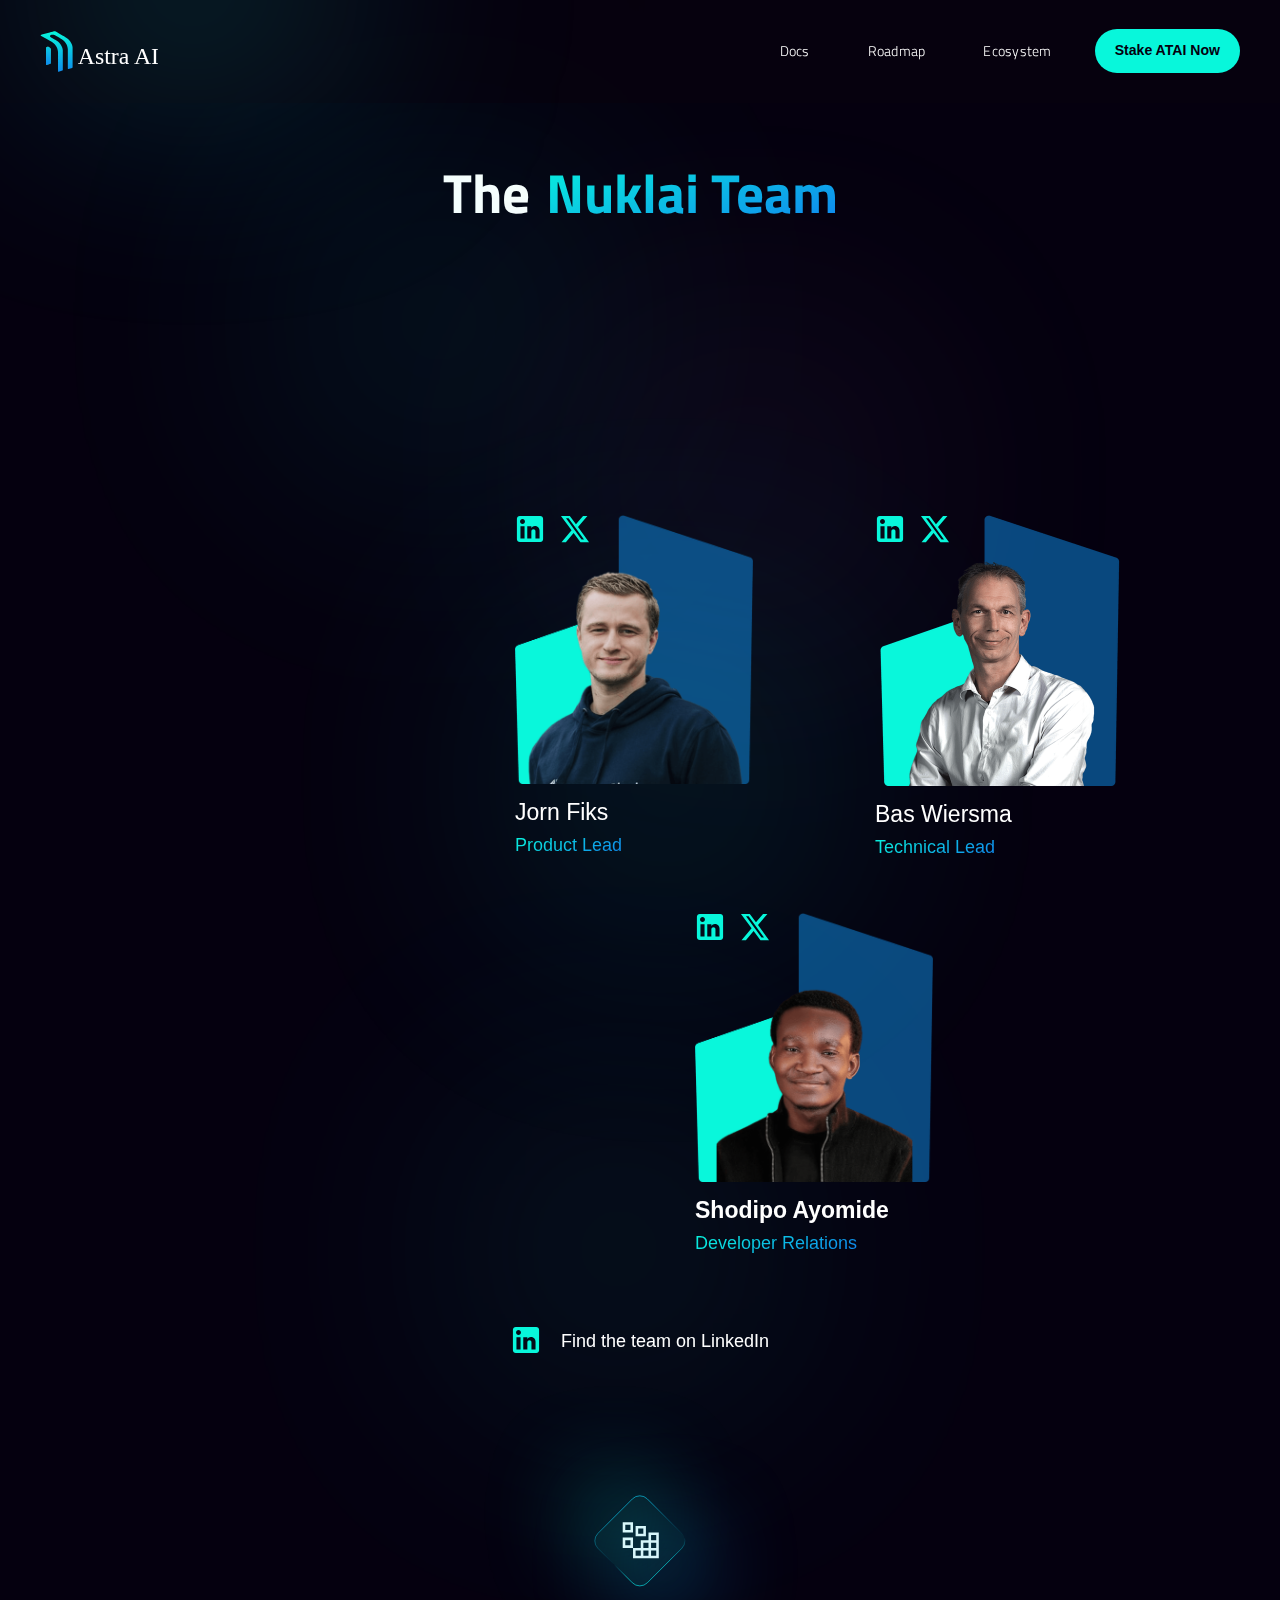
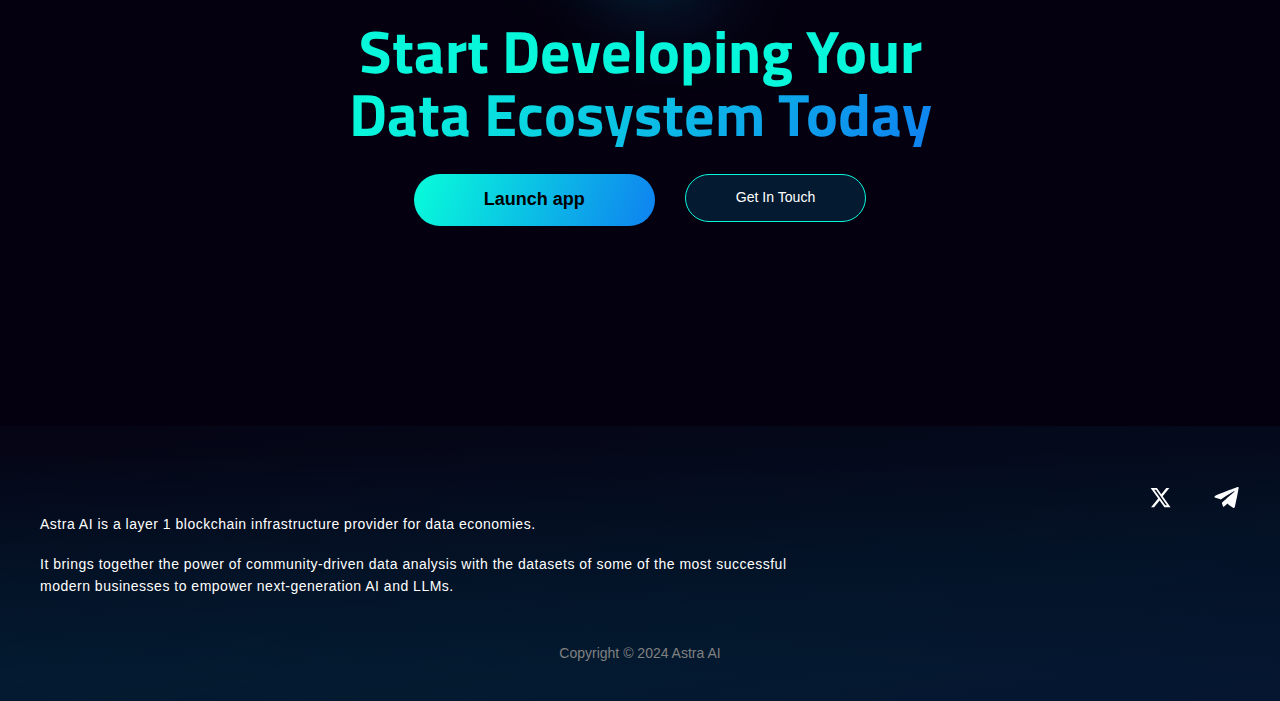
==== commit 1e0790a0: "second commit" ====
--- a/about/index.html
+++ b/about/index.html
@@ -126,13 +126,13 @@
 		<div class="nav_wrap">
 			<nav class="navbar-container"><a href="/" class="logo-container w-nav-brand"><img width="147.5"
 						height="62.77505111694336" alt=""
-						src="/6553a47b7cee77d6e1f583d5/667053e5a5e62323d63ece25_Logos.png" loading="lazy"
+						src="/6553a47b7cee77d6e1f583d5/667053e5a5e62323d63ece25_Logos.svg" loading="lazy"
 						class="nuklai-logo" /></a>
 				<nav role="navigation" class="nav-menu bg-color w-nav-menu"><a
 						href="https://mighty-2.gitbook.io/astra-ai" target="_blank" class="nav-link w-nav-link">Docs</a><a
 						href="/roadmap" class="nav-link w-nav-link">Roadmap</a><a href="/ecosystem"
 						class="nav-link w-nav-link">Ecosystem</a><a
-						href="https://astra-dapp.vercel.app/staking" target="_blank"
+						href="https://staking-astra.vercel.app/staking" target="_blank"
 						class="button-primary small-cta">Stake ATAI Now</a></nav>
 				<nav class="container-3 w-container">
 					<div class="menu-button-2 w-nav-button">
@@ -512,7 +512,7 @@
 					<h1 words-slide-up="" text-split="" class="h1">Start Developing Your</h1>
 					<h1 class="h1 brand-gradiend">Data Ecosystem Today</h1>
 				</div>
-				<div class="cta-container padding-bottom"><a href="https://astra-dapp.vercel.app/staking" target="_blank"
+				<div class="cta-container padding-bottom"><a href="https://staking-astra.vercel.app/staking" target="_blank"
 						class="button-primary">
 						<div class="text">Launch app</div><img
 							src="/6553a47b7cee77d6e1f583d5/656b83b53a3f6e1cc002ec00_narrow.svg" loading="lazy"
